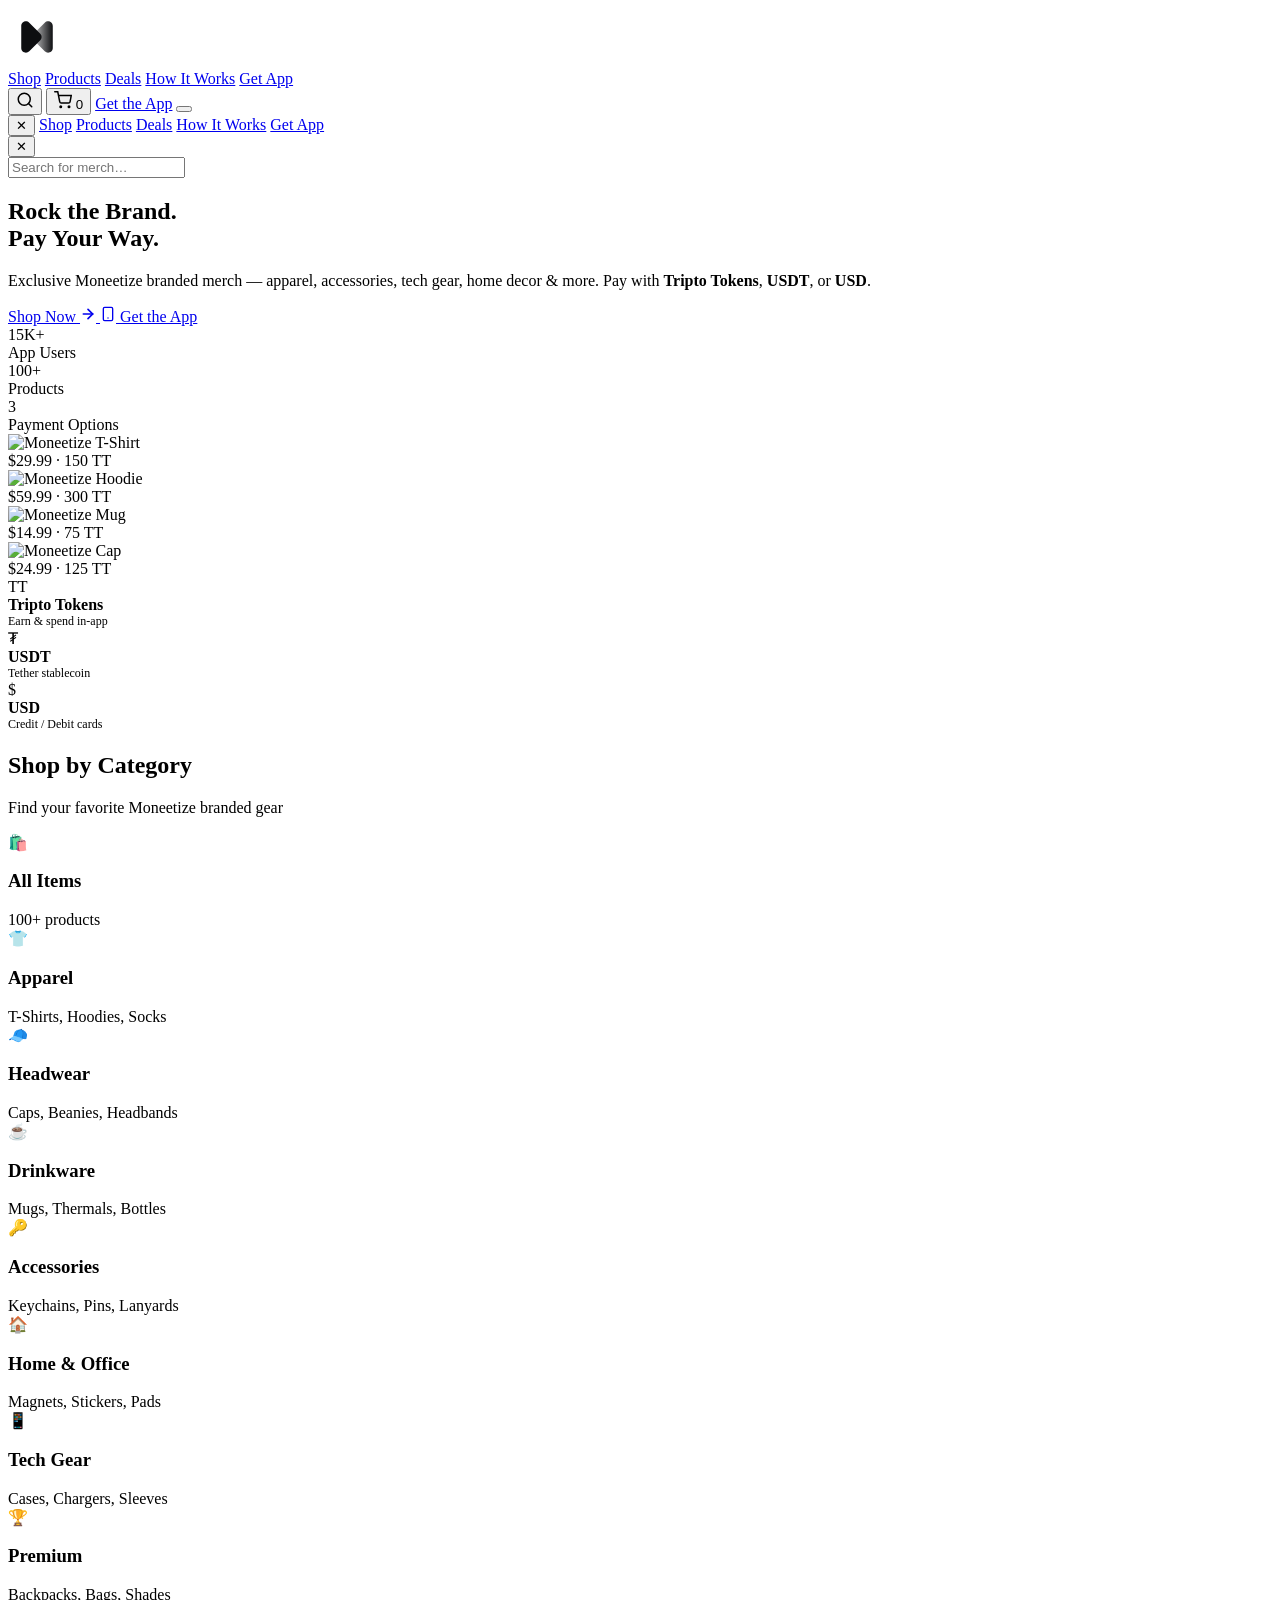
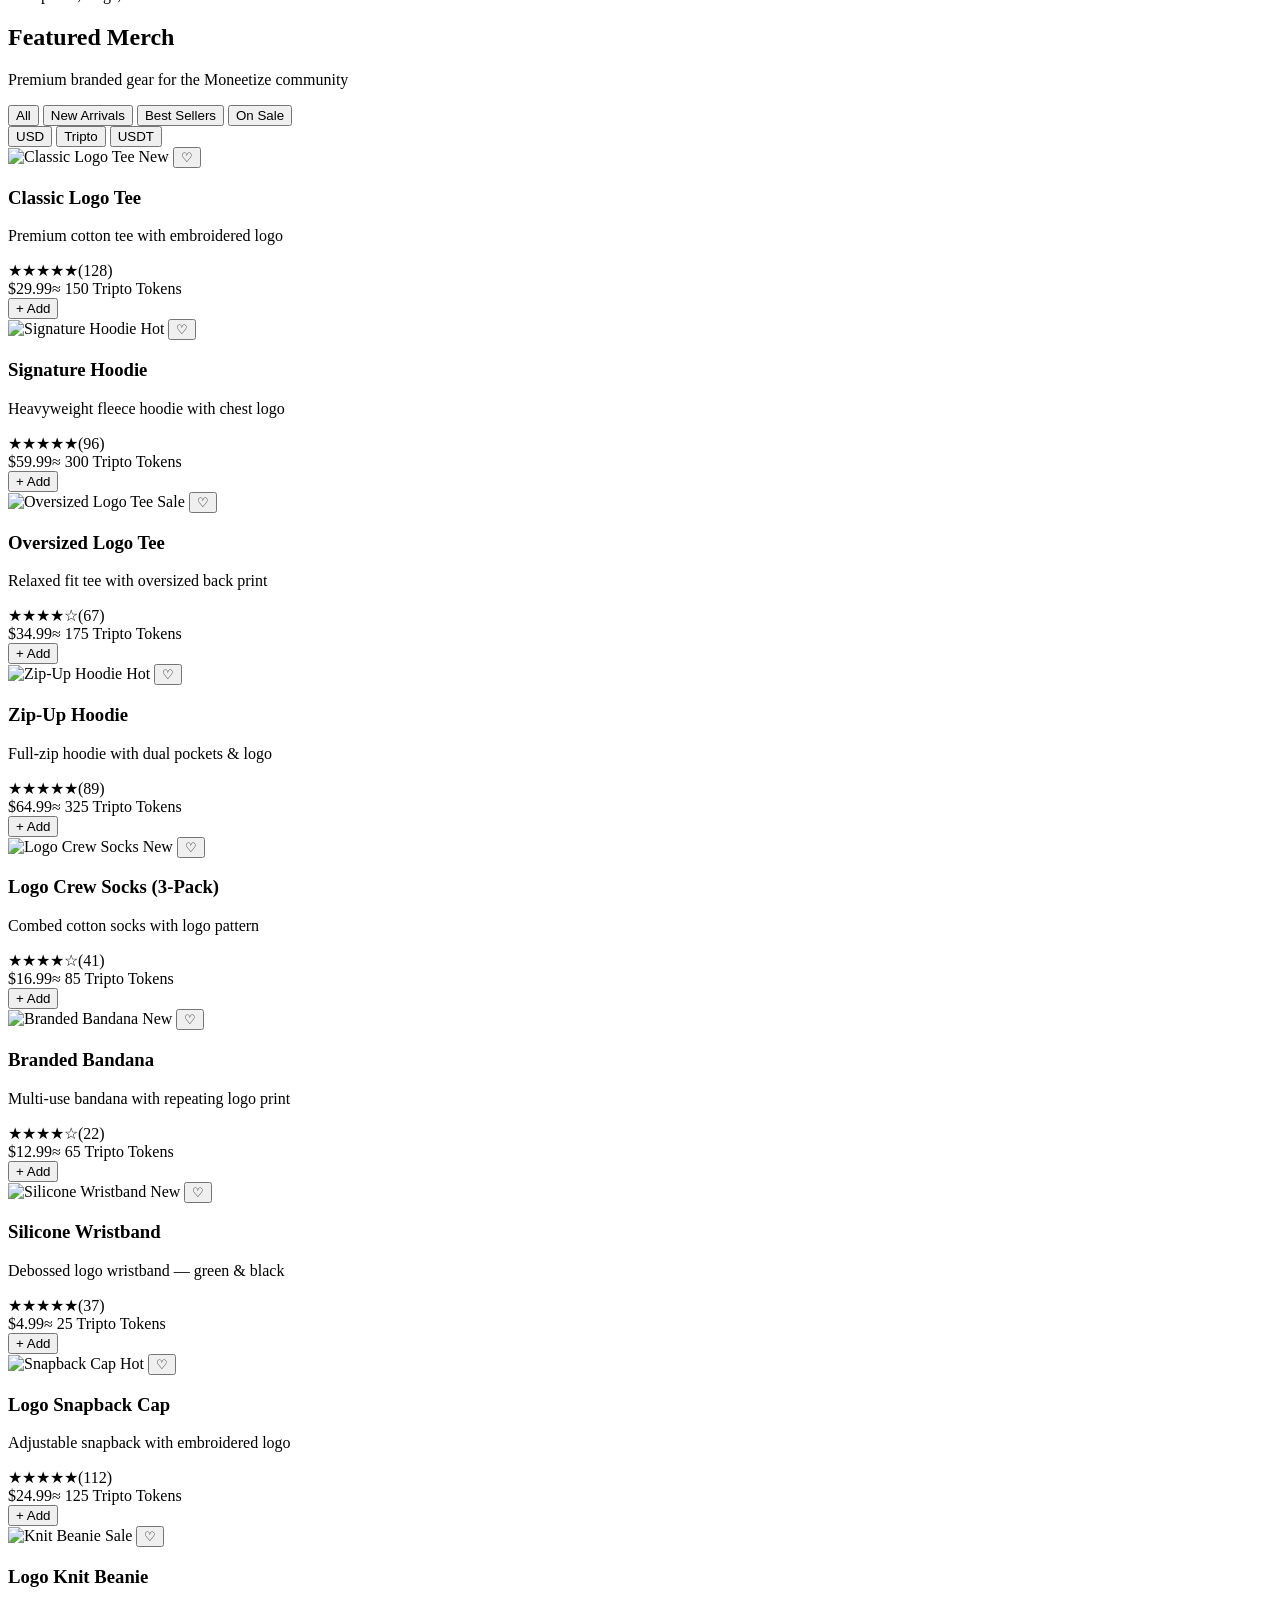
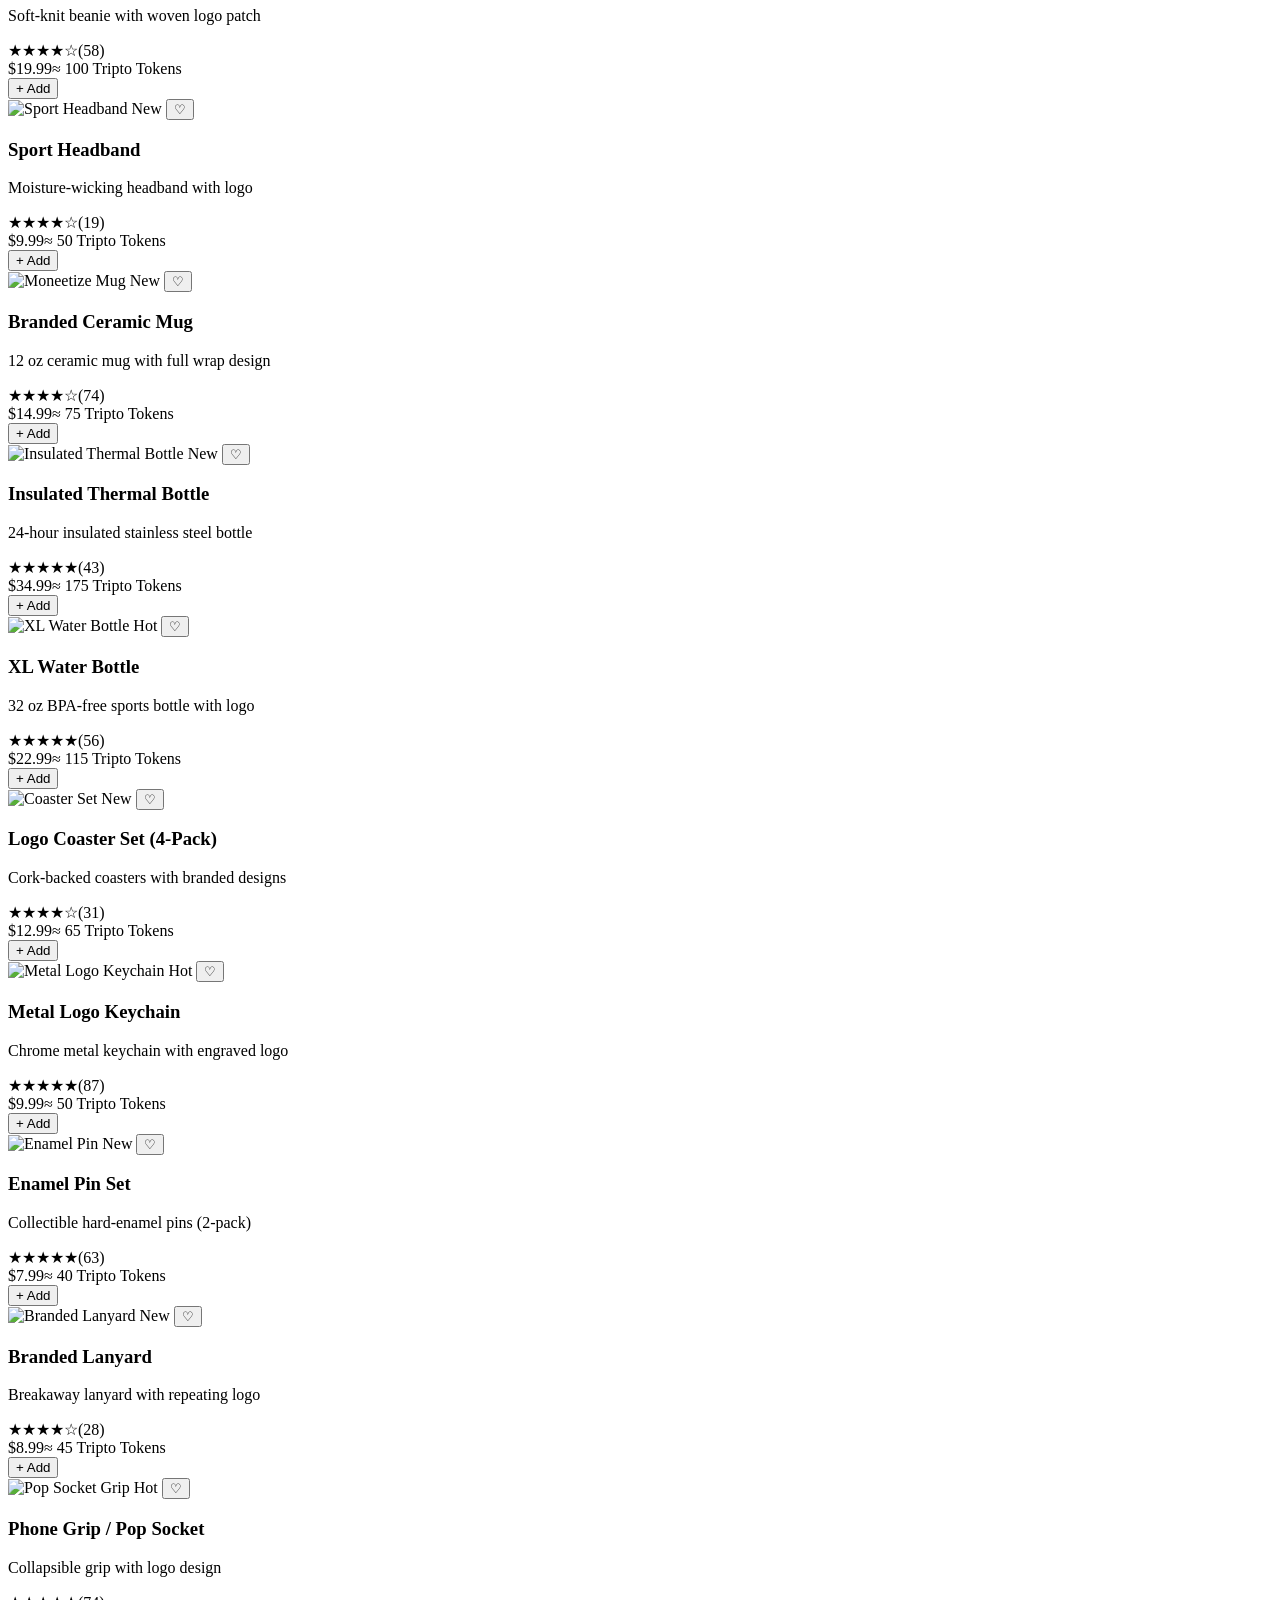
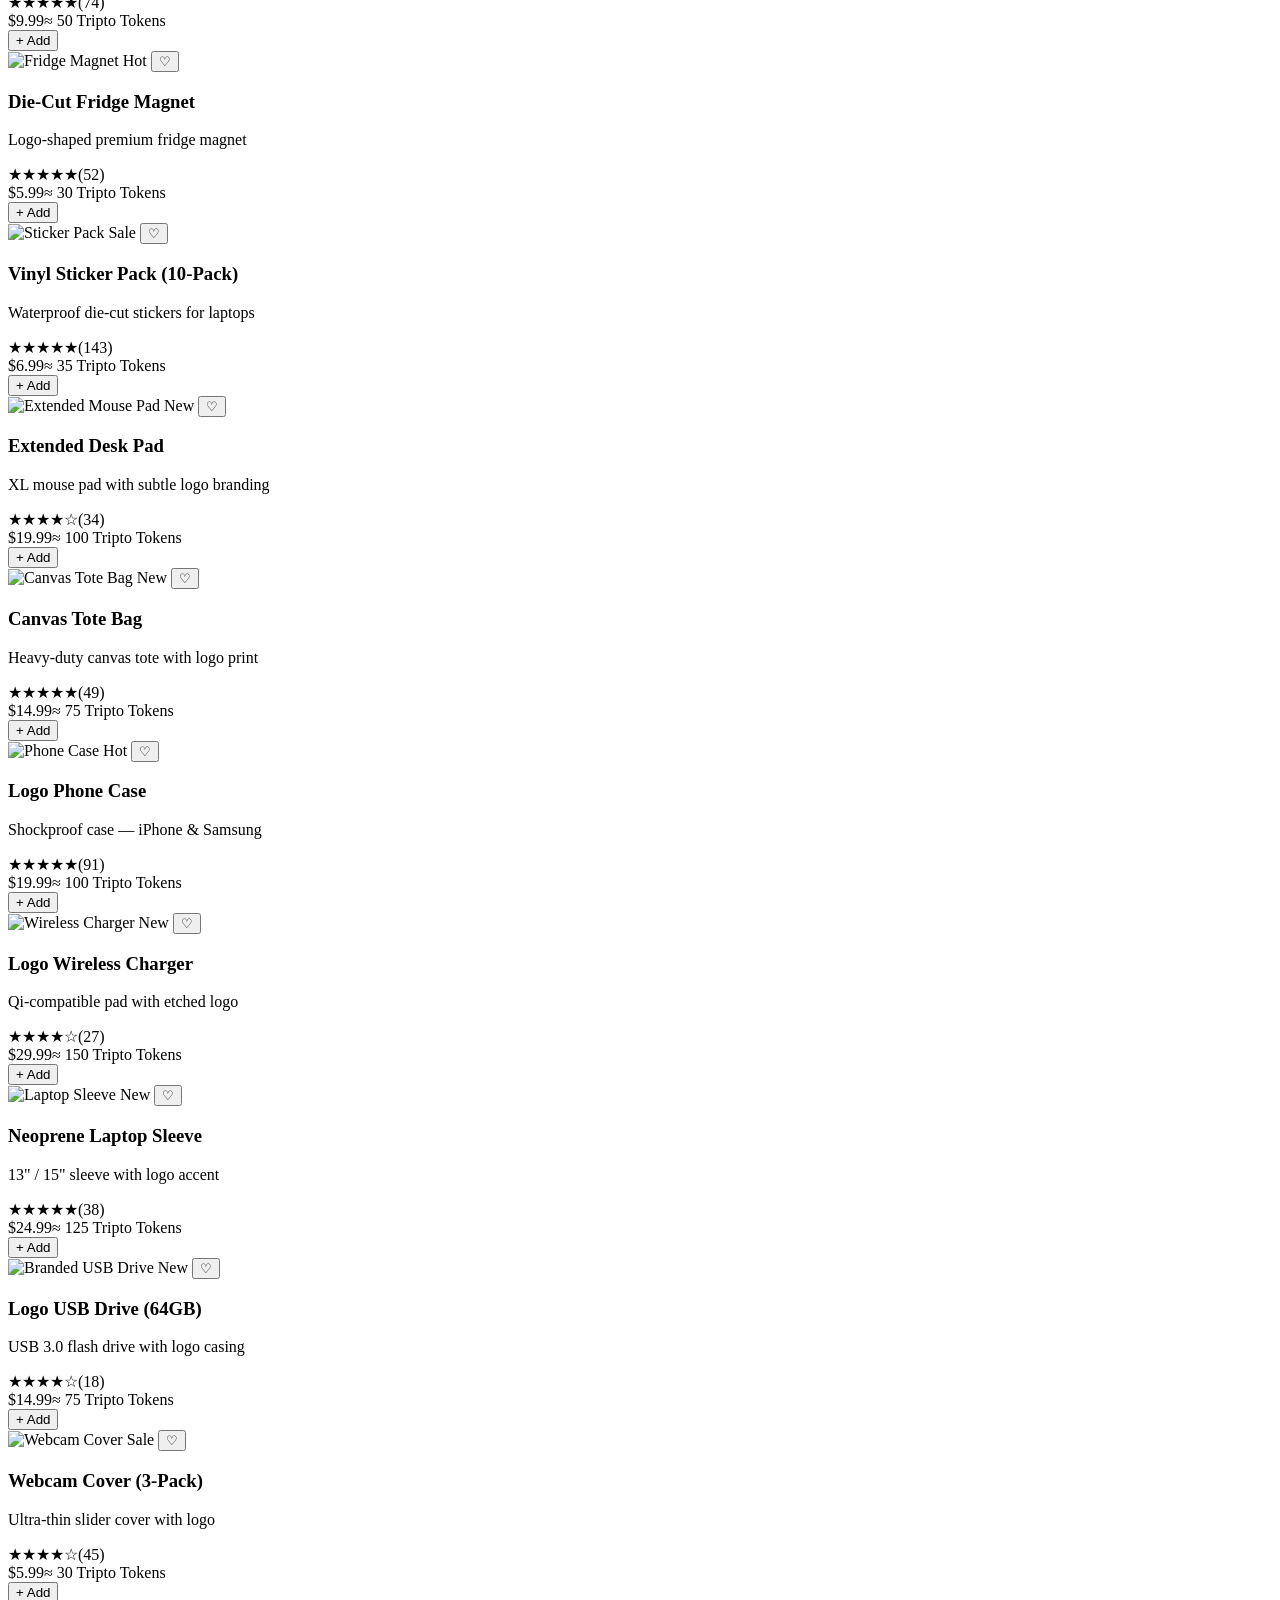
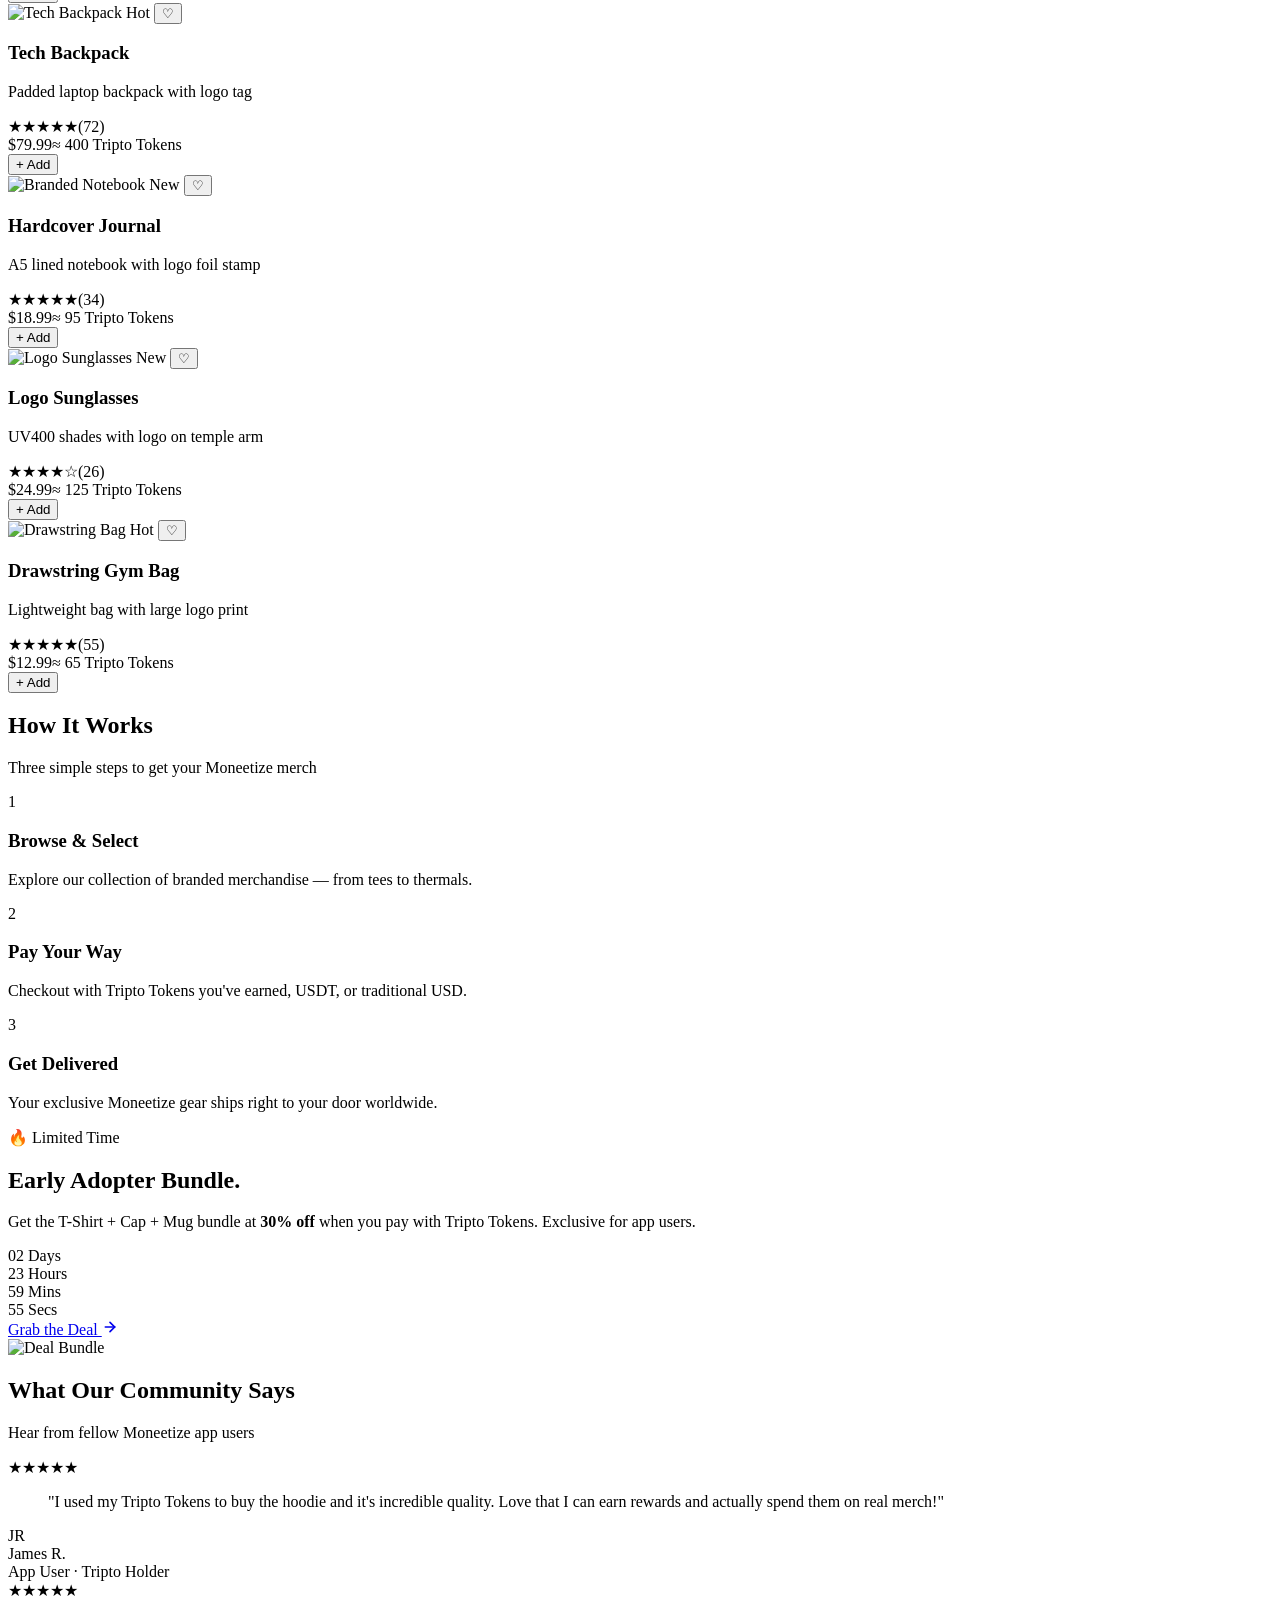
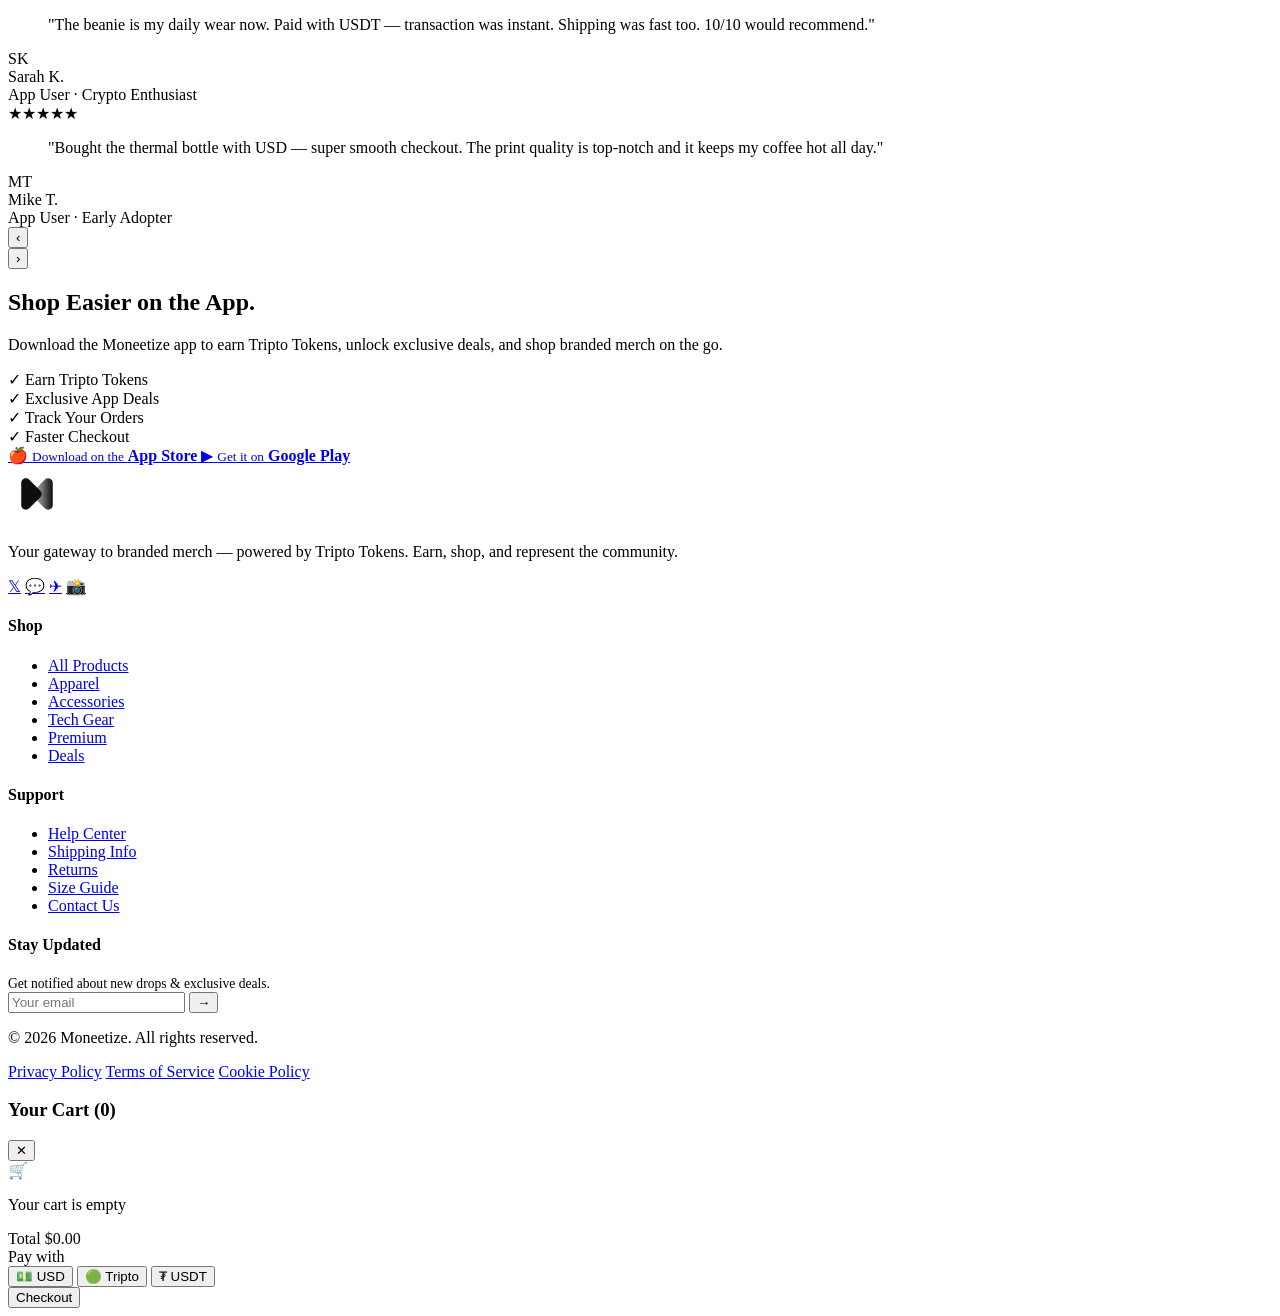
==== index.html @ 08cacf04 "Add index.html — 28-product marketplace with full cart and checkout" ====
<!DOCTYPE html>
<html lang="en">
<head>
  <meta charset="UTF-8">
  <meta name="viewport" content="width=device-width, initial-scale=1.0">
  <meta name="description" content="Moneetize Marketplace — Shop branded merch, pay with Tripto Tokens, USDT, or USD. T-shirts, mugs, caps, beanies, thermals and more.">
  <title>Moneetize — Branded Merchandise Marketplace</title>
  <link rel="stylesheet" href="styles.css">
</head>
<body>

  <!-- ======= HEADER ======= -->
  <header class="header" id="header">
    <div class="container">
      <nav class="nav">
        <a href="#" class="logo">
          <img src="logo-white.svg" alt="Moneetize" class="logo-img">
        </a>

        <div class="nav-links" id="navLinks">
          <a href="#categories" class="active">Shop</a>
          <a href="#products">Products</a>
          <a href="#deals">Deals</a>
          <a href="#how-it-works">How It Works</a>
          <a href="#app-cta">Get App</a>
        </div>

        <div class="nav-actions">
          <button class="search-toggle" id="searchToggle" aria-label="Search">
            <svg width="18" height="18" viewBox="0 0 24 24" fill="none" stroke="currentColor" stroke-width="2" stroke-linecap="round"><circle cx="11" cy="11" r="8"/><line x1="21" y1="21" x2="16.65" y2="16.65"/></svg>
          </button>

          <button class="cart-toggle" id="cartToggle" aria-label="Cart">
            <svg width="18" height="18" viewBox="0 0 24 24" fill="none" stroke="currentColor" stroke-width="2" stroke-linecap="round"><circle cx="9" cy="21" r="1"/><circle cx="20" cy="21" r="1"/><path d="M1 1h4l2.68 13.39a2 2 0 0 0 2 1.61h9.72a2 2 0 0 0 2-1.61L23 6H6"/></svg>
            <span class="cart-badge" id="cartBadge">0</span>
          </button>

          <a href="#app-cta" class="btn-get-app">Get the App</a>

          <button class="mobile-toggle" id="mobileToggle" aria-label="Menu">
            <span></span><span></span><span></span>
          </button>
        </div>
      </nav>
    </div>
  </header>

  <!-- Mobile Menu -->
  <div class="mobile-menu" id="mobileMenu">
    <button class="mobile-menu-close" id="mobileClose">✕</button>
    <a href="#categories" onclick="closeMobileMenu()">Shop</a>
    <a href="#products" onclick="closeMobileMenu()">Products</a>
    <a href="#deals" onclick="closeMobileMenu()">Deals</a>
    <a href="#how-it-works" onclick="closeMobileMenu()">How It Works</a>
    <a href="#app-cta" onclick="closeMobileMenu()">Get App</a>
  </div>

  <!-- Search Overlay -->
  <div class="search-overlay" id="searchOverlay">
    <button class="search-close" id="searchClose">✕</button>
    <div class="search-overlay-content">
      <input type="text" placeholder="Search for merch…" id="searchInput" autocomplete="off">
    </div>
  </div>

  <!-- ======= HERO ======= -->
  <section class="hero" id="hero">
    <div class="container">
      <div class="hero-content">
        <div class="hero-text">
          <h1>Rock the Brand<span class="highlight">.</span><br>Pay Your Way<span class="highlight">.</span></h1>
          <p>Exclusive Moneetize branded merch — apparel, accessories, tech gear, home decor &amp; more. Pay with <strong>Tripto Tokens</strong>, <strong>USDT</strong>, or <strong>USD</strong>.</p>
          <div class="hero-buttons">
            <a href="#products" class="btn-primary">
              <span>Shop Now</span>
              <svg width="16" height="16" viewBox="0 0 24 24" fill="none" stroke="currentColor" stroke-width="2.5" stroke-linecap="round"><line x1="5" y1="12" x2="19" y2="12"/><polyline points="12 5 19 12 12 19"/></svg>
            </a>
            <a href="#app-cta" class="btn-secondary">
              <svg width="16" height="16" viewBox="0 0 24 24" fill="none" stroke="currentColor" stroke-width="2" stroke-linecap="round"><rect x="5" y="2" width="14" height="20" rx="2" ry="2"/><line x1="12" y1="18" x2="12.01" y2="18"/></svg>
              <span>Get the App</span>
            </a>
          </div>
          <div class="hero-stats">
            <div class="stat-item">
              <div class="stat-number">15K+</div>
              <div class="stat-label">App Users</div>
            </div>
            <div class="stat-item">
              <div class="stat-number">100+</div>
              <div class="stat-label">Products</div>
            </div>
            <div class="stat-item">
              <div class="stat-number">3</div>
              <div class="stat-label">Payment Options</div>
            </div>
          </div>
        </div>

        <div class="hero-visual">
          <div class="hero-product-grid">
            <div class="hero-product-card">
              <img src="images/tshirt.png" alt="Moneetize T-Shirt">
              <div class="price-tag">$29.99 · 150 TT</div>
            </div>
            <div class="hero-product-card">
              <img src="images/hoodie.png" alt="Moneetize Hoodie">
              <div class="price-tag">$59.99 · 300 TT</div>
            </div>
            <div class="hero-product-card">
              <img src="images/mug.png" alt="Moneetize Mug">
              <div class="price-tag">$14.99 · 75 TT</div>
            </div>
            <div class="hero-product-card">
              <img src="images/cap.png" alt="Moneetize Cap">
              <div class="price-tag">$24.99 · 125 TT</div>
            </div>
          </div>
        </div>
      </div>
    </div>
  </section>

  <!-- ======= PAYMENT BANNER ======= -->
  <section class="payment-banner">
    <div class="container">
      <div class="payment-banner-inner">
        <div class="payment-method">
          <div class="payment-icon tripto">TT</div>
          <div>
            <strong>Tripto Tokens</strong>
            <small style="display:block;color:var(--text-muted);font-size:0.75rem;">Earn & spend in-app</small>
          </div>
        </div>
        <div class="payment-divider"></div>
        <div class="payment-method">
          <div class="payment-icon usdt">₮</div>
          <div>
            <strong>USDT</strong>
            <small style="display:block;color:var(--text-muted);font-size:0.75rem;">Tether stablecoin</small>
          </div>
        </div>
        <div class="payment-divider"></div>
        <div class="payment-method">
          <div class="payment-icon usd">$</div>
          <div>
            <strong>USD</strong>
            <small style="display:block;color:var(--text-muted);font-size:0.75rem;">Credit / Debit cards</small>
          </div>
        </div>
      </div>
    </div>
  </section>

  <!-- ======= CATEGORIES ======= -->
  <section class="categories" id="categories">
    <div class="container">
      <div class="section-header reveal">
        <h2>Shop by Category</h2>
        <p>Find your favorite Moneetize branded gear</p>
      </div>
      <div class="categories-grid">
        <div class="category-card reveal active" data-category="all" onclick="filterCategory('all')">
          <span class="category-icon">🛍️</span>
          <h3>All Items</h3>
          <span>100+ products</span>
        </div>
        <div class="category-card reveal" data-category="apparel" onclick="filterCategory('apparel')">
          <span class="category-icon">👕</span>
          <h3>Apparel</h3>
          <span>T-Shirts, Hoodies, Socks</span>
        </div>
        <div class="category-card reveal" data-category="headwear" onclick="filterCategory('headwear')">
          <span class="category-icon">🧢</span>
          <h3>Headwear</h3>
          <span>Caps, Beanies, Headbands</span>
        </div>
        <div class="category-card reveal" data-category="drinkware" onclick="filterCategory('drinkware')">
          <span class="category-icon">☕</span>
          <h3>Drinkware</h3>
          <span>Mugs, Thermals, Bottles</span>
        </div>
        <div class="category-card reveal" data-category="accessories" onclick="filterCategory('accessories')">
          <span class="category-icon">🔑</span>
          <h3>Accessories</h3>
          <span>Keychains, Pins, Lanyards</span>
        </div>
        <div class="category-card reveal" data-category="home" onclick="filterCategory('home')">
          <span class="category-icon">🏠</span>
          <h3>Home & Office</h3>
          <span>Magnets, Stickers, Pads</span>
        </div>
        <div class="category-card reveal" data-category="tech" onclick="filterCategory('tech')">
          <span class="category-icon">📱</span>
          <h3>Tech Gear</h3>
          <span>Cases, Chargers, Sleeves</span>
        </div>
        <div class="category-card reveal" data-category="premium" onclick="filterCategory('premium')">
          <span class="category-icon">🏆</span>
          <h3>Premium</h3>
          <span>Backpacks, Bags, Shades</span>
        </div>
      </div>
    </div>
  </section>

  <!-- ======= PRODUCTS ======= -->
  <section class="products" id="products">
    <div class="container">
      <div class="section-header reveal">
        <h2>Featured Merch</h2>
        <p>Premium branded gear for the Moneetize community</p>
      </div>

      <div class="products-toolbar reveal">
        <div class="filter-tabs">
          <button class="filter-tab active" data-filter="all" onclick="filterProducts('all')">All</button>
          <button class="filter-tab" data-filter="new" onclick="filterProducts('new')">New Arrivals</button>
          <button class="filter-tab" data-filter="hot" onclick="filterProducts('hot')">Best Sellers</button>
          <button class="filter-tab" data-filter="sale" onclick="filterProducts('sale')">On Sale</button>
        </div>
        <div class="currency-toggle">
          <button class="currency-btn active" data-currency="usd" onclick="switchCurrency('usd')">USD</button>
          <button class="currency-btn" data-currency="tripto" onclick="switchCurrency('tripto')">Tripto</button>
          <button class="currency-btn" data-currency="usdt" onclick="switchCurrency('usdt')">USDT</button>
        </div>
      </div>

      <div class="products-grid" id="productsGrid">
        <!-- ===== APPAREL ===== -->
        <div class="product-card reveal" data-category="apparel" data-tag="new">
          <div class="product-image">
            <img src="images/tshirt.png" alt="Classic Logo Tee">
            <span class="product-badge new">New</span>
            <button class="product-wishlist" aria-label="Wishlist">♡</button>
          </div>
          <div class="product-info">
            <h3>Classic Logo Tee</h3>
            <p class="product-desc">Premium cotton tee with embroidered logo</p>
            <div class="product-rating"><span class="stars">★★★★★</span><span class="count">(128)</span></div>
            <div class="product-pricing">
              <div><span class="price" data-usd="29.99" data-tripto="150" data-usdt="29.99">$29.99</span><span class="price-alt">≈ 150 Tripto Tokens</span></div>
              <button class="btn-add-cart" onclick="addToCart('Classic Logo Tee', 29.99, 'images/tshirt.png')">+ Add</button>
            </div>
          </div>
        </div>

        <div class="product-card reveal" data-category="apparel" data-tag="hot">
          <div class="product-image">
            <img src="images/hoodie.png" alt="Signature Hoodie">
            <span class="product-badge hot">Hot</span>
            <button class="product-wishlist" aria-label="Wishlist">♡</button>
          </div>
          <div class="product-info">
            <h3>Signature Hoodie</h3>
            <p class="product-desc">Heavyweight fleece hoodie with chest logo</p>
            <div class="product-rating"><span class="stars">★★★★★</span><span class="count">(96)</span></div>
            <div class="product-pricing">
              <div><span class="price" data-usd="59.99" data-tripto="300" data-usdt="59.99">$59.99</span><span class="price-alt">≈ 300 Tripto Tokens</span></div>
              <button class="btn-add-cart" onclick="addToCart('Signature Hoodie', 59.99, 'images/hoodie.png')">+ Add</button>
            </div>
          </div>
        </div>

        <div class="product-card reveal" data-category="apparel" data-tag="sale">
          <div class="product-image">
            <img src="images/tshirt.png" alt="Oversized Logo Tee">
            <span class="product-badge sale">Sale</span>
            <button class="product-wishlist" aria-label="Wishlist">♡</button>
          </div>
          <div class="product-info">
            <h3>Oversized Logo Tee</h3>
            <p class="product-desc">Relaxed fit tee with oversized back print</p>
            <div class="product-rating"><span class="stars">★★★★☆</span><span class="count">(67)</span></div>
            <div class="product-pricing">
              <div><span class="price" data-usd="34.99" data-tripto="175" data-usdt="34.99">$34.99</span><span class="price-alt">≈ 175 Tripto Tokens</span></div>
              <button class="btn-add-cart" onclick="addToCart('Oversized Logo Tee', 34.99, 'images/tshirt.png')">+ Add</button>
            </div>
          </div>
        </div>

        <div class="product-card reveal" data-category="apparel" data-tag="hot">
          <div class="product-image">
            <img src="images/hoodie.png" alt="Zip-Up Hoodie">
            <span class="product-badge hot">Hot</span>
            <button class="product-wishlist" aria-label="Wishlist">♡</button>
          </div>
          <div class="product-info">
            <h3>Zip-Up Hoodie</h3>
            <p class="product-desc">Full-zip hoodie with dual pockets & logo</p>
            <div class="product-rating"><span class="stars">★★★★★</span><span class="count">(89)</span></div>
            <div class="product-pricing">
              <div><span class="price" data-usd="64.99" data-tripto="325" data-usdt="64.99">$64.99</span><span class="price-alt">≈ 325 Tripto Tokens</span></div>
              <button class="btn-add-cart" onclick="addToCart('Zip-Up Hoodie', 64.99, 'images/hoodie.png')">+ Add</button>
            </div>
          </div>
        </div>

        <div class="product-card reveal" data-category="apparel" data-tag="new">
          <div class="product-image">
            <img src="images/tshirt.png" alt="Logo Crew Socks">
            <span class="product-badge new">New</span>
            <button class="product-wishlist" aria-label="Wishlist">♡</button>
          </div>
          <div class="product-info">
            <h3>Logo Crew Socks (3-Pack)</h3>
            <p class="product-desc">Combed cotton socks with logo pattern</p>
            <div class="product-rating"><span class="stars">★★★★☆</span><span class="count">(41)</span></div>
            <div class="product-pricing">
              <div><span class="price" data-usd="16.99" data-tripto="85" data-usdt="16.99">$16.99</span><span class="price-alt">≈ 85 Tripto Tokens</span></div>
              <button class="btn-add-cart" onclick="addToCart('Logo Crew Socks', 16.99, 'images/tshirt.png')">+ Add</button>
            </div>
          </div>
        </div>

        <div class="product-card reveal" data-category="apparel" data-tag="new">
          <div class="product-image">
            <img src="images/hoodie.png" alt="Branded Bandana">
            <span class="product-badge new">New</span>
            <button class="product-wishlist" aria-label="Wishlist">♡</button>
          </div>
          <div class="product-info">
            <h3>Branded Bandana</h3>
            <p class="product-desc">Multi-use bandana with repeating logo print</p>
            <div class="product-rating"><span class="stars">★★★★☆</span><span class="count">(22)</span></div>
            <div class="product-pricing">
              <div><span class="price" data-usd="12.99" data-tripto="65" data-usdt="12.99">$12.99</span><span class="price-alt">≈ 65 Tripto Tokens</span></div>
              <button class="btn-add-cart" onclick="addToCart('Branded Bandana', 12.99, 'images/hoodie.png')">+ Add</button>
            </div>
          </div>
        </div>

        <div class="product-card reveal" data-category="apparel" data-tag="new">
          <div class="product-image">
            <img src="images/keychain.png" alt="Silicone Wristband">
            <span class="product-badge new">New</span>
            <button class="product-wishlist" aria-label="Wishlist">♡</button>
          </div>
          <div class="product-info">
            <h3>Silicone Wristband</h3>
            <p class="product-desc">Debossed logo wristband — green & black</p>
            <div class="product-rating"><span class="stars">★★★★★</span><span class="count">(37)</span></div>
            <div class="product-pricing">
              <div><span class="price" data-usd="4.99" data-tripto="25" data-usdt="4.99">$4.99</span><span class="price-alt">≈ 25 Tripto Tokens</span></div>
              <button class="btn-add-cart" onclick="addToCart('Silicone Wristband', 4.99, 'images/keychain.png')">+ Add</button>
            </div>
          </div>
        </div>

        <!-- ===== HEADWEAR ===== -->
        <div class="product-card reveal" data-category="headwear" data-tag="hot">
          <div class="product-image">
            <img src="images/cap.png" alt="Snapback Cap">
            <span class="product-badge hot">Hot</span>
            <button class="product-wishlist" aria-label="Wishlist">♡</button>
          </div>
          <div class="product-info">
            <h3>Logo Snapback Cap</h3>
            <p class="product-desc">Adjustable snapback with embroidered logo</p>
            <div class="product-rating"><span class="stars">★★★★★</span><span class="count">(112)</span></div>
            <div class="product-pricing">
              <div><span class="price" data-usd="24.99" data-tripto="125" data-usdt="24.99">$24.99</span><span class="price-alt">≈ 125 Tripto Tokens</span></div>
              <button class="btn-add-cart" onclick="addToCart('Logo Snapback Cap', 24.99, 'images/cap.png')">+ Add</button>
            </div>
          </div>
        </div>

        <div class="product-card reveal" data-category="headwear" data-tag="sale">
          <div class="product-image">
            <img src="images/beanie.png" alt="Knit Beanie">
            <span class="product-badge sale">Sale</span>
            <button class="product-wishlist" aria-label="Wishlist">♡</button>
          </div>
          <div class="product-info">
            <h3>Logo Knit Beanie</h3>
            <p class="product-desc">Soft-knit beanie with woven logo patch</p>
            <div class="product-rating"><span class="stars">★★★★☆</span><span class="count">(58)</span></div>
            <div class="product-pricing">
              <div><span class="price" data-usd="19.99" data-tripto="100" data-usdt="19.99">$19.99</span><span class="price-alt">≈ 100 Tripto Tokens</span></div>
              <button class="btn-add-cart" onclick="addToCart('Logo Knit Beanie', 19.99, 'images/beanie.png')">+ Add</button>
            </div>
          </div>
        </div>

        <div class="product-card reveal" data-category="headwear" data-tag="new">
          <div class="product-image">
            <img src="images/beanie.png" alt="Sport Headband">
            <span class="product-badge new">New</span>
            <button class="product-wishlist" aria-label="Wishlist">♡</button>
          </div>
          <div class="product-info">
            <h3>Sport Headband</h3>
            <p class="product-desc">Moisture-wicking headband with logo</p>
            <div class="product-rating"><span class="stars">★★★★☆</span><span class="count">(19)</span></div>
            <div class="product-pricing">
              <div><span class="price" data-usd="9.99" data-tripto="50" data-usdt="9.99">$9.99</span><span class="price-alt">≈ 50 Tripto Tokens</span></div>
              <button class="btn-add-cart" onclick="addToCart('Sport Headband', 9.99, 'images/beanie.png')">+ Add</button>
            </div>
          </div>
        </div>

        <!-- ===== DRINKWARE ===== -->
        <div class="product-card reveal" data-category="drinkware" data-tag="new">
          <div class="product-image">
            <img src="images/mug.png" alt="Moneetize Mug">
            <span class="product-badge new">New</span>
            <button class="product-wishlist" aria-label="Wishlist">♡</button>
          </div>
          <div class="product-info">
            <h3>Branded Ceramic Mug</h3>
            <p class="product-desc">12 oz ceramic mug with full wrap design</p>
            <div class="product-rating"><span class="stars">★★★★☆</span><span class="count">(74)</span></div>
            <div class="product-pricing">
              <div><span class="price" data-usd="14.99" data-tripto="75" data-usdt="14.99">$14.99</span><span class="price-alt">≈ 75 Tripto Tokens</span></div>
              <button class="btn-add-cart" onclick="addToCart('Branded Ceramic Mug', 14.99, 'images/mug.png')">+ Add</button>
            </div>
          </div>
        </div>

        <div class="product-card reveal" data-category="drinkware" data-tag="new">
          <div class="product-image">
            <img src="images/thermal.png" alt="Insulated Thermal Bottle">
            <span class="product-badge new">New</span>
            <button class="product-wishlist" aria-label="Wishlist">♡</button>
          </div>
          <div class="product-info">
            <h3>Insulated Thermal Bottle</h3>
            <p class="product-desc">24-hour insulated stainless steel bottle</p>
            <div class="product-rating"><span class="stars">★★★★★</span><span class="count">(43)</span></div>
            <div class="product-pricing">
              <div><span class="price" data-usd="34.99" data-tripto="175" data-usdt="34.99">$34.99</span><span class="price-alt">≈ 175 Tripto Tokens</span></div>
              <button class="btn-add-cart" onclick="addToCart('Insulated Thermal Bottle', 34.99, 'images/thermal.png')">+ Add</button>
            </div>
          </div>
        </div>

        <div class="product-card reveal" data-category="drinkware" data-tag="hot">
          <div class="product-image">
            <img src="images/thermal.png" alt="XL Water Bottle">
            <span class="product-badge hot">Hot</span>
            <button class="product-wishlist" aria-label="Wishlist">♡</button>
          </div>
          <div class="product-info">
            <h3>XL Water Bottle</h3>
            <p class="product-desc">32 oz BPA-free sports bottle with logo</p>
            <div class="product-rating"><span class="stars">★★★★★</span><span class="count">(56)</span></div>
            <div class="product-pricing">
              <div><span class="price" data-usd="22.99" data-tripto="115" data-usdt="22.99">$22.99</span><span class="price-alt">≈ 115 Tripto Tokens</span></div>
              <button class="btn-add-cart" onclick="addToCart('XL Water Bottle', 22.99, 'images/thermal.png')">+ Add</button>
            </div>
          </div>
        </div>

        <div class="product-card reveal" data-category="drinkware" data-tag="new">
          <div class="product-image">
            <img src="images/mug.png" alt="Coaster Set">
            <span class="product-badge new">New</span>
            <button class="product-wishlist" aria-label="Wishlist">♡</button>
          </div>
          <div class="product-info">
            <h3>Logo Coaster Set (4-Pack)</h3>
            <p class="product-desc">Cork-backed coasters with branded designs</p>
            <div class="product-rating"><span class="stars">★★★★☆</span><span class="count">(31)</span></div>
            <div class="product-pricing">
              <div><span class="price" data-usd="12.99" data-tripto="65" data-usdt="12.99">$12.99</span><span class="price-alt">≈ 65 Tripto Tokens</span></div>
              <button class="btn-add-cart" onclick="addToCart('Logo Coaster Set', 12.99, 'images/mug.png')">+ Add</button>
            </div>
          </div>
        </div>

        <!-- ===== ACCESSORIES ===== -->
        <div class="product-card reveal" data-category="accessories" data-tag="hot">
          <div class="product-image">
            <img src="images/keychain.png" alt="Metal Logo Keychain">
            <span class="product-badge hot">Hot</span>
            <button class="product-wishlist" aria-label="Wishlist">♡</button>
          </div>
          <div class="product-info">
            <h3>Metal Logo Keychain</h3>
            <p class="product-desc">Chrome metal keychain with engraved logo</p>
            <div class="product-rating"><span class="stars">★★★★★</span><span class="count">(87)</span></div>
            <div class="product-pricing">
              <div><span class="price" data-usd="9.99" data-tripto="50" data-usdt="9.99">$9.99</span><span class="price-alt">≈ 50 Tripto Tokens</span></div>
              <button class="btn-add-cart" onclick="addToCart('Metal Logo Keychain', 9.99, 'images/keychain.png')">+ Add</button>
            </div>
          </div>
        </div>

        <div class="product-card reveal" data-category="accessories" data-tag="new">
          <div class="product-image">
            <img src="images/keychain.png" alt="Enamel Pin">
            <span class="product-badge new">New</span>
            <button class="product-wishlist" aria-label="Wishlist">♡</button>
          </div>
          <div class="product-info">
            <h3>Enamel Pin Set</h3>
            <p class="product-desc">Collectible hard-enamel pins (2-pack)</p>
            <div class="product-rating"><span class="stars">★★★★★</span><span class="count">(63)</span></div>
            <div class="product-pricing">
              <div><span class="price" data-usd="7.99" data-tripto="40" data-usdt="7.99">$7.99</span><span class="price-alt">≈ 40 Tripto Tokens</span></div>
              <button class="btn-add-cart" onclick="addToCart('Enamel Pin Set', 7.99, 'images/keychain.png')">+ Add</button>
            </div>
          </div>
        </div>

        <div class="product-card reveal" data-category="accessories" data-tag="new">
          <div class="product-image">
            <img src="images/keychain.png" alt="Branded Lanyard">
            <span class="product-badge new">New</span>
            <button class="product-wishlist" aria-label="Wishlist">♡</button>
          </div>
          <div class="product-info">
            <h3>Branded Lanyard</h3>
            <p class="product-desc">Breakaway lanyard with repeating logo</p>
            <div class="product-rating"><span class="stars">★★★★☆</span><span class="count">(28)</span></div>
            <div class="product-pricing">
              <div><span class="price" data-usd="8.99" data-tripto="45" data-usdt="8.99">$8.99</span><span class="price-alt">≈ 45 Tripto Tokens</span></div>
              <button class="btn-add-cart" onclick="addToCart('Branded Lanyard', 8.99, 'images/keychain.png')">+ Add</button>
            </div>
          </div>
        </div>

        <div class="product-card reveal" data-category="accessories" data-tag="hot">
          <div class="product-image">
            <img src="images/phonecase.png" alt="Pop Socket Grip">
            <span class="product-badge hot">Hot</span>
            <button class="product-wishlist" aria-label="Wishlist">♡</button>
          </div>
          <div class="product-info">
            <h3>Phone Grip / Pop Socket</h3>
            <p class="product-desc">Collapsible grip with logo design</p>
            <div class="product-rating"><span class="stars">★★★★★</span><span class="count">(74)</span></div>
            <div class="product-pricing">
              <div><span class="price" data-usd="9.99" data-tripto="50" data-usdt="9.99">$9.99</span><span class="price-alt">≈ 50 Tripto Tokens</span></div>
              <button class="btn-add-cart" onclick="addToCart('Phone Grip', 9.99, 'images/phonecase.png')">+ Add</button>
            </div>
          </div>
        </div>

        <!-- ===== HOME & OFFICE ===== -->
        <div class="product-card reveal" data-category="home" data-tag="hot">
          <div class="product-image">
            <img src="images/magnet.png" alt="Fridge Magnet">
            <span class="product-badge hot">Hot</span>
            <button class="product-wishlist" aria-label="Wishlist">♡</button>
          </div>
          <div class="product-info">
            <h3>Die-Cut Fridge Magnet</h3>
            <p class="product-desc">Logo-shaped premium fridge magnet</p>
            <div class="product-rating"><span class="stars">★★★★★</span><span class="count">(52)</span></div>
            <div class="product-pricing">
              <div><span class="price" data-usd="5.99" data-tripto="30" data-usdt="5.99">$5.99</span><span class="price-alt">≈ 30 Tripto Tokens</span></div>
              <button class="btn-add-cart" onclick="addToCart('Die-Cut Fridge Magnet', 5.99, 'images/magnet.png')">+ Add</button>
            </div>
          </div>
        </div>

        <div class="product-card reveal" data-category="home" data-tag="sale">
          <div class="product-image">
            <img src="images/stickers.png" alt="Sticker Pack">
            <span class="product-badge sale">Sale</span>
            <button class="product-wishlist" aria-label="Wishlist">♡</button>
          </div>
          <div class="product-info">
            <h3>Vinyl Sticker Pack (10-Pack)</h3>
            <p class="product-desc">Waterproof die-cut stickers for laptops</p>
            <div class="product-rating"><span class="stars">★★★★★</span><span class="count">(143)</span></div>
            <div class="product-pricing">
              <div><span class="price" data-usd="6.99" data-tripto="35" data-usdt="6.99">$6.99</span><span class="price-alt">≈ 35 Tripto Tokens</span></div>
              <button class="btn-add-cart" onclick="addToCart('Vinyl Sticker Pack', 6.99, 'images/stickers.png')">+ Add</button>
            </div>
          </div>
        </div>

        <div class="product-card reveal" data-category="home" data-tag="new">
          <div class="product-image">
            <img src="images/magnet.png" alt="Extended Mouse Pad">
            <span class="product-badge new">New</span>
            <button class="product-wishlist" aria-label="Wishlist">♡</button>
          </div>
          <div class="product-info">
            <h3>Extended Desk Pad</h3>
            <p class="product-desc">XL mouse pad with subtle logo branding</p>
            <div class="product-rating"><span class="stars">★★★★☆</span><span class="count">(34)</span></div>
            <div class="product-pricing">
              <div><span class="price" data-usd="19.99" data-tripto="100" data-usdt="19.99">$19.99</span><span class="price-alt">≈ 100 Tripto Tokens</span></div>
              <button class="btn-add-cart" onclick="addToCart('Extended Desk Pad', 19.99, 'images/magnet.png')">+ Add</button>
            </div>
          </div>
        </div>

        <div class="product-card reveal" data-category="home" data-tag="new">
          <div class="product-image">
            <img src="images/tshirt.png" alt="Canvas Tote Bag">
            <span class="product-badge new">New</span>
            <button class="product-wishlist" aria-label="Wishlist">♡</button>
          </div>
          <div class="product-info">
            <h3>Canvas Tote Bag</h3>
            <p class="product-desc">Heavy-duty canvas tote with logo print</p>
            <div class="product-rating"><span class="stars">★★★★★</span><span class="count">(49)</span></div>
            <div class="product-pricing">
              <div><span class="price" data-usd="14.99" data-tripto="75" data-usdt="14.99">$14.99</span><span class="price-alt">≈ 75 Tripto Tokens</span></div>
              <button class="btn-add-cart" onclick="addToCart('Canvas Tote Bag', 14.99, 'images/tshirt.png')">+ Add</button>
            </div>
          </div>
        </div>

        <!-- ===== TECH ===== -->
        <div class="product-card reveal" data-category="tech" data-tag="hot">
          <div class="product-image">
            <img src="images/phonecase.png" alt="Phone Case">
            <span class="product-badge hot">Hot</span>
            <button class="product-wishlist" aria-label="Wishlist">♡</button>
          </div>
          <div class="product-info">
            <h3>Logo Phone Case</h3>
            <p class="product-desc">Shockproof case — iPhone & Samsung</p>
            <div class="product-rating"><span class="stars">★★★★★</span><span class="count">(91)</span></div>
            <div class="product-pricing">
              <div><span class="price" data-usd="19.99" data-tripto="100" data-usdt="19.99">$19.99</span><span class="price-alt">≈ 100 Tripto Tokens</span></div>
              <button class="btn-add-cart" onclick="addToCart('Logo Phone Case', 19.99, 'images/phonecase.png')">+ Add</button>
            </div>
          </div>
        </div>

        <div class="product-card reveal" data-category="tech" data-tag="new">
          <div class="product-image">
            <img src="images/phonecase.png" alt="Wireless Charger">
            <span class="product-badge new">New</span>
            <button class="product-wishlist" aria-label="Wishlist">♡</button>
          </div>
          <div class="product-info">
            <h3>Logo Wireless Charger</h3>
            <p class="product-desc">Qi-compatible pad with etched logo</p>
            <div class="product-rating"><span class="stars">★★★★☆</span><span class="count">(27)</span></div>
            <div class="product-pricing">
              <div><span class="price" data-usd="29.99" data-tripto="150" data-usdt="29.99">$29.99</span><span class="price-alt">≈ 150 Tripto Tokens</span></div>
              <button class="btn-add-cart" onclick="addToCart('Logo Wireless Charger', 29.99, 'images/phonecase.png')">+ Add</button>
            </div>
          </div>
        </div>

        <div class="product-card reveal" data-category="tech" data-tag="new">
          <div class="product-image">
            <img src="images/phonecase.png" alt="Laptop Sleeve">
            <span class="product-badge new">New</span>
            <button class="product-wishlist" aria-label="Wishlist">♡</button>
          </div>
          <div class="product-info">
            <h3>Neoprene Laptop Sleeve</h3>
            <p class="product-desc">13" / 15" sleeve with logo accent</p>
            <div class="product-rating"><span class="stars">★★★★★</span><span class="count">(38)</span></div>
            <div class="product-pricing">
              <div><span class="price" data-usd="24.99" data-tripto="125" data-usdt="24.99">$24.99</span><span class="price-alt">≈ 125 Tripto Tokens</span></div>
              <button class="btn-add-cart" onclick="addToCart('Neoprene Laptop Sleeve', 24.99, 'images/phonecase.png')">+ Add</button>
            </div>
          </div>
        </div>

        <div class="product-card reveal" data-category="tech" data-tag="new">
          <div class="product-image">
            <img src="images/keychain.png" alt="Branded USB Drive">
            <span class="product-badge new">New</span>
            <button class="product-wishlist" aria-label="Wishlist">♡</button>
          </div>
          <div class="product-info">
            <h3>Logo USB Drive (64GB)</h3>
            <p class="product-desc">USB 3.0 flash drive with logo casing</p>
            <div class="product-rating"><span class="stars">★★★★☆</span><span class="count">(18)</span></div>
            <div class="product-pricing">
              <div><span class="price" data-usd="14.99" data-tripto="75" data-usdt="14.99">$14.99</span><span class="price-alt">≈ 75 Tripto Tokens</span></div>
              <button class="btn-add-cart" onclick="addToCart('Logo USB Drive', 14.99, 'images/keychain.png')">+ Add</button>
            </div>
          </div>
        </div>

        <div class="product-card reveal" data-category="tech" data-tag="sale">
          <div class="product-image">
            <img src="images/phonecase.png" alt="Webcam Cover">
            <span class="product-badge sale">Sale</span>
            <button class="product-wishlist" aria-label="Wishlist">♡</button>
          </div>
          <div class="product-info">
            <h3>Webcam Cover (3-Pack)</h3>
            <p class="product-desc">Ultra-thin slider cover with logo</p>
            <div class="product-rating"><span class="stars">★★★★☆</span><span class="count">(45)</span></div>
            <div class="product-pricing">
              <div><span class="price" data-usd="5.99" data-tripto="30" data-usdt="5.99">$5.99</span><span class="price-alt">≈ 30 Tripto Tokens</span></div>
              <button class="btn-add-cart" onclick="addToCart('Webcam Cover', 5.99, 'images/phonecase.png')">+ Add</button>
            </div>
          </div>
        </div>

        <!-- ===== PREMIUM ===== -->
        <div class="product-card reveal" data-category="premium" data-tag="hot">
          <div class="product-image">
            <img src="images/hoodie.png" alt="Tech Backpack">
            <span class="product-badge hot">Hot</span>
            <button class="product-wishlist" aria-label="Wishlist">♡</button>
          </div>
          <div class="product-info">
            <h3>Tech Backpack</h3>
            <p class="product-desc">Padded laptop backpack with logo tag</p>
            <div class="product-rating"><span class="stars">★★★★★</span><span class="count">(72)</span></div>
            <div class="product-pricing">
              <div><span class="price" data-usd="79.99" data-tripto="400" data-usdt="79.99">$79.99</span><span class="price-alt">≈ 400 Tripto Tokens</span></div>
              <button class="btn-add-cart" onclick="addToCart('Tech Backpack', 79.99, 'images/hoodie.png')">+ Add</button>
            </div>
          </div>
        </div>

        <div class="product-card reveal" data-category="premium" data-tag="new">
          <div class="product-image">
            <img src="images/magnet.png" alt="Branded Notebook">
            <span class="product-badge new">New</span>
            <button class="product-wishlist" aria-label="Wishlist">♡</button>
          </div>
          <div class="product-info">
            <h3>Hardcover Journal</h3>
            <p class="product-desc">A5 lined notebook with logo foil stamp</p>
            <div class="product-rating"><span class="stars">★★★★★</span><span class="count">(34)</span></div>
            <div class="product-pricing">
              <div><span class="price" data-usd="18.99" data-tripto="95" data-usdt="18.99">$18.99</span><span class="price-alt">≈ 95 Tripto Tokens</span></div>
              <button class="btn-add-cart" onclick="addToCart('Hardcover Journal', 18.99, 'images/magnet.png')">+ Add</button>
            </div>
          </div>
        </div>

        <div class="product-card reveal" data-category="premium" data-tag="new">
          <div class="product-image">
            <img src="images/cap.png" alt="Logo Sunglasses">
            <span class="product-badge new">New</span>
            <button class="product-wishlist" aria-label="Wishlist">♡</button>
          </div>
          <div class="product-info">
            <h3>Logo Sunglasses</h3>
            <p class="product-desc">UV400 shades with logo on temple arm</p>
            <div class="product-rating"><span class="stars">★★★★☆</span><span class="count">(26)</span></div>
            <div class="product-pricing">
              <div><span class="price" data-usd="24.99" data-tripto="125" data-usdt="24.99">$24.99</span><span class="price-alt">≈ 125 Tripto Tokens</span></div>
              <button class="btn-add-cart" onclick="addToCart('Logo Sunglasses', 24.99, 'images/cap.png')">+ Add</button>
            </div>
          </div>
        </div>

        <div class="product-card reveal" data-category="premium" data-tag="hot">
          <div class="product-image">
            <img src="images/tshirt.png" alt="Drawstring Bag">
            <span class="product-badge hot">Hot</span>
            <button class="product-wishlist" aria-label="Wishlist">♡</button>
          </div>
          <div class="product-info">
            <h3>Drawstring Gym Bag</h3>
            <p class="product-desc">Lightweight bag with large logo print</p>
            <div class="product-rating"><span class="stars">★★★★★</span><span class="count">(55)</span></div>
            <div class="product-pricing">
              <div><span class="price" data-usd="12.99" data-tripto="65" data-usdt="12.99">$12.99</span><span class="price-alt">≈ 65 Tripto Tokens</span></div>
              <button class="btn-add-cart" onclick="addToCart('Drawstring Gym Bag', 12.99, 'images/tshirt.png')">+ Add</button>
            </div>
          </div>
        </div>
      </div>
    </div>
  </section>

  <!-- ======= HOW IT WORKS ======= -->
  <section class="how-it-works" id="how-it-works">
    <div class="container">
      <div class="section-header reveal">
        <h2>How It Works</h2>
        <p>Three simple steps to get your Moneetize merch</p>
      </div>
      <div class="steps-grid">
        <div class="step-card reveal">
          <div class="step-number">1</div>
          <h3>Browse & Select</h3>
          <p>Explore our collection of branded merchandise — from tees to thermals.</p>
        </div>
        <div class="step-card reveal">
          <div class="step-number">2</div>
          <h3>Pay Your Way</h3>
          <p>Checkout with Tripto Tokens you've earned, USDT, or traditional USD.</p>
        </div>
        <div class="step-card reveal">
          <div class="step-number">3</div>
          <h3>Get Delivered</h3>
          <p>Your exclusive Moneetize gear ships right to your door worldwide.</p>
        </div>
      </div>
    </div>
  </section>

  <!-- ======= DEALS ======= -->
  <section class="deals" id="deals">
    <div class="container">
      <div class="deals-card reveal">
        <div class="deals-content">
          <div class="deals-badge">🔥 Limited Time</div>
          <h2>Early Adopter Bundle<span class="accent-dot">.</span></h2>
          <p>Get the T-Shirt + Cap + Mug bundle at <strong>30% off</strong> when you pay with Tripto Tokens. Exclusive for app users.</p>
          <div class="countdown" id="countdown">
            <div class="countdown-item">
              <span class="number" id="days">02</span>
              <span class="label">Days</span>
            </div>
            <div class="countdown-item">
              <span class="number" id="hours">18</span>
              <span class="label">Hours</span>
            </div>
            <div class="countdown-item">
              <span class="number" id="minutes">45</span>
              <span class="label">Mins</span>
            </div>
            <div class="countdown-item">
              <span class="number" id="seconds">12</span>
              <span class="label">Secs</span>
            </div>
          </div>
          <a href="#products" class="btn-primary">
            Grab the Deal
            <svg width="16" height="16" viewBox="0 0 24 24" fill="none" stroke="currentColor" stroke-width="2.5" stroke-linecap="round"><line x1="5" y1="12" x2="19" y2="12"/><polyline points="12 5 19 12 12 19"/></svg>
          </a>
        </div>
        <div class="deals-visual">
          <img src="images/tshirt.png" alt="Deal Bundle" class="deal-product">
        </div>
      </div>
    </div>
  </section>

  <!-- ======= TESTIMONIALS ======= -->
  <section class="testimonials" id="testimonials">
    <div class="container">
      <div class="section-header reveal">
        <h2>What Our Community Says</h2>
        <p>Hear from fellow Moneetize app users</p>
      </div>
      <div class="testimonial-carousel reveal">
        <div class="testimonial-track" id="testimonialTrack">
          <div class="testimonial-card">
            <div class="testimonial-stars">★★★★★</div>
            <blockquote>"I used my Tripto Tokens to buy the hoodie and it's incredible quality. Love that I can earn rewards and actually spend them on real merch!"</blockquote>
            <div class="testimonial-author">
              <div class="testimonial-avatar">JR</div>
              <div class="testimonial-author-info">
                <div class="name">James R.</div>
                <div class="role">App User · Tripto Holder</div>
              </div>
            </div>
          </div>
          <div class="testimonial-card">
            <div class="testimonial-stars">★★★★★</div>
            <blockquote>"The beanie is my daily wear now. Paid with USDT — transaction was instant. Shipping was fast too. 10/10 would recommend."</blockquote>
            <div class="testimonial-author">
              <div class="testimonial-avatar">SK</div>
              <div class="testimonial-author-info">
                <div class="name">Sarah K.</div>
                <div class="role">App User · Crypto Enthusiast</div>
              </div>
            </div>
          </div>
          <div class="testimonial-card">
            <div class="testimonial-stars">★★★★★</div>
            <blockquote>"Bought the thermal bottle with USD — super smooth checkout. The print quality is top-notch and it keeps my coffee hot all day."</blockquote>
            <div class="testimonial-author">
              <div class="testimonial-avatar">MT</div>
              <div class="testimonial-author-info">
                <div class="name">Mike T.</div>
                <div class="role">App User · Early Adopter</div>
              </div>
            </div>
          </div>
        </div>
        <div class="testimonial-controls">
          <button class="testimonial-btn" id="prevTestimonial" aria-label="Previous">‹</button>
          <div class="testimonial-dots" id="testimonialDots">
            <div class="testimonial-dot active"></div>
            <div class="testimonial-dot"></div>
            <div class="testimonial-dot"></div>
          </div>
          <button class="testimonial-btn" id="nextTestimonial" aria-label="Next">›</button>
        </div>
      </div>
    </div>
  </section>

  <!-- ======= APP CTA ======= -->
  <section class="app-cta" id="app-cta">
    <div class="container">
      <div class="app-cta-card reveal">
        <h2>Shop Easier on the App<span class="accent-dot">.</span></h2>
        <p>Download the Moneetize app to earn Tripto Tokens, unlock exclusive deals, and shop branded merch on the go.</p>
        <div class="app-benefits">
          <div class="app-benefit"><span class="check">✓</span> Earn Tripto Tokens</div>
          <div class="app-benefit"><span class="check">✓</span> Exclusive App Deals</div>
          <div class="app-benefit"><span class="check">✓</span> Track Your Orders</div>
          <div class="app-benefit"><span class="check">✓</span> Faster Checkout</div>
        </div>
        <div class="app-store-buttons">
          <a href="#" class="store-btn">
            <span class="store-icon">🍎</span>
            <span class="store-info">
              <small>Download on the</small>
              <strong>App Store</strong>
            </span>
          </a>
          <a href="#" class="store-btn">
            <span class="store-icon">▶</span>
            <span class="store-info">
              <small>Get it on</small>
              <strong>Google Play</strong>
            </span>
          </a>
        </div>
      </div>
    </div>
  </section>

  <!-- ======= FOOTER ======= -->
  <footer class="footer">
    <div class="container">
      <div class="footer-grid">
        <div class="footer-brand">
          <a href="#" class="logo">
            <img src="logo-white.svg" alt="Moneetize" class="logo-img">
          </a>
          <p>Your gateway to branded merch — powered by Tripto Tokens. Earn, shop, and represent the community.</p>
          <div class="footer-social">
            <a href="#" class="social-link" aria-label="Twitter">𝕏</a>
            <a href="#" class="social-link" aria-label="Discord">💬</a>
            <a href="#" class="social-link" aria-label="Telegram">✈</a>
            <a href="#" class="social-link" aria-label="Instagram">📸</a>
          </div>
        </div>
        <div class="footer-column">
          <h4>Shop</h4>
          <ul>
            <li><a href="#products">All Products</a></li>
            <li><a href="#categories">Apparel</a></li>
            <li><a href="#categories">Accessories</a></li>
            <li><a href="#categories">Tech Gear</a></li>
            <li><a href="#categories">Premium</a></li>
            <li><a href="#deals">Deals</a></li>
          </ul>
        </div>
        <div class="footer-column">
          <h4>Support</h4>
          <ul>
            <li><a href="#">Help Center</a></li>
            <li><a href="#">Shipping Info</a></li>
            <li><a href="#">Returns</a></li>
            <li><a href="#">Size Guide</a></li>
            <li><a href="#">Contact Us</a></li>
          </ul>
        </div>
        <div class="footer-column">
          <h4>Stay Updated</h4>
          <p style="color:var(--text-secondary);font-size:0.85rem;margin-bottom:var(--space-sm);">Get notified about new drops &amp; exclusive deals.</p>
          <form class="newsletter-form" onsubmit="event.preventDefault(); showToast('Subscribed! 🎉');">
            <input type="email" placeholder="Your email" required>
            <button type="submit">→</button>
          </form>
        </div>
      </div>
      <div class="footer-bottom">
        <p>&copy; 2026 Moneetize. All rights reserved.</p>
        <div class="footer-bottom-links">
          <a href="#">Privacy Policy</a>
          <a href="#">Terms of Service</a>
          <a href="#">Cookie Policy</a>
        </div>
      </div>
    </div>
  </footer>

  <!-- Cart Sidebar -->
  <div class="cart-overlay" id="cartOverlay"></div>
  <div class="cart-sidebar" id="cartSidebar">
    <div class="cart-header">
      <h3>Your Cart (<span id="cartCount">0</span>)</h3>
      <button class="cart-close" id="cartClose">✕</button>
    </div>
    <div class="cart-items" id="cartItems">
      <div class="cart-empty">
        <div class="empty-icon">🛒</div>
        <p>Your cart is empty</p>
      </div>
    </div>
    <div class="cart-footer">
      <div class="cart-total">
        <span class="total-label">Total</span>
        <span class="total-price" id="cartTotal">$0.00</span>
      </div>
      <div class="cart-payment-select">
        <label>Pay with</label>
        <div class="cart-payment-options">
          <button class="cart-pay-option active" data-pay="usd" onclick="selectPayment('usd')">💵 USD</button>
          <button class="cart-pay-option" data-pay="tripto" onclick="selectPayment('tripto')">🟢 Tripto</button>
          <button class="cart-pay-option" data-pay="usdt" onclick="selectPayment('usdt')">₮ USDT</button>
        </div>
      </div>
      <button class="btn-checkout" onclick="showToast('Opening Moneetize App for checkout…')">Checkout</button>
    </div>
  </div>

  <!-- Toast Notification -->
  <div class="toast" id="toast"></div>

  <script src="app.js"></script>
</body>
</html>
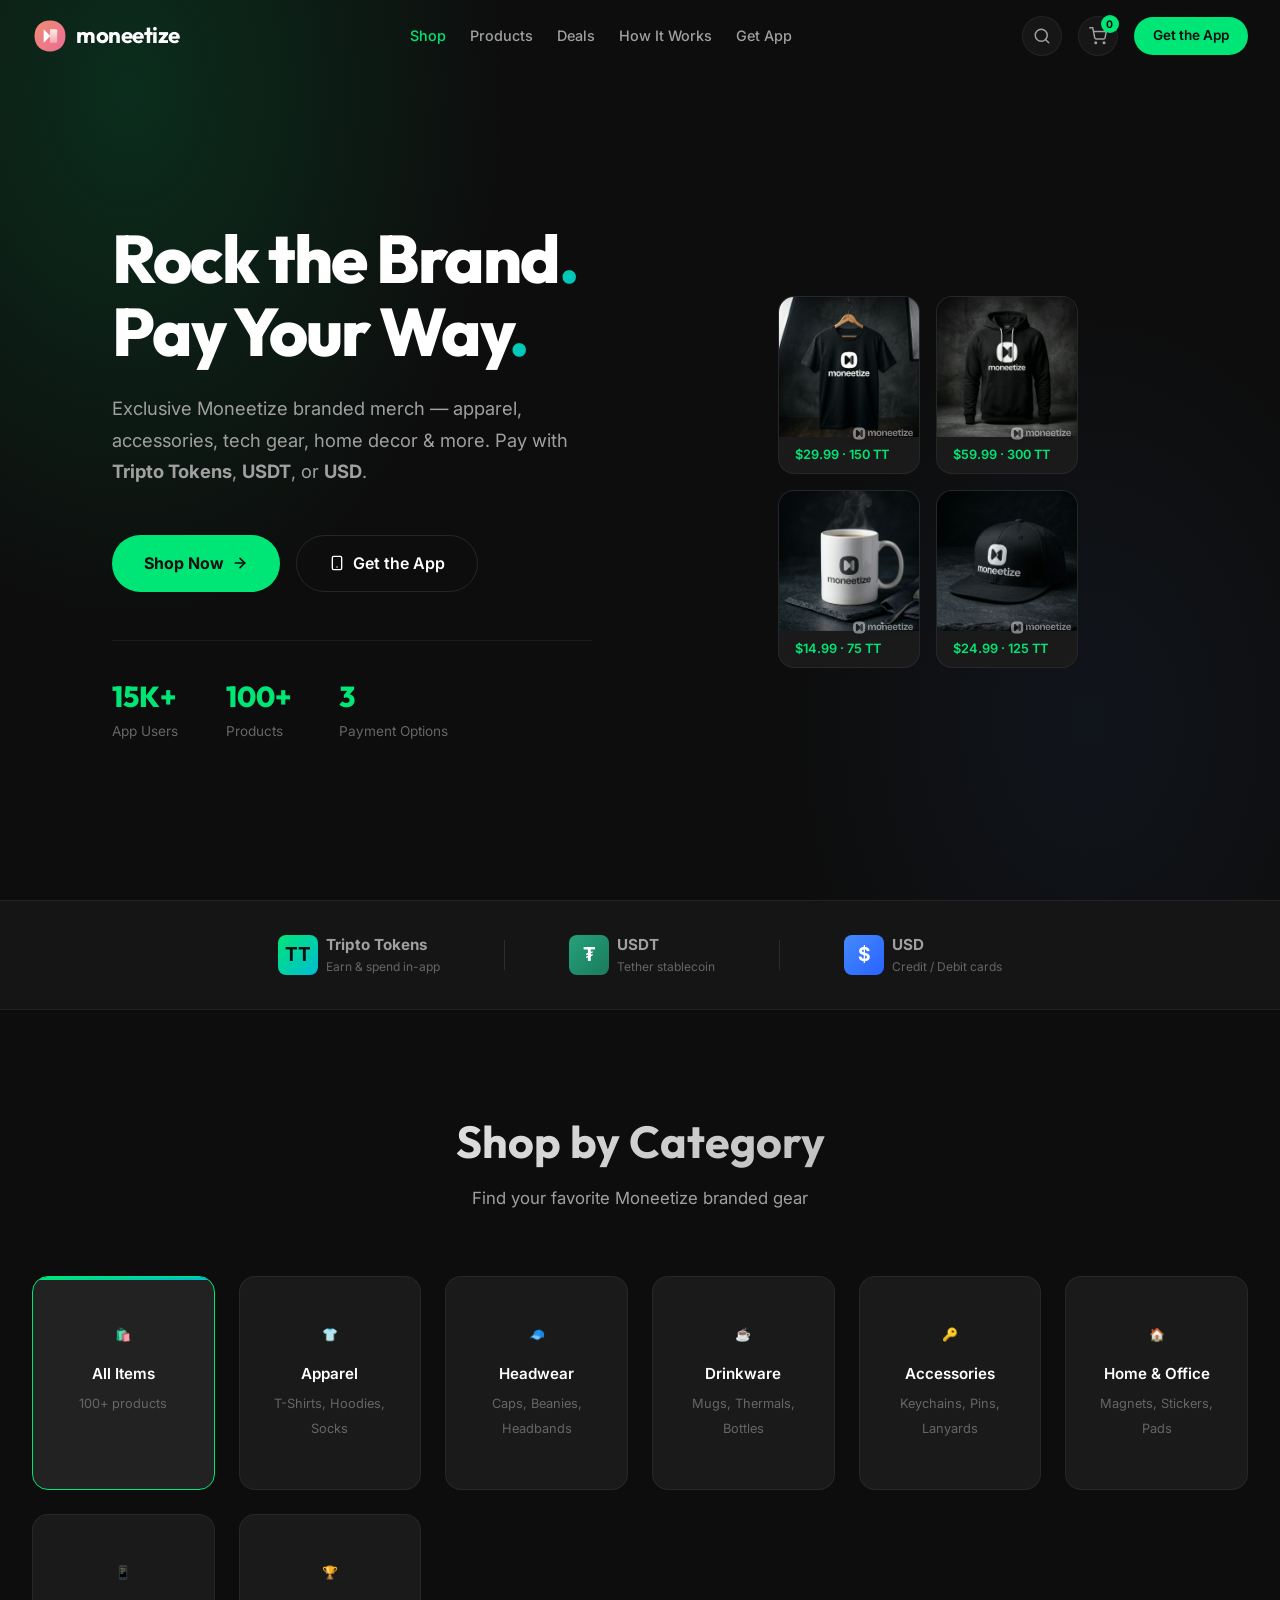
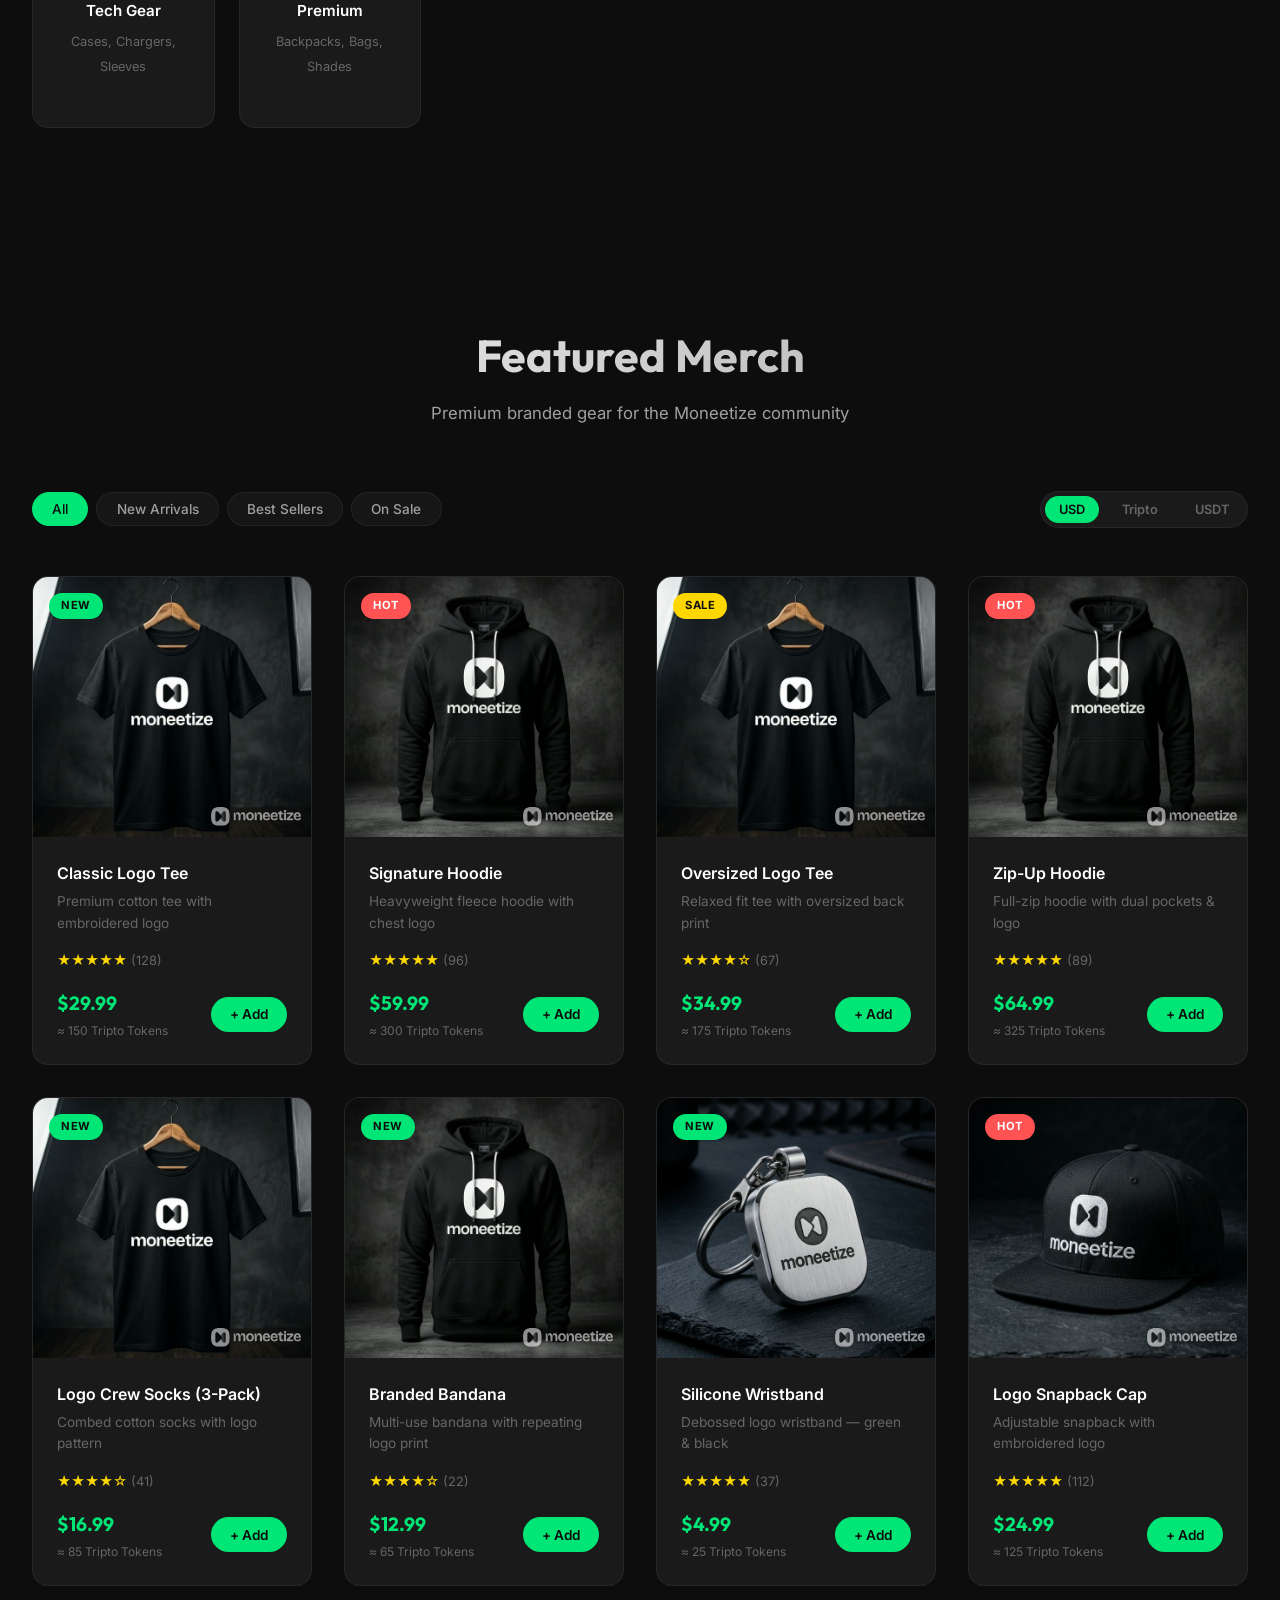
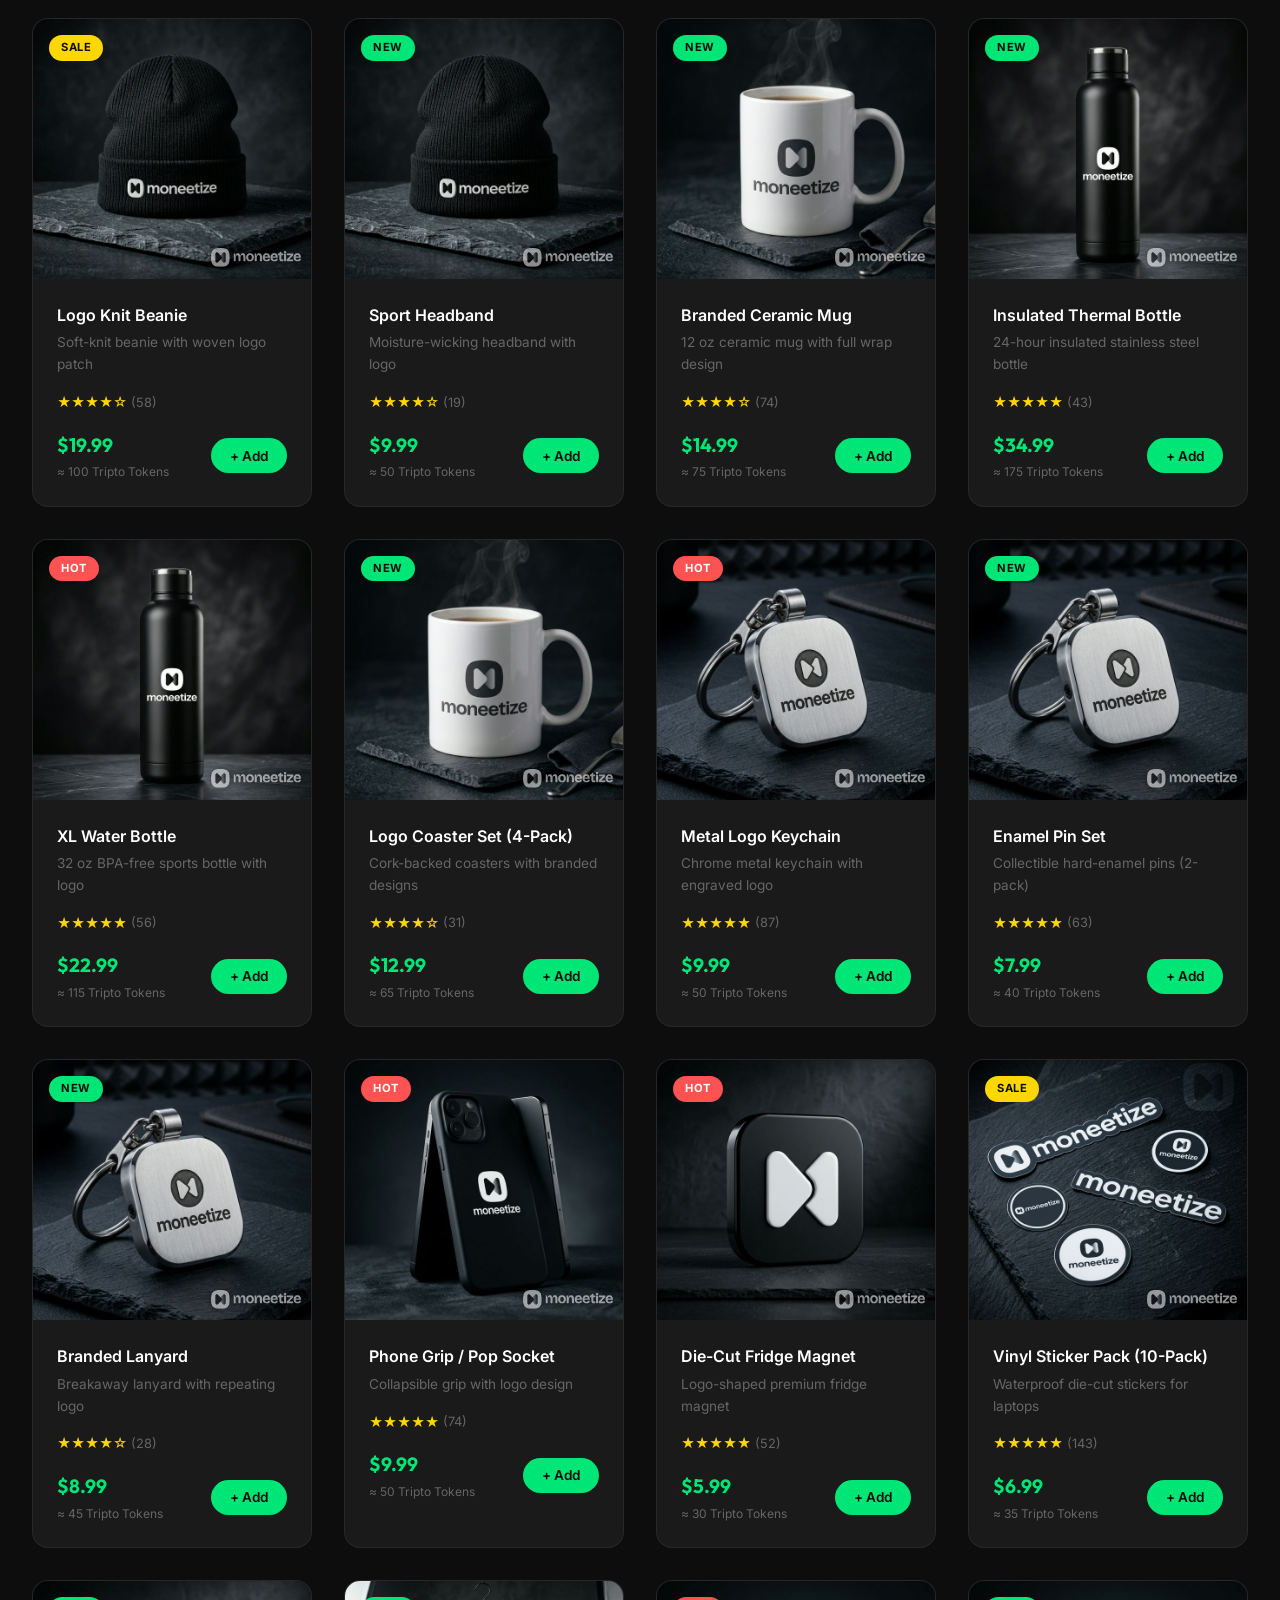
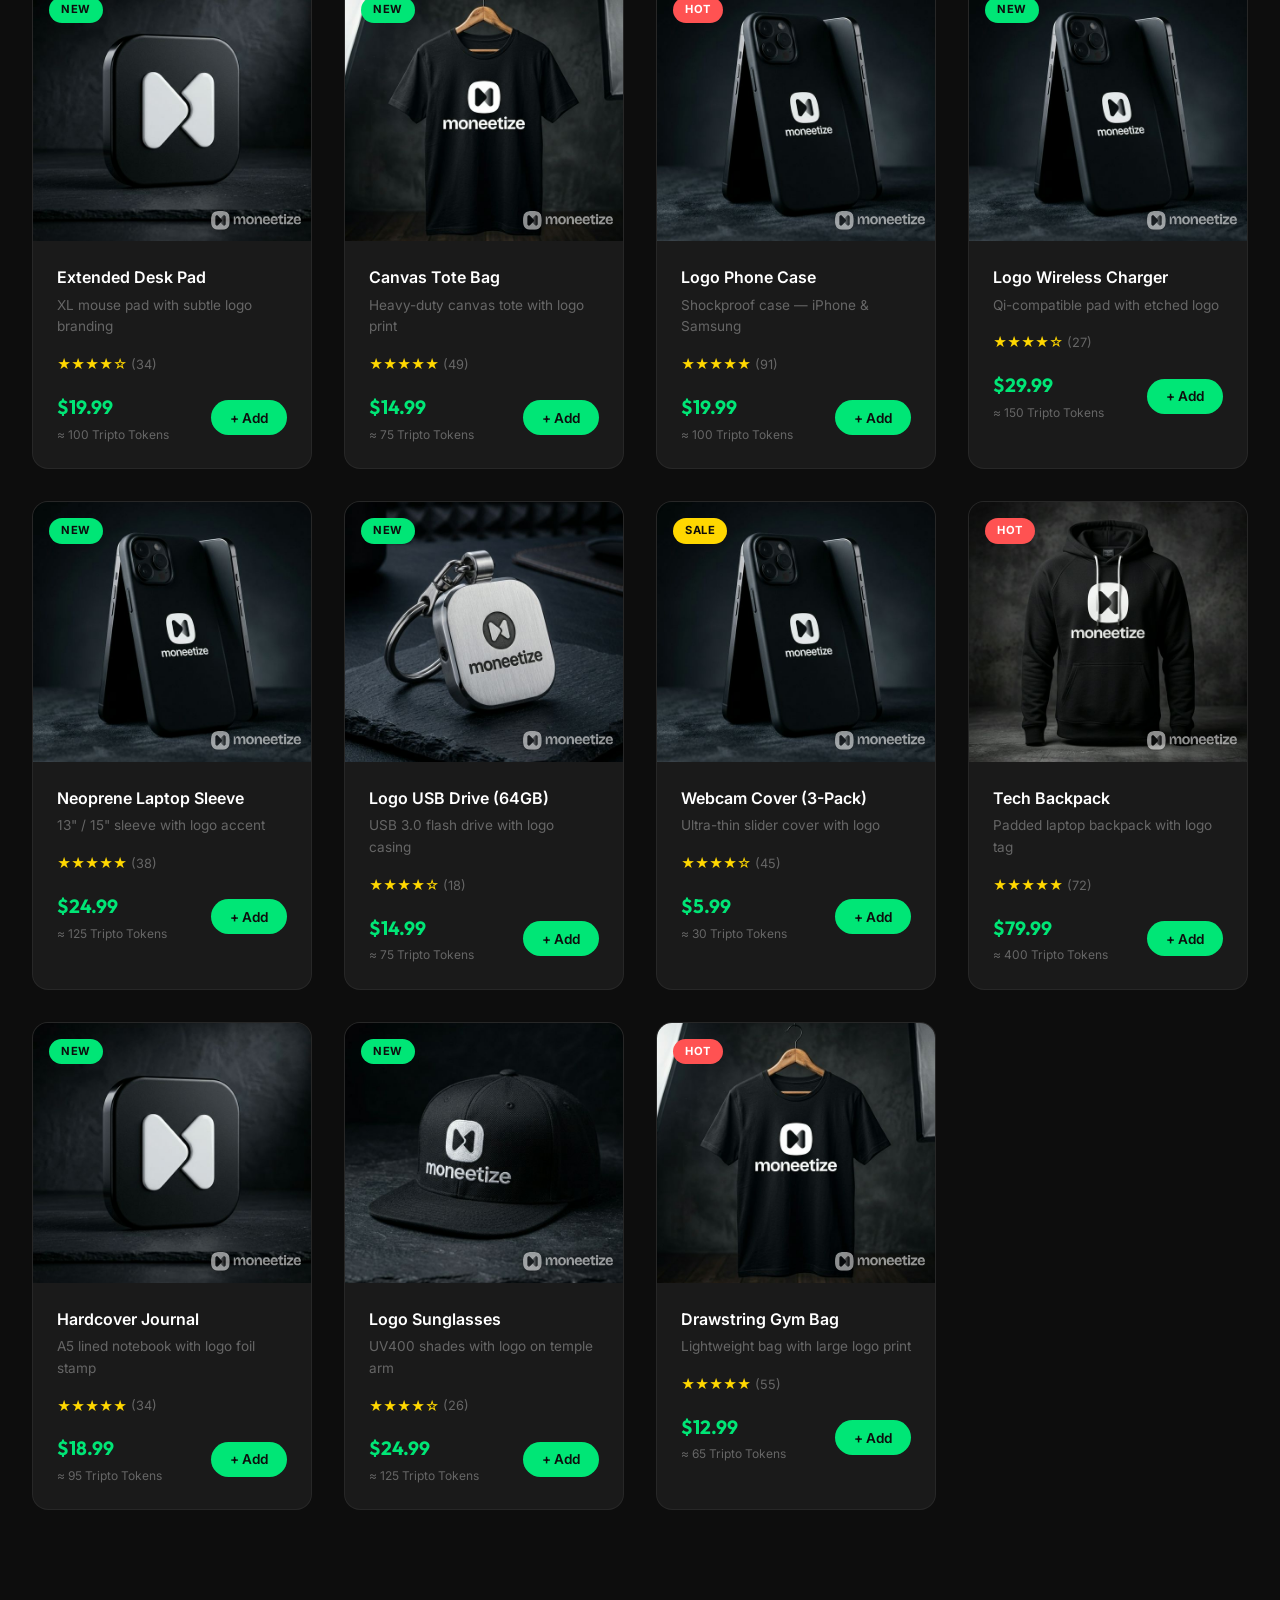
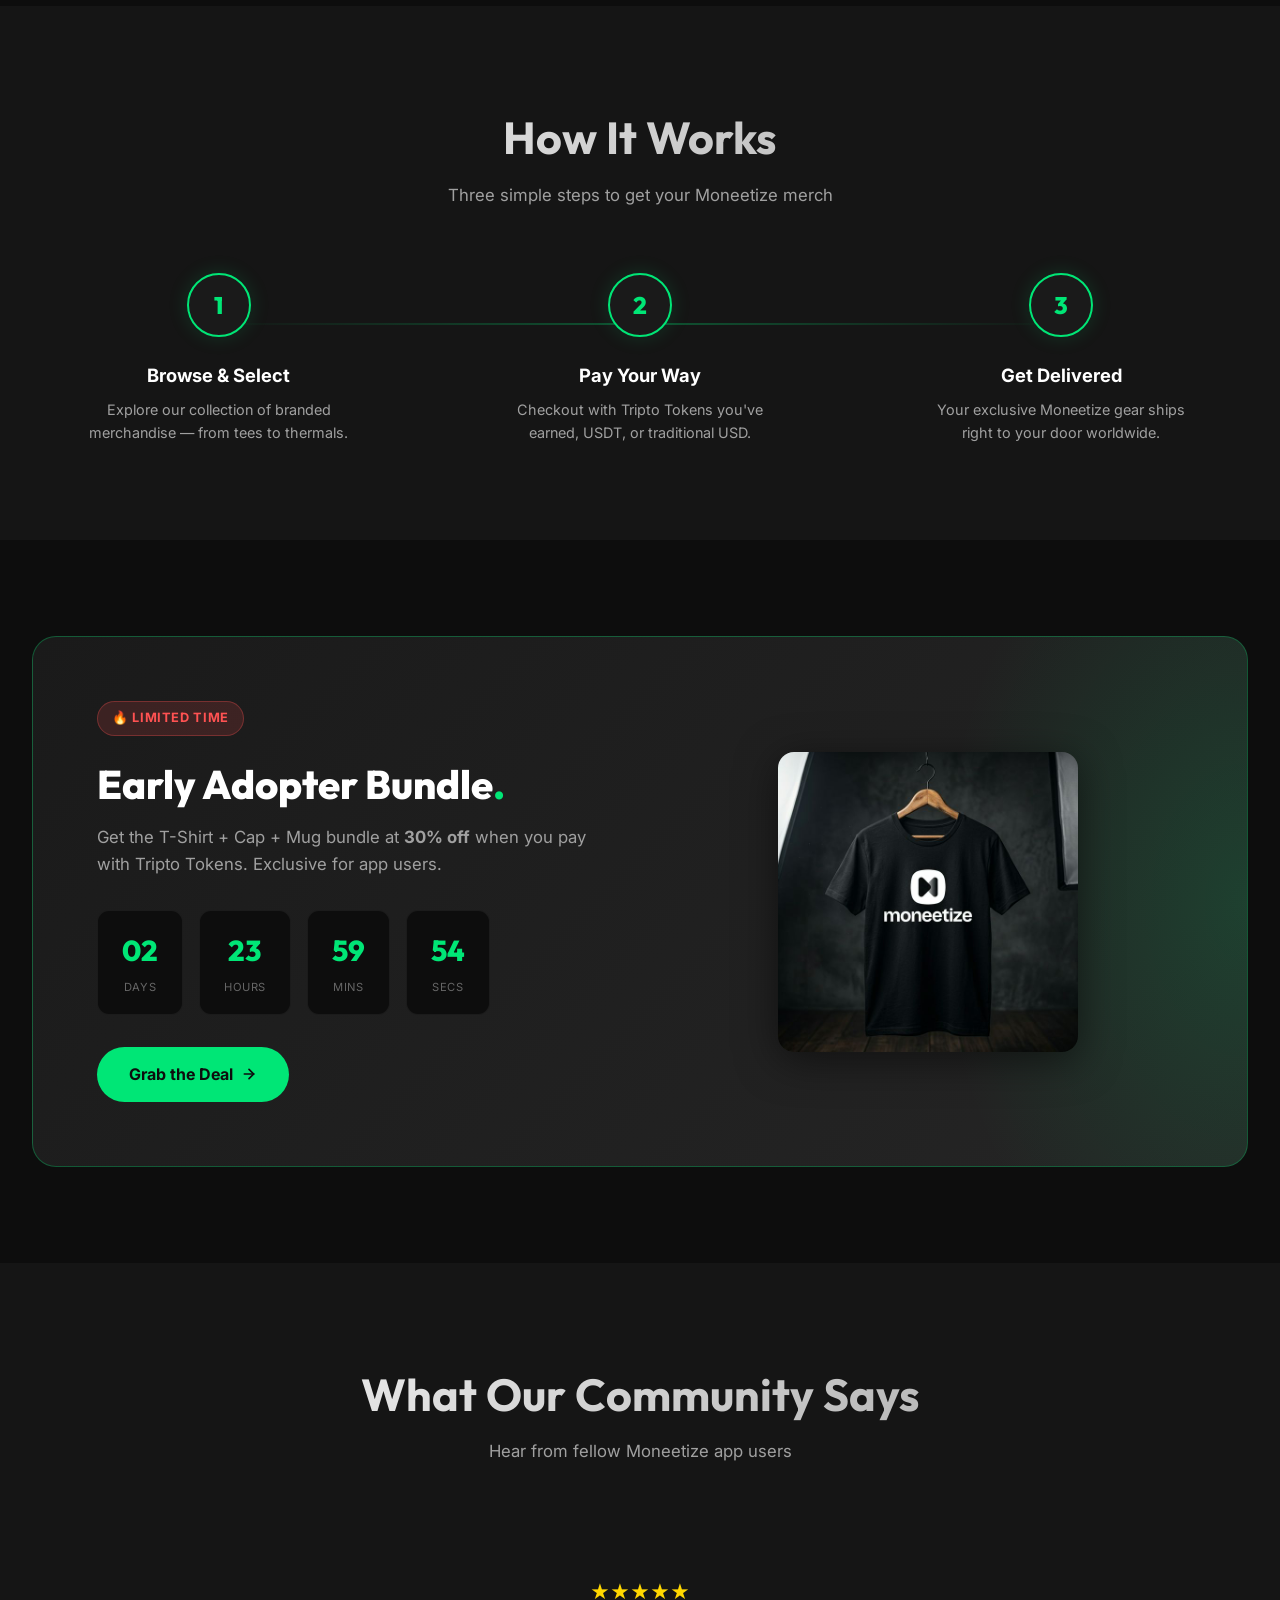
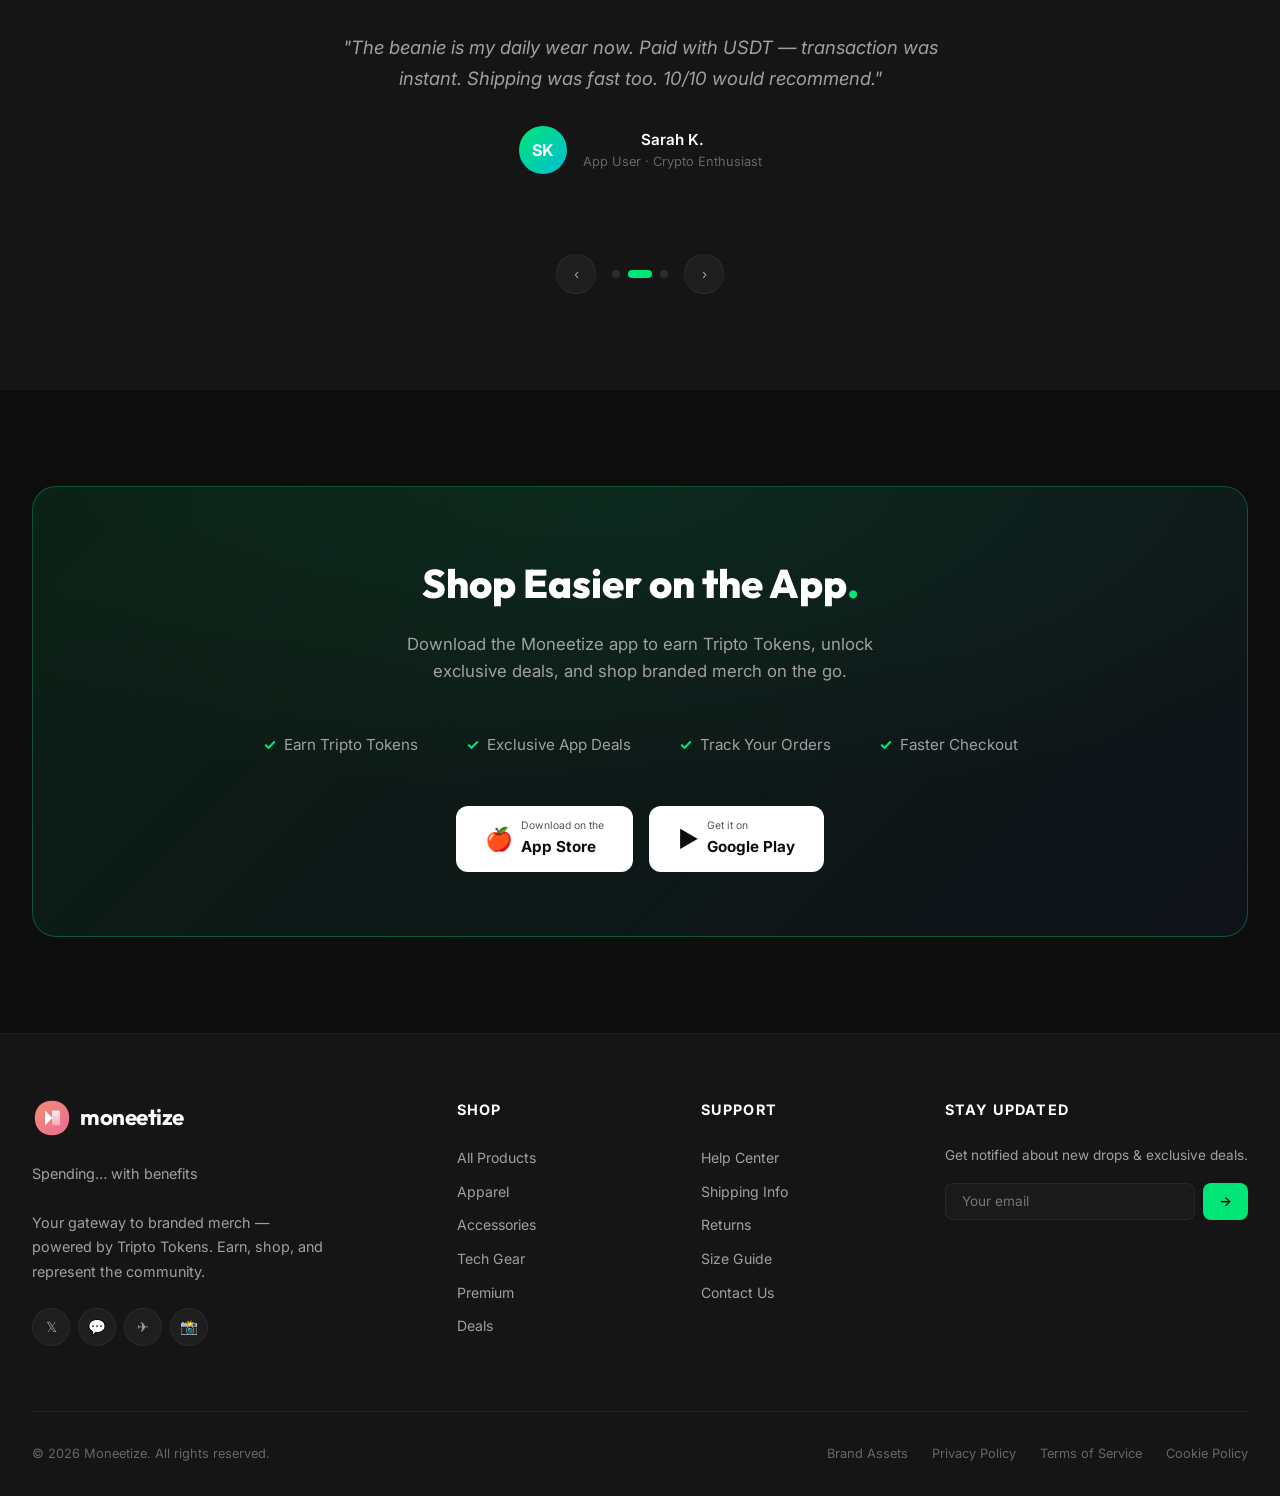
==== commit fbc0e2d0: "feat: integrate brand identity into header, footer, and meta tags" ====
--- a/index.html
+++ b/index.html
@@ -5,6 +5,10 @@
   <meta name="viewport" content="width=device-width, initial-scale=1.0">
   <meta name="description" content="Moneetize Marketplace — Shop branded merch, pay with Tripto Tokens, USDT, or USD. T-shirts, mugs, caps, beanies, thermals and more.">
   <title>Moneetize — Branded Merchandise Marketplace</title>
+  <link rel="icon" type="image/svg+xml" href="assets/logos/icon-coral.svg">
+  <link rel="preconnect" href="https://fonts.googleapis.com">
+  <link rel="preconnect" href="https://fonts.gstatic.com" crossorigin>
+  <link href="https://fonts.googleapis.com/css2?family=Nunito:wght@800;900&display=swap" rel="stylesheet">
   <link rel="stylesheet" href="styles.css">
 </head>
 <body>
@@ -14,7 +18,8 @@
     <div class="container">
       <nav class="nav">
         <a href="#" class="logo">
-          <img src="logo-white.svg" alt="Moneetize" class="logo-img">
+          <svg class="brand-icon" viewBox="0 0 200 200" xmlns="http://www.w3.org/2000/svg" width="36" height="36" aria-hidden="true"><defs><linearGradient id="h-bg" x1="0" y1="0" x2="200" y2="200" gradientUnits="userSpaceOnUse"><stop offset="0" stop-color="#F4906E"/><stop offset="1" stop-color="#E8699A"/></linearGradient><linearGradient id="h-sh" x1="100" y1="56" x2="100" y2="144" gradientUnits="userSpaceOnUse"><stop offset="0" stop-color="#fff" stop-opacity=".9"/><stop offset="1" stop-color="#fff" stop-opacity=".3"/></linearGradient></defs><path d="M100,14 C152,14 186,48 186,100 C186,152 152,186 100,186 C48,186 14,152 14,100 C14,48 48,14 100,14Z" fill="url(#h-bg)"/><path d="M65,62 L65,138 L102,100Z" fill="#fff"/><path d="M100,62 L134,62 C137.3,62 140,64.7 140,68 L140,132 C140,135.3 137.3,138 134,138 L100,138Z" fill="url(#h-sh)"/></svg>
+          <span class="logo-wordmark">moneetize</span>
         </a>
 
         <div class="nav-links" id="navLinks">
@@ -922,8 +927,10 @@
       <div class="footer-grid">
         <div class="footer-brand">
           <a href="#" class="logo">
-            <img src="logo-white.svg" alt="Moneetize" class="logo-img">
+            <svg class="brand-icon" viewBox="0 0 200 200" xmlns="http://www.w3.org/2000/svg" width="40" height="40" aria-hidden="true"><defs><linearGradient id="f-bg" x1="0" y1="0" x2="200" y2="200" gradientUnits="userSpaceOnUse"><stop offset="0" stop-color="#F4906E"/><stop offset="1" stop-color="#E8699A"/></linearGradient><linearGradient id="f-sh" x1="100" y1="56" x2="100" y2="144" gradientUnits="userSpaceOnUse"><stop offset="0" stop-color="#fff" stop-opacity=".9"/><stop offset="1" stop-color="#fff" stop-opacity=".3"/></linearGradient></defs><path d="M100,14 C152,14 186,48 186,100 C186,152 152,186 100,186 C48,186 14,152 14,100 C14,48 48,14 100,14Z" fill="url(#f-bg)"/><path d="M65,62 L65,138 L102,100Z" fill="#fff"/><path d="M100,62 L134,62 C137.3,62 140,64.7 140,68 L140,132 C140,135.3 137.3,138 134,138 L100,138Z" fill="url(#f-sh)"/></svg>
+            <span class="logo-wordmark">moneetize</span>
           </a>
+          <p class="brand-slogan">Spending… with benefits</p>
           <p>Your gateway to branded merch — powered by Tripto Tokens. Earn, shop, and represent the community.</p>
           <div class="footer-social">
             <a href="#" class="social-link" aria-label="Twitter">𝕏</a>
@@ -965,6 +972,7 @@
       <div class="footer-bottom">
         <p>&copy; 2026 Moneetize. All rights reserved.</p>
         <div class="footer-bottom-links">
+          <a href="brand.html">Brand Assets</a>
           <a href="#">Privacy Policy</a>
           <a href="#">Terms of Service</a>
           <a href="#">Cookie Policy</a>
--- a/styles.css
+++ b/styles.css
@@ -0,0 +1,2170 @@
+/* ===================================
+   MONEETIZE MARKETPLACE — DESIGN SYSTEM
+   =================================== */
+
+@import url('https://fonts.googleapis.com/css2?family=Inter:wght@300;400;500;600;700;800;900&family=Outfit:wght@400;500;600;700;800&display=swap');
+
+/* ---- CSS Custom Properties ---- */
+:root {
+  /* Brand Colors */
+  --bg-primary: #0d0d0d;
+  --bg-secondary: #151515;
+  --bg-card: #1a1a1a;
+  --bg-card-hover: #222222;
+  --bg-elevated: #252525;
+  --bg-glass: rgba(255, 255, 255, 0.04);
+  --bg-glass-hover: rgba(255, 255, 255, 0.08);
+
+  --text-primary: #ffffff;
+  --text-secondary: #a0a0a0;
+  --text-muted: #666666;
+
+  --accent-green: #00E676;
+  --accent-green-dim: #00C853;
+  --accent-green-glow: rgba(0, 230, 118, 0.15);
+  --accent-green-hover: rgba(0, 230, 118, 0.25);
+
+  --accent-gold: #FFD700;
+  --accent-blue: #448AFF;
+  --accent-teal: #00BCD4;
+
+  --border-subtle: rgba(255, 255, 255, 0.06);
+  --border-light: rgba(255, 255, 255, 0.1);
+  --border-accent: rgba(0, 230, 118, 0.3);
+
+  /* Shadows */
+  --shadow-sm: 0 2px 8px rgba(0, 0, 0, 0.3);
+  --shadow-md: 0 4px 20px rgba(0, 0, 0, 0.4);
+  --shadow-lg: 0 8px 40px rgba(0, 0, 0, 0.5);
+  --shadow-glow: 0 0 30px rgba(0, 230, 118, 0.1);
+
+  /* Typography */
+  --font-primary: 'Inter', -apple-system, BlinkMacSystemFont, sans-serif;
+  --font-display: 'Outfit', 'Inter', sans-serif;
+
+  /* Spacing */
+  --space-xs: 0.25rem;
+  --space-sm: 0.5rem;
+  --space-md: 1rem;
+  --space-lg: 1.5rem;
+  --space-xl: 2rem;
+  --space-2xl: 3rem;
+  --space-3xl: 4rem;
+  --space-4xl: 6rem;
+
+  /* Borders */
+  --radius-sm: 8px;
+  --radius-md: 12px;
+  --radius-lg: 16px;
+  --radius-xl: 24px;
+  --radius-full: 9999px;
+
+  /* Transitions */
+  --transition-fast: 0.15s ease;
+  --transition-normal: 0.3s ease;
+  --transition-smooth: 0.4s cubic-bezier(0.4, 0, 0.2, 1);
+}
+
+/* ---- Reset & Base ---- */
+*, *::before, *::after {
+  margin: 0;
+  padding: 0;
+  box-sizing: border-box;
+}
+
+html {
+  scroll-behavior: smooth;
+  -webkit-font-smoothing: antialiased;
+  -moz-osx-font-smoothing: grayscale;
+}
+
+body {
+  font-family: var(--font-primary);
+  background: var(--bg-primary);
+  color: var(--text-primary);
+  line-height: 1.6;
+  overflow-x: hidden;
+}
+
+a {
+  color: inherit;
+  text-decoration: none;
+}
+
+img {
+  max-width: 100%;
+  display: block;
+}
+
+button {
+  cursor: pointer;
+  border: none;
+  background: none;
+  font-family: inherit;
+  color: inherit;
+}
+
+ul { list-style: none; }
+
+/* ---- Utilities ---- */
+.container {
+  max-width: 1280px;
+  margin: 0 auto;
+  padding: 0 var(--space-xl);
+}
+
+.section-header {
+  text-align: center;
+  margin-bottom: var(--space-3xl);
+}
+
+.section-header h2 {
+  font-family: var(--font-display);
+  font-size: clamp(1.8rem, 4vw, 2.8rem);
+  font-weight: 700;
+  margin-bottom: var(--space-sm);
+  background: linear-gradient(135deg, var(--text-primary) 0%, var(--text-secondary) 100%);
+  -webkit-background-clip: text;
+  -webkit-text-fill-color: transparent;
+  background-clip: text;
+}
+
+.section-header p {
+  color: var(--text-secondary);
+  font-size: 1.05rem;
+  max-width: 500px;
+  margin: 0 auto;
+}
+
+.accent-dot {
+  color: var(--accent-green);
+}
+
+/* ===== HEADER / NAV ===== */
+.header {
+  position: fixed;
+  top: 0;
+  left: 0;
+  right: 0;
+  z-index: 1000;
+  padding: var(--space-md) 0;
+  transition: var(--transition-normal);
+  background: transparent;
+}
+
+.header.scrolled {
+  background: rgba(13, 13, 13, 0.92);
+  backdrop-filter: blur(20px);
+  -webkit-backdrop-filter: blur(20px);
+  border-bottom: 1px solid var(--border-subtle);
+  padding: var(--space-sm) 0;
+}
+
+.nav {
+  display: flex;
+  align-items: center;
+  justify-content: space-between;
+  gap: var(--space-xl);
+}
+
+.logo {
+  display: flex;
+  align-items: center;
+  gap: var(--space-sm);
+  font-family: var(--font-display);
+  font-size: 1.4rem;
+  font-weight: 700;
+  letter-spacing: -0.02em;
+  flex-shrink: 0;
+}
+
+.logo-icon {
+  width: 36px;
+  height: 36px;
+  background: var(--text-primary);
+  border-radius: var(--radius-sm);
+  display: flex;
+  align-items: center;
+  justify-content: center;
+  position: relative;
+}
+
+.logo-icon svg {
+  width: 20px;
+  height: 20px;
+  fill: var(--bg-primary);
+}
+
+.logo-img {
+  height: 36px;
+  width: auto;
+  object-fit: contain;
+}
+
+.nav-links {
+  display: flex;
+  align-items: center;
+  gap: var(--space-lg);
+}
+
+.nav-links a {
+  font-size: 0.9rem;
+  font-weight: 500;
+  color: var(--text-secondary);
+  transition: var(--transition-fast);
+  position: relative;
+}
+
+.nav-links a:hover {
+  color: var(--text-primary);
+}
+
+.nav-links a.active {
+  color: var(--accent-green);
+}
+
+.nav-actions {
+  display: flex;
+  align-items: center;
+  gap: var(--space-md);
+}
+
+.search-toggle,
+.cart-toggle {
+  width: 40px;
+  height: 40px;
+  border-radius: var(--radius-full);
+  display: flex;
+  align-items: center;
+  justify-content: center;
+  background: var(--bg-glass);
+  border: 1px solid var(--border-subtle);
+  transition: var(--transition-fast);
+  color: var(--text-secondary);
+  position: relative;
+}
+
+.search-toggle:hover,
+.cart-toggle:hover {
+  background: var(--bg-glass-hover);
+  color: var(--text-primary);
+  border-color: var(--border-light);
+}
+
+.cart-badge {
+  position: absolute;
+  top: -2px;
+  right: -2px;
+  background: var(--accent-green);
+  color: var(--bg-primary);
+  font-size: 0.65rem;
+  font-weight: 700;
+  width: 18px;
+  height: 18px;
+  border-radius: var(--radius-full);
+  display: flex;
+  align-items: center;
+  justify-content: center;
+}
+
+.btn-get-app {
+  padding: 0.5rem 1.2rem;
+  background: var(--accent-green);
+  color: var(--bg-primary);
+  font-weight: 600;
+  font-size: 0.85rem;
+  border-radius: var(--radius-full);
+  transition: var(--transition-normal);
+  white-space: nowrap;
+}
+
+.btn-get-app:hover {
+  background: var(--accent-green-dim);
+  box-shadow: var(--shadow-glow);
+  transform: translateY(-1px);
+}
+
+.mobile-toggle {
+  display: none;
+  width: 40px;
+  height: 40px;
+  flex-direction: column;
+  align-items: center;
+  justify-content: center;
+  gap: 5px;
+  background: var(--bg-glass);
+  border: 1px solid var(--border-subtle);
+  border-radius: var(--radius-sm);
+}
+
+.mobile-toggle span {
+  width: 20px;
+  height: 2px;
+  background: var(--text-primary);
+  border-radius: 2px;
+  transition: var(--transition-normal);
+}
+
+/* Search Overlay */
+.search-overlay {
+  position: fixed;
+  top: 0;
+  left: 0;
+  right: 0;
+  bottom: 0;
+  background: rgba(0, 0, 0, 0.85);
+  backdrop-filter: blur(20px);
+  z-index: 2000;
+  display: flex;
+  align-items: flex-start;
+  justify-content: center;
+  padding-top: 20vh;
+  opacity: 0;
+  visibility: hidden;
+  transition: var(--transition-normal);
+}
+
+.search-overlay.active {
+  opacity: 1;
+  visibility: visible;
+}
+
+.search-overlay-content {
+  width: 100%;
+  max-width: 600px;
+  padding: 0 var(--space-xl);
+  transform: translateY(20px);
+  transition: var(--transition-smooth);
+}
+
+.search-overlay.active .search-overlay-content {
+  transform: translateY(0);
+}
+
+.search-overlay input {
+  width: 100%;
+  padding: var(--space-lg);
+  background: var(--bg-card);
+  border: 1px solid var(--border-light);
+  border-radius: var(--radius-lg);
+  font-size: 1.2rem;
+  color: var(--text-primary);
+  font-family: var(--font-primary);
+  outline: none;
+  transition: var(--transition-fast);
+}
+
+.search-overlay input:focus {
+  border-color: var(--accent-green);
+  box-shadow: 0 0 0 3px var(--accent-green-glow);
+}
+
+.search-overlay input::placeholder {
+  color: var(--text-muted);
+}
+
+.search-close {
+  position: absolute;
+  top: var(--space-xl);
+  right: var(--space-xl);
+  width: 48px;
+  height: 48px;
+  display: flex;
+  align-items: center;
+  justify-content: center;
+  border-radius: var(--radius-full);
+  background: var(--bg-glass);
+  border: 1px solid var(--border-subtle);
+  color: var(--text-secondary);
+  font-size: 1.5rem;
+  transition: var(--transition-fast);
+}
+
+.search-close:hover {
+  background: var(--bg-glass-hover);
+  color: var(--text-primary);
+}
+
+/* ===== HERO ===== */
+.hero {
+  position: relative;
+  padding: 10rem 0 6rem;
+  overflow: hidden;
+  min-height: 100vh;
+  display: flex;
+  align-items: center;
+}
+
+.hero::before {
+  content: '';
+  position: absolute;
+  top: -50%;
+  left: -20%;
+  width: 60%;
+  height: 120%;
+  background: radial-gradient(ellipse, var(--accent-green-glow) 0%, transparent 70%);
+  pointer-events: none;
+  animation: heroGlow 8s ease-in-out infinite alternate;
+}
+
+.hero::after {
+  content: '';
+  position: absolute;
+  bottom: -30%;
+  right: -10%;
+  width: 50%;
+  height: 100%;
+  background: radial-gradient(ellipse, rgba(68, 138, 255, 0.06) 0%, transparent 70%);
+  pointer-events: none;
+  animation: heroGlow 10s ease-in-out infinite alternate-reverse;
+}
+
+@keyframes heroGlow {
+  0% { opacity: 0.5; transform: translate(0, 0); }
+  100% { opacity: 1; transform: translate(30px, -20px); }
+}
+
+.hero-content {
+  position: relative;
+  z-index: 1;
+  display: grid;
+  grid-template-columns: 1fr 1fr;
+  gap: var(--space-4xl);
+  align-items: center;
+}
+
+.hero-text h1 {
+  font-family: var(--font-display);
+  font-size: clamp(2.5rem, 5.5vw, 4.2rem);
+  font-weight: 800;
+  line-height: 1.1;
+  letter-spacing: -0.03em;
+  margin-bottom: var(--space-lg);
+}
+
+.hero-text h1 .highlight {
+  background: linear-gradient(135deg, var(--accent-green), var(--accent-teal));
+  -webkit-background-clip: text;
+  -webkit-text-fill-color: transparent;
+  background-clip: text;
+}
+
+.hero-text p {
+  font-size: 1.15rem;
+  color: var(--text-secondary);
+  line-height: 1.7;
+  margin-bottom: var(--space-2xl);
+  max-width: 480px;
+}
+
+.hero-buttons {
+  display: flex;
+  gap: var(--space-md);
+  flex-wrap: wrap;
+}
+
+.btn-primary {
+  padding: 0.9rem 2rem;
+  background: var(--accent-green);
+  color: var(--bg-primary);
+  font-weight: 700;
+  font-size: 1rem;
+  border-radius: var(--radius-full);
+  transition: var(--transition-normal);
+  display: inline-flex;
+  align-items: center;
+  gap: var(--space-sm);
+}
+
+.btn-primary:hover {
+  background: var(--accent-green-dim);
+  box-shadow: 0 0 40px var(--accent-green-glow);
+  transform: translateY(-2px);
+}
+
+.btn-secondary {
+  padding: 0.9rem 2rem;
+  background: transparent;
+  color: var(--text-primary);
+  font-weight: 600;
+  font-size: 1rem;
+  border-radius: var(--radius-full);
+  border: 1px solid var(--border-light);
+  transition: var(--transition-normal);
+  display: inline-flex;
+  align-items: center;
+  gap: var(--space-sm);
+}
+
+.btn-secondary:hover {
+  border-color: var(--accent-green);
+  background: var(--accent-green-glow);
+  transform: translateY(-2px);
+}
+
+.hero-stats {
+  display: flex;
+  gap: var(--space-2xl);
+  margin-top: var(--space-2xl);
+  padding-top: var(--space-xl);
+  border-top: 1px solid var(--border-subtle);
+}
+
+.stat-item .stat-number {
+  font-family: var(--font-display);
+  font-size: 1.8rem;
+  font-weight: 800;
+  color: var(--accent-green);
+}
+
+.stat-item .stat-label {
+  font-size: 0.85rem;
+  color: var(--text-muted);
+  margin-top: 2px;
+}
+
+/* Hero Visual */
+.hero-visual {
+  position: relative;
+  display: flex;
+  justify-content: center;
+  align-items: center;
+}
+
+.hero-product-grid {
+  display: grid;
+  grid-template-columns: 1fr 1fr;
+  gap: var(--space-md);
+  max-width: 420px;
+}
+
+.hero-product-card {
+  background: var(--bg-card);
+  border: 1px solid var(--border-subtle);
+  border-radius: var(--radius-lg);
+  overflow: hidden;
+  transition: var(--transition-smooth);
+  animation: floatIn 0.8s ease-out forwards;
+  opacity: 0;
+  transform: translateY(30px);
+  position: relative;
+}
+
+.hero-product-card::after {
+  content: '';
+  position: absolute;
+  bottom: 32px;
+  right: 6px;
+  width: 60px;
+  height: 16px;
+  background: url('logo-white.svg') center / contain no-repeat;
+  opacity: 0.45;
+  z-index: 2;
+  pointer-events: none;
+  filter: drop-shadow(0 1px 2px rgba(0, 0, 0, 0.5));
+}
+
+.hero-product-card:nth-child(1) { animation-delay: 0.1s; }
+.hero-product-card:nth-child(2) { animation-delay: 0.2s; }
+.hero-product-card:nth-child(3) { animation-delay: 0.3s; }
+.hero-product-card:nth-child(4) { animation-delay: 0.4s; }
+
+.hero-product-card:hover {
+  transform: translateY(-5px);
+  border-color: var(--border-accent);
+  box-shadow: var(--shadow-glow);
+}
+
+.hero-product-card img {
+  width: 100%;
+  height: 140px;
+  object-fit: cover;
+}
+
+.hero-product-card .price-tag {
+  padding: var(--space-sm) var(--space-md);
+  font-size: 0.8rem;
+  font-weight: 600;
+  color: var(--accent-green);
+}
+
+@keyframes floatIn {
+  to { opacity: 1; transform: translateY(0); }
+}
+
+/* ===== PAYMENT BANNER ===== */
+.payment-banner {
+  padding: var(--space-xl) 0;
+  background: var(--bg-secondary);
+  border-top: 1px solid var(--border-subtle);
+  border-bottom: 1px solid var(--border-subtle);
+}
+
+.payment-banner-inner {
+  display: flex;
+  align-items: center;
+  justify-content: center;
+  gap: var(--space-3xl);
+  flex-wrap: wrap;
+}
+
+.payment-method {
+  display: flex;
+  align-items: center;
+  gap: var(--space-sm);
+  font-size: 0.95rem;
+  color: var(--text-secondary);
+  transition: var(--transition-fast);
+}
+
+.payment-method:hover {
+  color: var(--text-primary);
+}
+
+.payment-icon {
+  width: 40px;
+  height: 40px;
+  border-radius: var(--radius-sm);
+  display: flex;
+  align-items: center;
+  justify-content: center;
+  font-size: 1.2rem;
+  font-weight: 700;
+}
+
+.payment-icon.tripto {
+  background: linear-gradient(135deg, var(--accent-green), var(--accent-teal));
+  color: var(--bg-primary);
+}
+
+.payment-icon.usdt {
+  background: linear-gradient(135deg, #26A17B, #1a7a5c);
+  color: white;
+}
+
+.payment-icon.usd {
+  background: linear-gradient(135deg, #448AFF, #2962FF);
+  color: white;
+}
+
+.payment-divider {
+  width: 1px;
+  height: 30px;
+  background: var(--border-light);
+}
+
+/* ===== CATEGORIES ===== */
+.categories {
+  padding: var(--space-4xl) 0;
+}
+
+.categories-grid {
+  display: grid;
+  grid-template-columns: repeat(auto-fit, minmax(180px, 1fr));
+  gap: var(--space-lg);
+}
+
+.category-card {
+  background: var(--bg-card);
+  border: 1px solid var(--border-subtle);
+  border-radius: var(--radius-lg);
+  padding: var(--space-2xl) var(--space-lg);
+  text-align: center;
+  cursor: pointer;
+  transition: var(--transition-smooth);
+  position: relative;
+  overflow: hidden;
+}
+
+.category-card::before {
+  content: '';
+  position: absolute;
+  top: 0;
+  left: 0;
+  right: 0;
+  height: 3px;
+  background: linear-gradient(90deg, var(--accent-green), var(--accent-teal));
+  transform: scaleX(0);
+  transition: var(--transition-smooth);
+}
+
+.category-card:hover {
+  transform: translateY(-6px);
+  border-color: var(--border-accent);
+  box-shadow: var(--shadow-glow);
+  background: var(--bg-card-hover);
+}
+
+.category-card:hover::before {
+  transform: scaleX(1);
+}
+
+.category-card.active {
+  border-color: var(--accent-green);
+  background: var(--bg-card-hover);
+}
+
+.category-card.active::before {
+  transform: scaleX(1);
+}
+
+.category-icon {
+  font-size: 2.5rem;
+  margin-bottom: var(--space-md);
+  display: block;
+}
+
+.category-card h3 {
+  font-size: 0.95rem;
+  font-weight: 600;
+  margin-bottom: 4px;
+}
+
+.category-card span {
+  font-size: 0.8rem;
+  color: var(--text-muted);
+}
+
+/* ===== PRODUCTS ===== */
+.products {
+  padding: var(--space-4xl) 0;
+}
+
+.products-toolbar {
+  display: flex;
+  align-items: center;
+  justify-content: space-between;
+  margin-bottom: var(--space-2xl);
+  flex-wrap: wrap;
+  gap: var(--space-md);
+}
+
+.filter-tabs {
+  display: flex;
+  gap: var(--space-sm);
+  flex-wrap: wrap;
+}
+
+.filter-tab {
+  padding: 0.5rem 1.2rem;
+  background: var(--bg-glass);
+  border: 1px solid var(--border-subtle);
+  border-radius: var(--radius-full);
+  font-size: 0.85rem;
+  font-weight: 500;
+  color: var(--text-secondary);
+  transition: var(--transition-fast);
+}
+
+.filter-tab:hover {
+  color: var(--text-primary);
+  border-color: var(--border-light);
+}
+
+.filter-tab.active {
+  background: var(--accent-green);
+  color: var(--bg-primary);
+  border-color: var(--accent-green);
+}
+
+.currency-toggle {
+  display: flex;
+  align-items: center;
+  gap: var(--space-sm);
+  background: var(--bg-card);
+  border: 1px solid var(--border-subtle);
+  border-radius: var(--radius-full);
+  padding: 4px;
+}
+
+.currency-btn {
+  padding: 0.4rem 0.9rem;
+  font-size: 0.8rem;
+  font-weight: 600;
+  border-radius: var(--radius-full);
+  transition: var(--transition-fast);
+  color: var(--text-muted);
+}
+
+.currency-btn.active {
+  background: var(--accent-green);
+  color: var(--bg-primary);
+}
+
+.currency-btn:hover:not(.active) {
+  color: var(--text-primary);
+}
+
+.products-grid {
+  display: grid;
+  grid-template-columns: repeat(auto-fill, minmax(280px, 1fr));
+  gap: var(--space-xl);
+}
+
+/* Product Card */
+.product-card {
+  background: var(--bg-card);
+  border: 1px solid var(--border-subtle);
+  border-radius: var(--radius-lg);
+  overflow: hidden;
+  transition: var(--transition-smooth);
+  position: relative;
+}
+
+.product-card:hover {
+  transform: translateY(-6px);
+  border-color: var(--border-accent);
+  box-shadow: var(--shadow-lg), var(--shadow-glow);
+}
+
+.product-image {
+  position: relative;
+  overflow: hidden;
+  height: 260px;
+  background: var(--bg-secondary);
+}
+
+.product-image::after {
+  content: '';
+  position: absolute;
+  bottom: 10px;
+  right: 10px;
+  width: 90px;
+  height: 22px;
+  background: url('logo-white.svg') center / contain no-repeat;
+  background-size: 90px auto;
+  opacity: 0.55;
+  z-index: 2;
+  pointer-events: none;
+  filter: drop-shadow(0 1px 3px rgba(0, 0, 0, 0.6));
+  transition: opacity var(--transition-fast);
+}
+
+.product-card:hover .product-image::after {
+  opacity: 0.8;
+}
+
+.product-image img {
+  width: 100%;
+  height: 100%;
+  object-fit: cover;
+  transition: var(--transition-smooth);
+}
+
+.product-card:hover .product-image img {
+  transform: scale(1.05);
+}
+
+.product-badge {
+  position: absolute;
+  top: var(--space-md);
+  left: var(--space-md);
+  padding: 4px 12px;
+  border-radius: var(--radius-full);
+  font-size: 0.7rem;
+  font-weight: 700;
+  text-transform: uppercase;
+  letter-spacing: 0.05em;
+}
+
+.product-badge.new {
+  background: var(--accent-green);
+  color: var(--bg-primary);
+}
+
+.product-badge.hot {
+  background: #FF5252;
+  color: white;
+}
+
+.product-badge.sale {
+  background: var(--accent-gold);
+  color: var(--bg-primary);
+}
+
+.product-wishlist {
+  position: absolute;
+  top: var(--space-md);
+  right: var(--space-md);
+  width: 36px;
+  height: 36px;
+  border-radius: var(--radius-full);
+  background: rgba(0, 0, 0, 0.5);
+  backdrop-filter: blur(10px);
+  display: flex;
+  align-items: center;
+  justify-content: center;
+  transition: var(--transition-fast);
+  color: var(--text-secondary);
+  font-size: 1rem;
+  opacity: 0;
+  transform: translateY(-5px);
+}
+
+.product-card:hover .product-wishlist {
+  opacity: 1;
+  transform: translateY(0);
+}
+
+.product-wishlist:hover {
+  background: var(--accent-green);
+  color: var(--bg-primary);
+}
+
+.product-info {
+  padding: var(--space-lg);
+}
+
+.product-info h3 {
+  font-size: 1rem;
+  font-weight: 600;
+  margin-bottom: 4px;
+}
+
+.product-info .product-desc {
+  font-size: 0.85rem;
+  color: var(--text-muted);
+  margin-bottom: var(--space-md);
+}
+
+.product-rating {
+  display: flex;
+  align-items: center;
+  gap: 4px;
+  margin-bottom: var(--space-md);
+}
+
+.product-rating .stars {
+  color: var(--accent-gold);
+  font-size: 0.85rem;
+}
+
+.product-rating .count {
+  font-size: 0.8rem;
+  color: var(--text-muted);
+}
+
+.product-pricing {
+  display: flex;
+  align-items: center;
+  justify-content: space-between;
+  gap: var(--space-sm);
+}
+
+.price {
+  font-family: var(--font-display);
+  font-size: 1.2rem;
+  font-weight: 700;
+  color: var(--accent-green);
+}
+
+.price-alt {
+  font-size: 0.75rem;
+  color: var(--text-muted);
+  display: block;
+  margin-top: 2px;
+}
+
+.btn-add-cart {
+  padding: 0.6rem 1.2rem;
+  background: var(--accent-green);
+  color: var(--bg-primary);
+  font-weight: 600;
+  font-size: 0.85rem;
+  border-radius: var(--radius-full);
+  transition: var(--transition-normal);
+  display: flex;
+  align-items: center;
+  gap: 6px;
+  white-space: nowrap;
+}
+
+.btn-add-cart:hover {
+  background: var(--accent-green-dim);
+  transform: scale(1.05);
+}
+
+.btn-add-cart.added {
+  background: var(--accent-teal);
+}
+
+/* ===== HOW IT WORKS ===== */
+.how-it-works {
+  padding: var(--space-4xl) 0;
+  background: var(--bg-secondary);
+}
+
+.steps-grid {
+  display: grid;
+  grid-template-columns: repeat(3, 1fr);
+  gap: var(--space-2xl);
+  position: relative;
+}
+
+.steps-grid::before {
+  content: '';
+  position: absolute;
+  top: 50px;
+  left: 15%;
+  right: 15%;
+  height: 2px;
+  background: linear-gradient(90deg, transparent, var(--accent-green), transparent);
+  opacity: 0.3;
+}
+
+.step-card {
+  text-align: center;
+  position: relative;
+  z-index: 1;
+}
+
+.step-number {
+  width: 64px;
+  height: 64px;
+  border-radius: var(--radius-full);
+  background: var(--bg-card);
+  border: 2px solid var(--accent-green);
+  display: flex;
+  align-items: center;
+  justify-content: center;
+  margin: 0 auto var(--space-lg);
+  font-family: var(--font-display);
+  font-size: 1.5rem;
+  font-weight: 800;
+  color: var(--accent-green);
+  box-shadow: 0 0 20px var(--accent-green-glow);
+}
+
+.step-card h3 {
+  font-size: 1.15rem;
+  font-weight: 700;
+  margin-bottom: var(--space-sm);
+}
+
+.step-card p {
+  color: var(--text-secondary);
+  font-size: 0.9rem;
+  max-width: 260px;
+  margin: 0 auto;
+}
+
+/* ===== DEALS BANNER ===== */
+.deals {
+  padding: var(--space-4xl) 0;
+  position: relative;
+  overflow: hidden;
+}
+
+.deals-card {
+  background: linear-gradient(135deg, var(--bg-card), var(--bg-elevated));
+  border: 1px solid var(--border-accent);
+  border-radius: var(--radius-xl);
+  padding: var(--space-3xl);
+  display: grid;
+  grid-template-columns: 1fr 1fr;
+  gap: var(--space-3xl);
+  align-items: center;
+  position: relative;
+  overflow: hidden;
+}
+
+.deals-card::before {
+  content: '';
+  position: absolute;
+  top: -50%;
+  right: -30%;
+  width: 60%;
+  height: 200%;
+  background: radial-gradient(ellipse, var(--accent-green-glow) 0%, transparent 60%);
+  pointer-events: none;
+}
+
+.deals-content {
+  position: relative;
+  z-index: 1;
+}
+
+.deals-badge {
+  display: inline-flex;
+  align-items: center;
+  gap: var(--space-sm);
+  padding: 6px 14px;
+  background: rgba(255, 82, 82, 0.15);
+  border: 1px solid rgba(255, 82, 82, 0.3);
+  border-radius: var(--radius-full);
+  font-size: 0.8rem;
+  font-weight: 700;
+  color: #FF5252;
+  margin-bottom: var(--space-lg);
+  text-transform: uppercase;
+  letter-spacing: 0.05em;
+}
+
+.deals-content h2 {
+  font-family: var(--font-display);
+  font-size: clamp(1.8rem, 3.5vw, 2.5rem);
+  font-weight: 800;
+  margin-bottom: var(--space-md);
+  line-height: 1.2;
+}
+
+.deals-content p {
+  color: var(--text-secondary);
+  margin-bottom: var(--space-xl);
+  font-size: 1.05rem;
+}
+
+.countdown {
+  display: flex;
+  gap: var(--space-md);
+  margin-bottom: var(--space-xl);
+}
+
+.countdown-item {
+  text-align: center;
+  background: var(--bg-primary);
+  border: 1px solid var(--border-subtle);
+  border-radius: var(--radius-md);
+  padding: var(--space-md) var(--space-lg);
+  min-width: 70px;
+}
+
+.countdown-item .number {
+  font-family: var(--font-display);
+  font-size: 1.8rem;
+  font-weight: 800;
+  color: var(--accent-green);
+  display: block;
+}
+
+.countdown-item .label {
+  font-size: 0.7rem;
+  color: var(--text-muted);
+  text-transform: uppercase;
+  letter-spacing: 0.05em;
+}
+
+.deals-visual {
+  position: relative;
+  z-index: 1;
+  display: flex;
+  justify-content: center;
+}
+
+.deals-visual .deal-product {
+  max-width: 300px;
+  border-radius: var(--radius-lg);
+  box-shadow: var(--shadow-lg);
+}
+
+/* ===== TESTIMONIALS ===== */
+.testimonials {
+  padding: var(--space-4xl) 0;
+  background: var(--bg-secondary);
+}
+
+.testimonial-carousel {
+  position: relative;
+  max-width: 700px;
+  margin: 0 auto;
+  overflow: hidden;
+}
+
+.testimonial-track {
+  display: flex;
+  transition: transform 0.5s cubic-bezier(0.4, 0, 0.2, 1);
+}
+
+.testimonial-card {
+  min-width: 100%;
+  padding: var(--space-2xl);
+  text-align: center;
+}
+
+.testimonial-stars {
+  color: var(--accent-gold);
+  font-size: 1.2rem;
+  margin-bottom: var(--space-lg);
+}
+
+.testimonial-card blockquote {
+  font-size: 1.15rem;
+  line-height: 1.7;
+  color: var(--text-secondary);
+  margin-bottom: var(--space-xl);
+  font-style: italic;
+}
+
+.testimonial-author {
+  display: flex;
+  align-items: center;
+  justify-content: center;
+  gap: var(--space-md);
+}
+
+.testimonial-avatar {
+  width: 48px;
+  height: 48px;
+  border-radius: var(--radius-full);
+  background: linear-gradient(135deg, var(--accent-green), var(--accent-teal));
+  display: flex;
+  align-items: center;
+  justify-content: center;
+  font-weight: 700;
+  font-size: 1rem;
+}
+
+.testimonial-author-info .name {
+  font-weight: 600;
+  font-size: 0.95rem;
+}
+
+.testimonial-author-info .role {
+  font-size: 0.8rem;
+  color: var(--text-muted);
+}
+
+.testimonial-controls {
+  display: flex;
+  align-items: center;
+  justify-content: center;
+  gap: var(--space-md);
+  margin-top: var(--space-xl);
+}
+
+.testimonial-btn {
+  width: 40px;
+  height: 40px;
+  border-radius: var(--radius-full);
+  background: var(--bg-glass);
+  border: 1px solid var(--border-subtle);
+  display: flex;
+  align-items: center;
+  justify-content: center;
+  transition: var(--transition-fast);
+  color: var(--text-secondary);
+}
+
+.testimonial-btn:hover {
+  background: var(--accent-green);
+  color: var(--bg-primary);
+  border-color: var(--accent-green);
+}
+
+.testimonial-dots {
+  display: flex;
+  gap: 8px;
+}
+
+.testimonial-dot {
+  width: 8px;
+  height: 8px;
+  border-radius: var(--radius-full);
+  background: var(--border-light);
+  transition: var(--transition-fast);
+  cursor: pointer;
+}
+
+.testimonial-dot.active {
+  background: var(--accent-green);
+  width: 24px;
+}
+
+/* ===== APP CTA ===== */
+.app-cta {
+  padding: var(--space-4xl) 0;
+}
+
+.app-cta-card {
+  background: linear-gradient(135deg, rgba(0, 230, 118, 0.08), rgba(68, 138, 255, 0.05));
+  border: 1px solid var(--border-accent);
+  border-radius: var(--radius-xl);
+  padding: var(--space-3xl);
+  text-align: center;
+  position: relative;
+  overflow: hidden;
+}
+
+.app-cta-card::before {
+  content: '';
+  position: absolute;
+  top: -100%;
+  left: 50%;
+  transform: translateX(-50%);
+  width: 200%;
+  height: 200%;
+  background: radial-gradient(ellipse, var(--accent-green-glow) 0%, transparent 50%);
+  pointer-events: none;
+  opacity: 0.5;
+}
+
+.app-cta-card h2 {
+  font-family: var(--font-display);
+  font-size: clamp(1.8rem, 3.5vw, 2.5rem);
+  font-weight: 800;
+  margin-bottom: var(--space-md);
+  position: relative;
+}
+
+.app-cta-card > p {
+  color: var(--text-secondary);
+  font-size: 1.05rem;
+  margin-bottom: var(--space-2xl);
+  max-width: 500px;
+  margin-left: auto;
+  margin-right: auto;
+  position: relative;
+}
+
+.app-benefits {
+  display: flex;
+  gap: var(--space-2xl);
+  justify-content: center;
+  margin-bottom: var(--space-2xl);
+  flex-wrap: wrap;
+  position: relative;
+}
+
+.app-benefit {
+  display: flex;
+  align-items: center;
+  gap: var(--space-sm);
+  color: var(--text-secondary);
+  font-size: 0.95rem;
+}
+
+.app-benefit .check {
+  color: var(--accent-green);
+  font-weight: 700;
+}
+
+.app-store-buttons {
+  display: flex;
+  gap: var(--space-md);
+  justify-content: center;
+  position: relative;
+}
+
+.store-btn {
+  padding: 0.8rem 1.8rem;
+  background: var(--text-primary);
+  color: var(--bg-primary);
+  font-weight: 600;
+  font-size: 0.95rem;
+  border-radius: var(--radius-md);
+  display: inline-flex;
+  align-items: center;
+  gap: var(--space-sm);
+  transition: var(--transition-normal);
+}
+
+.store-btn:hover {
+  transform: translateY(-3px);
+  box-shadow: var(--shadow-md);
+}
+
+.store-btn .store-icon {
+  font-size: 1.4rem;
+}
+
+.store-btn .store-info {
+  text-align: left;
+}
+
+.store-btn .store-info small {
+  font-size: 0.65rem;
+  font-weight: 400;
+  opacity: 0.7;
+  display: block;
+}
+
+.store-btn .store-info strong {
+  font-size: 0.95rem;
+}
+
+/* ===== FOOTER ===== */
+.footer {
+  padding: var(--space-3xl) 0 var(--space-xl);
+  background: var(--bg-secondary);
+  border-top: 1px solid var(--border-subtle);
+}
+
+.footer-grid {
+  display: grid;
+  grid-template-columns: 2fr 1fr 1fr 1fr;
+  gap: var(--space-3xl);
+  margin-bottom: var(--space-3xl);
+}
+
+.footer-brand .logo {
+  margin-bottom: var(--space-lg);
+}
+
+.footer-brand p {
+  color: var(--text-secondary);
+  font-size: 0.9rem;
+  line-height: 1.7;
+  margin-bottom: var(--space-lg);
+  max-width: 300px;
+}
+
+.footer-social {
+  display: flex;
+  gap: var(--space-sm);
+}
+
+.social-link {
+  width: 38px;
+  height: 38px;
+  border-radius: var(--radius-full);
+  background: var(--bg-glass);
+  border: 1px solid var(--border-subtle);
+  display: flex;
+  align-items: center;
+  justify-content: center;
+  transition: var(--transition-fast);
+  color: var(--text-secondary);
+  font-size: 0.9rem;
+}
+
+.social-link:hover {
+  background: var(--accent-green);
+  color: var(--bg-primary);
+  border-color: var(--accent-green);
+}
+
+.footer-column h4 {
+  font-size: 0.9rem;
+  font-weight: 700;
+  margin-bottom: var(--space-lg);
+  text-transform: uppercase;
+  letter-spacing: 0.08em;
+  color: var(--text-primary);
+}
+
+.footer-column ul li {
+  margin-bottom: var(--space-sm);
+}
+
+.footer-column ul li a {
+  color: var(--text-secondary);
+  font-size: 0.88rem;
+  transition: var(--transition-fast);
+}
+
+.footer-column ul li a:hover {
+  color: var(--accent-green);
+}
+
+.newsletter-form {
+  display: flex;
+  gap: var(--space-sm);
+  margin-top: var(--space-md);
+}
+
+.newsletter-form input {
+  flex: 1;
+  padding: 0.6rem 1rem;
+  background: var(--bg-card);
+  border: 1px solid var(--border-subtle);
+  border-radius: var(--radius-sm);
+  color: var(--text-primary);
+  font-size: 0.85rem;
+  font-family: var(--font-primary);
+  outline: none;
+}
+
+.newsletter-form input:focus {
+  border-color: var(--accent-green);
+}
+
+.newsletter-form button {
+  padding: 0.6rem 1rem;
+  background: var(--accent-green);
+  color: var(--bg-primary);
+  font-weight: 600;
+  font-size: 0.85rem;
+  border-radius: var(--radius-sm);
+  transition: var(--transition-fast);
+}
+
+.newsletter-form button:hover {
+  background: var(--accent-green-dim);
+}
+
+.footer-bottom {
+  padding-top: var(--space-xl);
+  border-top: 1px solid var(--border-subtle);
+  display: flex;
+  align-items: center;
+  justify-content: space-between;
+  flex-wrap: wrap;
+  gap: var(--space-md);
+}
+
+.footer-bottom p {
+  color: var(--text-muted);
+  font-size: 0.8rem;
+}
+
+.footer-bottom-links {
+  display: flex;
+  gap: var(--space-lg);
+}
+
+.footer-bottom-links a {
+  color: var(--text-muted);
+  font-size: 0.8rem;
+  transition: var(--transition-fast);
+}
+
+.footer-bottom-links a:hover {
+  color: var(--accent-green);
+}
+
+/* ===== CART SIDEBAR ===== */
+.cart-overlay {
+  position: fixed;
+  top: 0;
+  left: 0;
+  right: 0;
+  bottom: 0;
+  background: rgba(0, 0, 0, 0.6);
+  z-index: 3000;
+  opacity: 0;
+  visibility: hidden;
+  transition: var(--transition-normal);
+}
+
+.cart-overlay.active {
+  opacity: 1;
+  visibility: visible;
+}
+
+.cart-sidebar {
+  position: fixed;
+  top: 0;
+  right: 0;
+  width: 400px;
+  max-width: 90vw;
+  height: 100%;
+  background: var(--bg-secondary);
+  border-left: 1px solid var(--border-subtle);
+  z-index: 3001;
+  transform: translateX(100%);
+  transition: var(--transition-smooth);
+  display: flex;
+  flex-direction: column;
+}
+
+.cart-sidebar.active {
+  transform: translateX(0);
+}
+
+.cart-header {
+  padding: var(--space-xl);
+  border-bottom: 1px solid var(--border-subtle);
+  display: flex;
+  align-items: center;
+  justify-content: space-between;
+}
+
+.cart-header h3 {
+  font-family: var(--font-display);
+  font-size: 1.2rem;
+  font-weight: 700;
+}
+
+.cart-close {
+  width: 36px;
+  height: 36px;
+  border-radius: var(--radius-full);
+  background: var(--bg-glass);
+  border: 1px solid var(--border-subtle);
+  display: flex;
+  align-items: center;
+  justify-content: center;
+  color: var(--text-secondary);
+  transition: var(--transition-fast);
+}
+
+.cart-close:hover {
+  background: var(--bg-glass-hover);
+  color: var(--text-primary);
+}
+
+.cart-items {
+  flex: 1;
+  overflow-y: auto;
+  padding: var(--space-lg);
+}
+
+.cart-empty {
+  text-align: center;
+  padding: var(--space-3xl) var(--space-lg);
+  color: var(--text-muted);
+}
+
+.cart-empty .empty-icon {
+  font-size: 3rem;
+  margin-bottom: var(--space-md);
+}
+
+.cart-item {
+  display: flex;
+  gap: var(--space-md);
+  padding: var(--space-md);
+  background: var(--bg-card);
+  border: 1px solid var(--border-subtle);
+  border-radius: var(--radius-md);
+  margin-bottom: var(--space-md);
+}
+
+.cart-item img {
+  width: 60px;
+  height: 60px;
+  object-fit: cover;
+  border-radius: var(--radius-sm);
+}
+
+.cart-item-info {
+  flex: 1;
+}
+
+.cart-item-info h4 {
+  font-size: 0.9rem;
+  font-weight: 600;
+  margin-bottom: 4px;
+}
+
+.cart-item-info .cart-item-price {
+  color: var(--accent-green);
+  font-weight: 700;
+  font-size: 0.9rem;
+}
+
+.cart-item-remove {
+  color: var(--text-muted);
+  font-size: 0.8rem;
+  transition: var(--transition-fast);
+  align-self: flex-start;
+}
+
+.cart-item-remove:hover {
+  color: #FF5252;
+}
+
+.cart-footer {
+  padding: var(--space-xl);
+  border-top: 1px solid var(--border-subtle);
+}
+
+.cart-total {
+  display: flex;
+  justify-content: space-between;
+  align-items: center;
+  margin-bottom: var(--space-lg);
+}
+
+.cart-total .total-label {
+  font-size: 0.95rem;
+  color: var(--text-secondary);
+}
+
+.cart-total .total-price {
+  font-family: var(--font-display);
+  font-size: 1.3rem;
+  font-weight: 800;
+  color: var(--accent-green);
+}
+
+.cart-payment-select {
+  margin-bottom: var(--space-lg);
+}
+
+.cart-payment-select label {
+  display: block;
+  font-size: 0.8rem;
+  color: var(--text-muted);
+  margin-bottom: var(--space-sm);
+  text-transform: uppercase;
+  letter-spacing: 0.05em;
+}
+
+.cart-payment-options {
+  display: flex;
+  gap: var(--space-sm);
+}
+
+.cart-pay-option {
+  flex: 1;
+  padding: 0.5rem;
+  background: var(--bg-card);
+  border: 1px solid var(--border-subtle);
+  border-radius: var(--radius-sm);
+  text-align: center;
+  font-size: 0.75rem;
+  font-weight: 600;
+  transition: var(--transition-fast);
+  color: var(--text-secondary);
+}
+
+.cart-pay-option.active {
+  border-color: var(--accent-green);
+  color: var(--accent-green);
+  background: var(--accent-green-glow);
+}
+
+.cart-pay-option:hover:not(.active) {
+  border-color: var(--border-light);
+  color: var(--text-primary);
+}
+
+.btn-checkout {
+  width: 100%;
+  padding: 0.9rem;
+  background: var(--accent-green);
+  color: var(--bg-primary);
+  font-weight: 700;
+  font-size: 1rem;
+  border-radius: var(--radius-md);
+  transition: var(--transition-normal);
+}
+
+.btn-checkout:hover {
+  background: var(--accent-green-dim);
+  box-shadow: 0 0 30px var(--accent-green-glow);
+}
+
+/* ===== SCROLL ANIMATIONS ===== */
+.reveal {
+  opacity: 0;
+  transform: translateY(30px);
+  transition: opacity 0.7s ease, transform 0.7s cubic-bezier(0.4, 0, 0.2, 1);
+}
+
+.reveal.visible {
+  opacity: 1;
+  transform: translateY(0);
+}
+
+/* ===== MOBILE MENU ===== */
+.mobile-menu {
+  position: fixed;
+  top: 0;
+  left: 0;
+  right: 0;
+  bottom: 0;
+  background: rgba(13, 13, 13, 0.97);
+  backdrop-filter: blur(20px);
+  z-index: 1500;
+  display: flex;
+  flex-direction: column;
+  align-items: center;
+  justify-content: center;
+  gap: var(--space-xl);
+  opacity: 0;
+  visibility: hidden;
+  transition: var(--transition-normal);
+}
+
+.mobile-menu.active {
+  opacity: 1;
+  visibility: visible;
+}
+
+.mobile-menu a {
+  font-family: var(--font-display);
+  font-size: 1.8rem;
+  font-weight: 700;
+  transition: var(--transition-fast);
+}
+
+.mobile-menu a:hover {
+  color: var(--accent-green);
+}
+
+.mobile-menu-close {
+  position: absolute;
+  top: var(--space-xl);
+  right: var(--space-xl);
+  width: 48px;
+  height: 48px;
+  border-radius: var(--radius-full);
+  background: var(--bg-glass);
+  border: 1px solid var(--border-subtle);
+  display: flex;
+  align-items: center;
+  justify-content: center;
+  font-size: 1.5rem;
+  color: var(--text-secondary);
+}
+
+/* ===== TOAST NOTIFICATION ===== */
+.toast {
+  position: fixed;
+  bottom: var(--space-2xl);
+  left: 50%;
+  transform: translateX(-50%) translateY(100px);
+  padding: 0.8rem 1.5rem;
+  background: var(--accent-green);
+  color: var(--bg-primary);
+  font-weight: 600;
+  font-size: 0.9rem;
+  border-radius: var(--radius-full);
+  z-index: 5000;
+  opacity: 0;
+  transition: var(--transition-smooth);
+  box-shadow: 0 4px 20px rgba(0, 230, 118, 0.3);
+  white-space: nowrap;
+}
+
+.toast.show {
+  opacity: 1;
+  transform: translateX(-50%) translateY(0);
+}
+
+/* ===== RESPONSIVE ===== */
+
+/* ---- Tablet Landscape ---- */
+@media (max-width: 1024px) {
+  .hero-content {
+    grid-template-columns: 1fr;
+    text-align: center;
+  }
+
+  .hero-text p { margin: 0 auto var(--space-2xl); }
+  .hero-buttons { justify-content: center; }
+  .hero-stats { justify-content: center; }
+
+  .hero-visual {
+    display: none;
+  }
+
+  .deals-card {
+    grid-template-columns: 1fr;
+    text-align: center;
+  }
+
+  .deals-visual { display: none; }
+  .countdown { justify-content: center; }
+
+  .footer-grid {
+    grid-template-columns: 1fr 1fr;
+  }
+
+  .testimonial-card {
+    min-width: 90%;
+  }
+}
+
+/* ---- Tablet Portrait ---- */
+@media (max-width: 768px) {
+  .nav-links,
+  .btn-get-app { display: none; }
+  .mobile-toggle { display: flex; }
+
+  .header { padding: var(--space-sm) 0; }
+
+  .logo-img { height: 30px; }
+
+  .hero { padding: 6rem 0 3rem; min-height: auto; }
+
+  .hero-text h1 { font-size: 2rem; }
+  .hero-text p { font-size: 1rem; }
+
+  .section-header { margin-bottom: var(--space-2xl); }
+  .section-header h2 { font-size: 1.6rem; }
+  .section-header p { font-size: 0.95rem; }
+
+  .categories,
+  .products,
+  .how-it-works,
+  .deals,
+  .testimonials,
+  .app-cta { padding: var(--space-2xl) 0; }
+
+  .steps-grid {
+    grid-template-columns: 1fr;
+    gap: var(--space-xl);
+  }
+
+  .steps-grid::before { display: none; }
+
+  .products-toolbar {
+    flex-direction: column;
+    align-items: stretch;
+    gap: var(--space-sm);
+  }
+
+  .filter-tabs {
+    overflow-x: auto;
+    flex-wrap: nowrap;
+    -webkit-overflow-scrolling: touch;
+    scrollbar-width: none;
+    padding-bottom: 4px;
+  }
+
+  .filter-tabs::-webkit-scrollbar { display: none; }
+
+  .filter-tab {
+    flex-shrink: 0;
+    padding: 0.45rem 1rem;
+    font-size: 0.8rem;
+  }
+
+  .currency-toggle {
+    align-self: flex-end;
+  }
+
+  .products-grid {
+    grid-template-columns: repeat(2, 1fr);
+    gap: var(--space-md);
+  }
+
+  .product-image { height: 200px; }
+
+  .product-image::after {
+    width: 70px;
+    height: 18px;
+    bottom: 8px;
+    right: 8px;
+  }
+
+  .product-info { padding: var(--space-md); }
+  .product-info h3 { font-size: 0.9rem; }
+  .product-info .product-desc { font-size: 0.78rem; }
+
+  .price { font-size: 1.05rem; }
+  .price-alt { font-size: 0.7rem; }
+
+  .btn-add-cart {
+    padding: 0.5rem 0.9rem;
+    font-size: 0.78rem;
+  }
+
+  .footer-grid {
+    grid-template-columns: 1fr;
+    gap: var(--space-xl);
+  }
+
+  .footer-brand .logo-img { height: 30px; }
+
+  .footer-bottom {
+    flex-direction: column;
+    text-align: center;
+    gap: var(--space-md);
+  }
+
+  .footer-bottom-links {
+    justify-content: center;
+    flex-wrap: wrap;
+    gap: var(--space-md);
+  }
+
+  .payment-banner-inner {
+    flex-direction: column;
+    gap: var(--space-lg);
+    text-align: center;
+  }
+
+  .payment-method { justify-content: center; }
+  .payment-divider { display: none; }
+
+  .deals-card { padding: var(--space-2xl); }
+  .deals-content h2 { font-size: 1.6rem; }
+
+  .app-cta-card { padding: var(--space-2xl); }
+  .app-cta-card h2 { font-size: 1.5rem; }
+
+  .app-store-buttons {
+    flex-direction: column;
+    align-items: center;
+  }
+
+  .app-benefits {
+    flex-direction: column;
+    align-items: center;
+  }
+
+  .cart-sidebar {
+    width: 100vw;
+    max-width: 100vw;
+  }
+
+  .testimonial-card {
+    min-width: 100%;
+    padding: var(--space-xl);
+  }
+
+  .testimonial-card blockquote { font-size: 0.95rem; }
+}
+
+/* ---- Mobile ---- */
+@media (max-width: 480px) {
+  .container { padding: 0 var(--space-md); }
+
+  .hero { padding: 5.5rem 0 2.5rem; }
+
+  .hero-text h1 {
+    font-size: 1.75rem;
+    line-height: 1.15;
+  }
+
+  .hero-text p {
+    font-size: 0.92rem;
+    line-height: 1.6;
+  }
+
+  .hero-buttons {
+    flex-direction: column;
+    align-items: stretch;
+    width: 100%;
+  }
+
+  .btn-primary,
+  .btn-secondary {
+    justify-content: center;
+    padding: 0.85rem 1.5rem;
+    width: 100%;
+  }
+
+  .hero-stats {
+    flex-direction: row;
+    justify-content: space-around;
+    gap: var(--space-md);
+  }
+
+  .stat-item .stat-number { font-size: 1.4rem; }
+  .stat-item .stat-label { font-size: 0.75rem; }
+
+  .categories-grid {
+    grid-template-columns: repeat(2, 1fr);
+    gap: var(--space-md);
+  }
+
+  .category-card {
+    padding: var(--space-lg) var(--space-md);
+  }
+
+  .category-icon { font-size: 2rem; margin-bottom: var(--space-sm); }
+  .category-card h3 { font-size: 0.85rem; }
+  .category-card span { font-size: 0.7rem; }
+
+  .products-grid {
+    grid-template-columns: repeat(2, 1fr);
+    gap: var(--space-sm);
+  }
+
+  .product-image { height: 170px; }
+
+  .product-image::after {
+    width: 55px;
+    height: 14px;
+    bottom: 6px;
+    right: 6px;
+    opacity: 0.4;
+  }
+
+  .product-badge {
+    padding: 3px 8px;
+    font-size: 0.6rem;
+    top: var(--space-sm);
+    left: var(--space-sm);
+  }
+
+  .product-wishlist {
+    width: 30px;
+    height: 30px;
+    font-size: 0.8rem;
+    top: var(--space-sm);
+    right: var(--space-sm);
+    opacity: 1;
+    transform: none;
+  }
+
+  .product-info {
+    padding: var(--space-sm) var(--space-md) var(--space-md);
+  }
+
+  .product-info h3 { font-size: 0.82rem; }
+  .product-info .product-desc { display: none; }
+
+  .product-rating { margin-bottom: var(--space-sm); }
+  .product-rating .stars { font-size: 0.75rem; }
+  .product-rating .count { font-size: 0.7rem; }
+
+  .product-pricing {
+    flex-direction: column;
+    align-items: flex-start;
+    gap: var(--space-xs);
+  }
+
+  .price { font-size: 0.95rem; }
+  .price-alt { font-size: 0.65rem; }
+
+  .btn-add-cart {
+    width: 100%;
+    justify-content: center;
+    padding: 0.45rem 0.8rem;
+    font-size: 0.75rem;
+  }
+
+  .countdown {
+    flex-wrap: wrap;
+    gap: var(--space-sm);
+  }
+
+  .countdown-item {
+    min-width: 60px;
+    padding: var(--space-sm) var(--space-md);
+  }
+
+  .step-number {
+    width: 50px;
+    height: 50px;
+    font-size: 1.2rem;
+  }
+
+  .step-card h3 { font-size: 1rem; }
+  .step-card p { font-size: 0.85rem; }
+
+  .newsletter-form {
+    flex-direction: column;
+    gap: var(--space-sm);
+  }
+
+  .newsletter-form input {
+    width: 100%;
+  }
+
+  .mobile-menu a { font-size: 1.4rem; }
+
+  .search-overlay-content { padding: 0 var(--space-md); }
+  .search-overlay input {
+    font-size: 1rem;
+    padding: var(--space-md);
+  }
+}
+
+/* ---- Small Mobile ---- */
+@media (max-width: 360px) {
+  .container { padding: 0 var(--space-sm); }
+
+  .hero-text h1 { font-size: 1.5rem; }
+
+  .products-grid {
+    grid-template-columns: 1fr;
+  }
+
+  .product-image { height: 220px; }
+  .product-info .product-desc { display: block; }
+  .product-pricing { flex-direction: row; align-items: center; }
+
+  .categories-grid {
+    grid-template-columns: 1fr 1fr;
+    gap: var(--space-sm);
+  }
+
+  .logo-img { height: 26px; }
+}
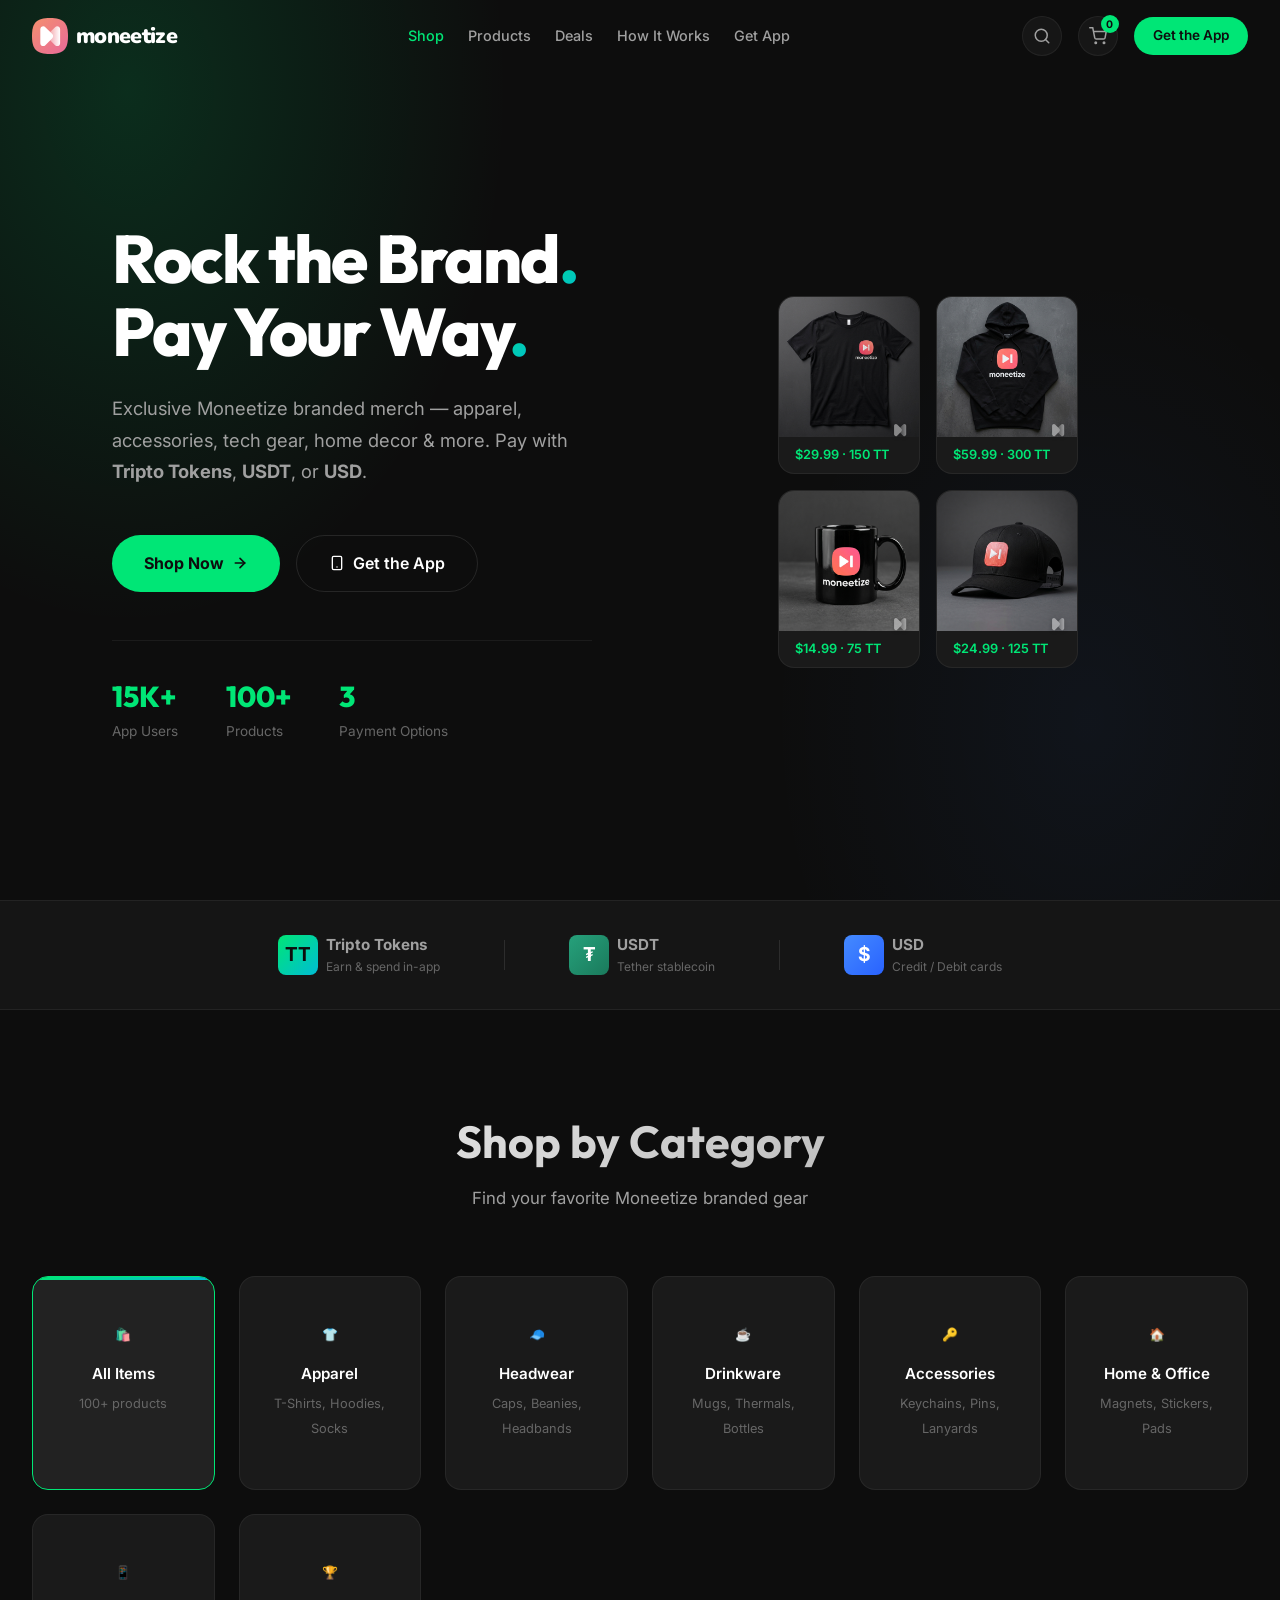
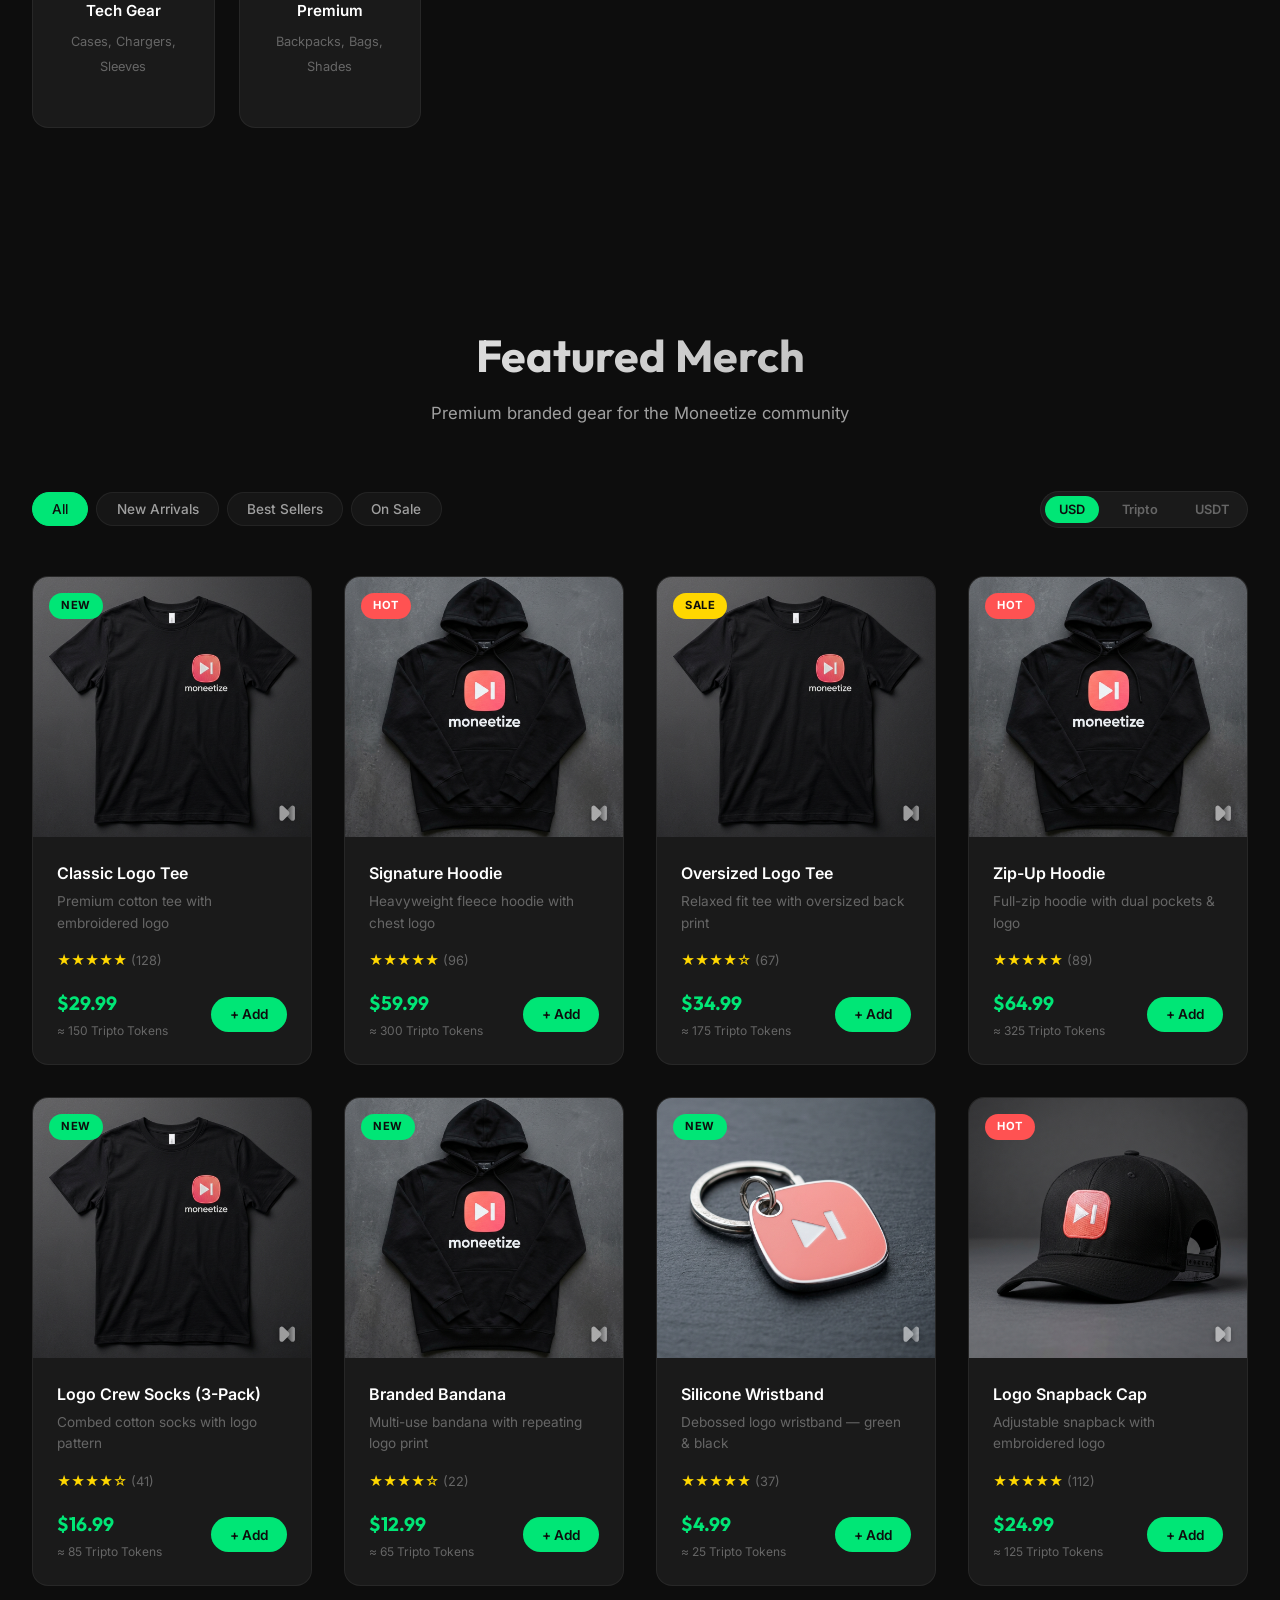
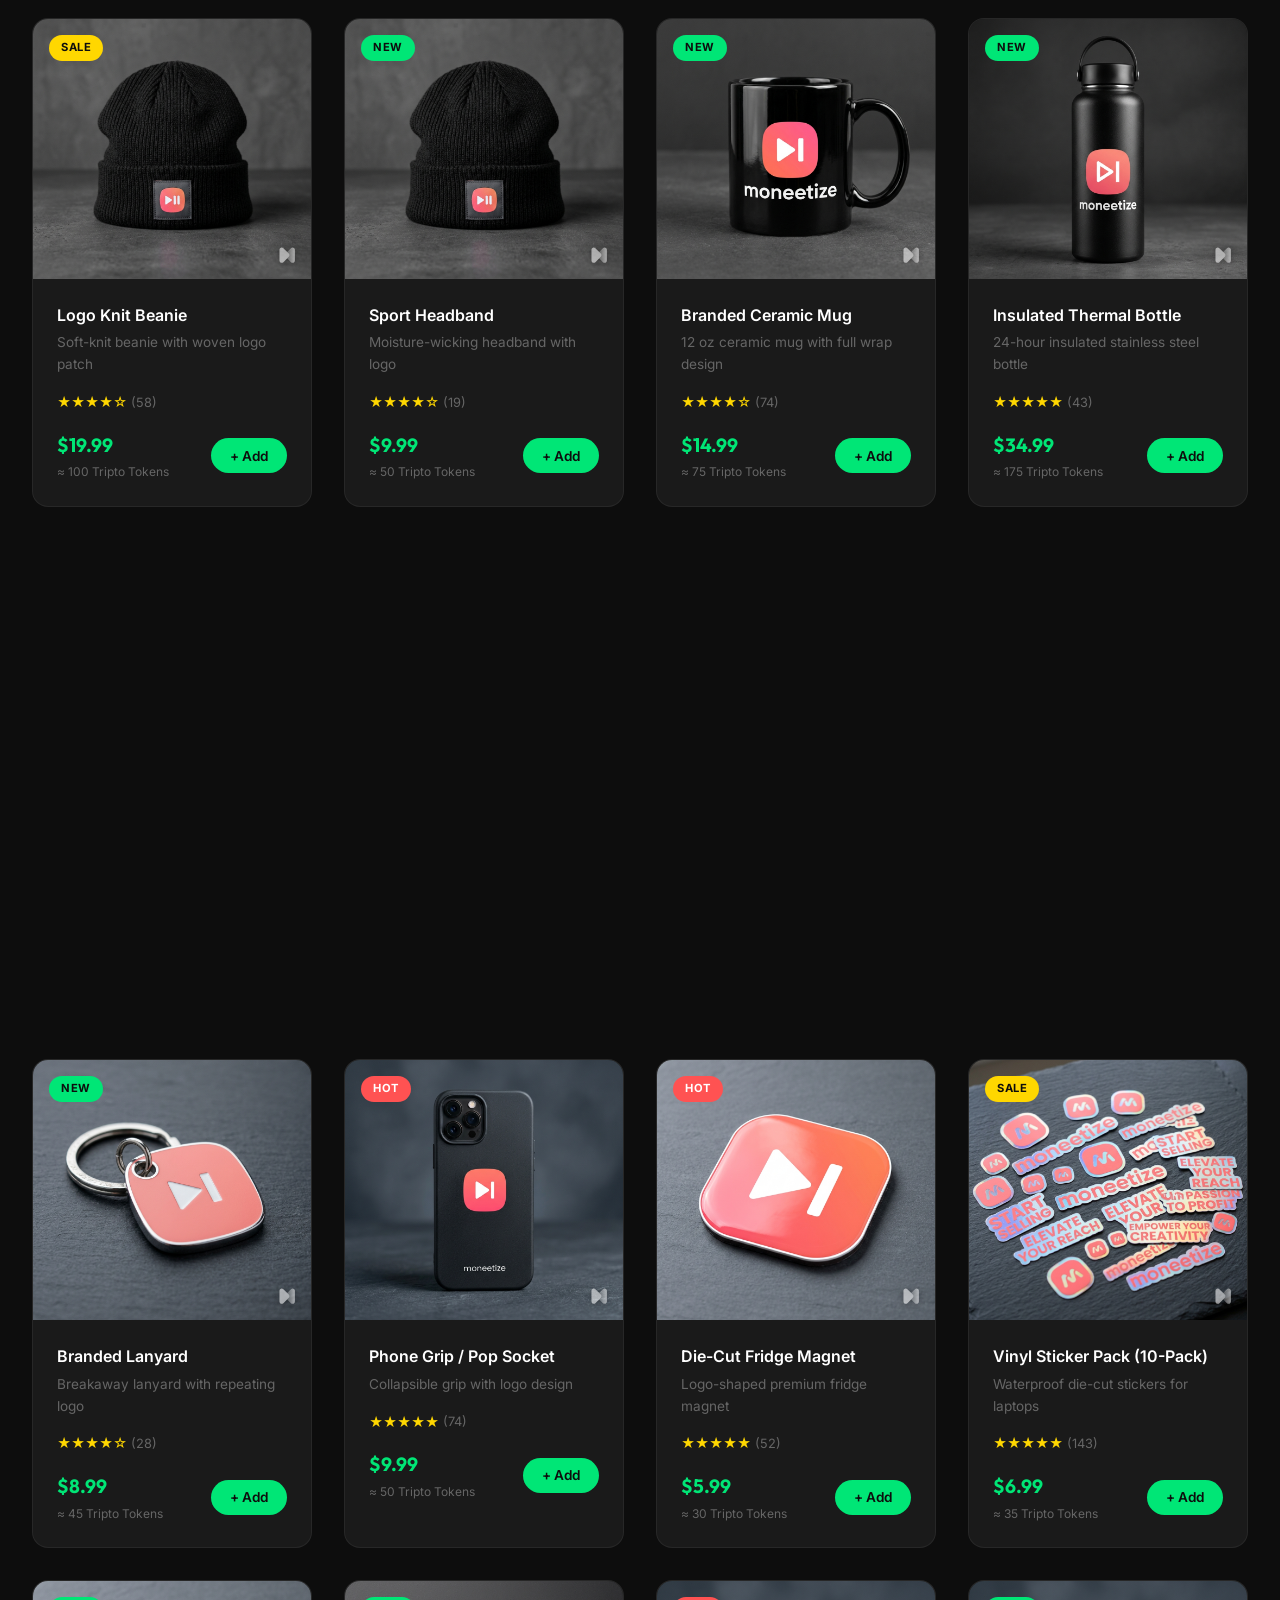
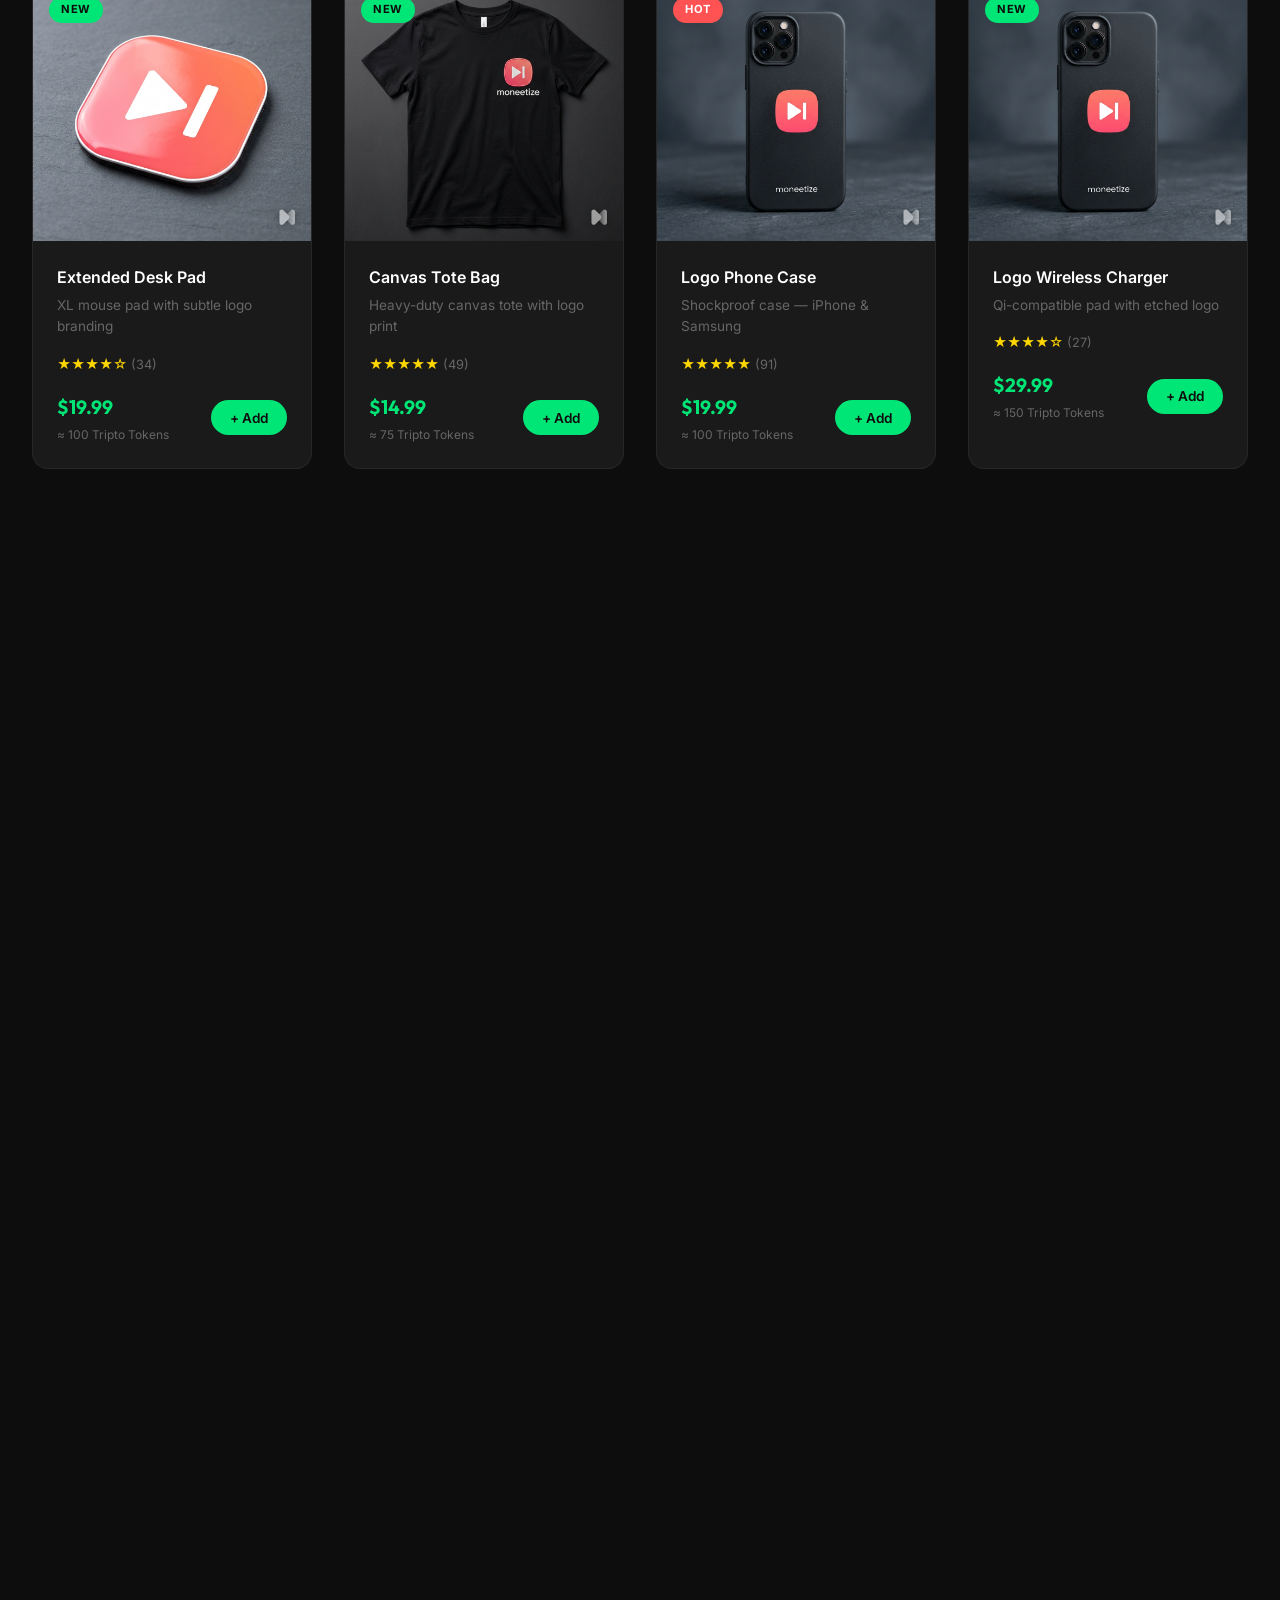
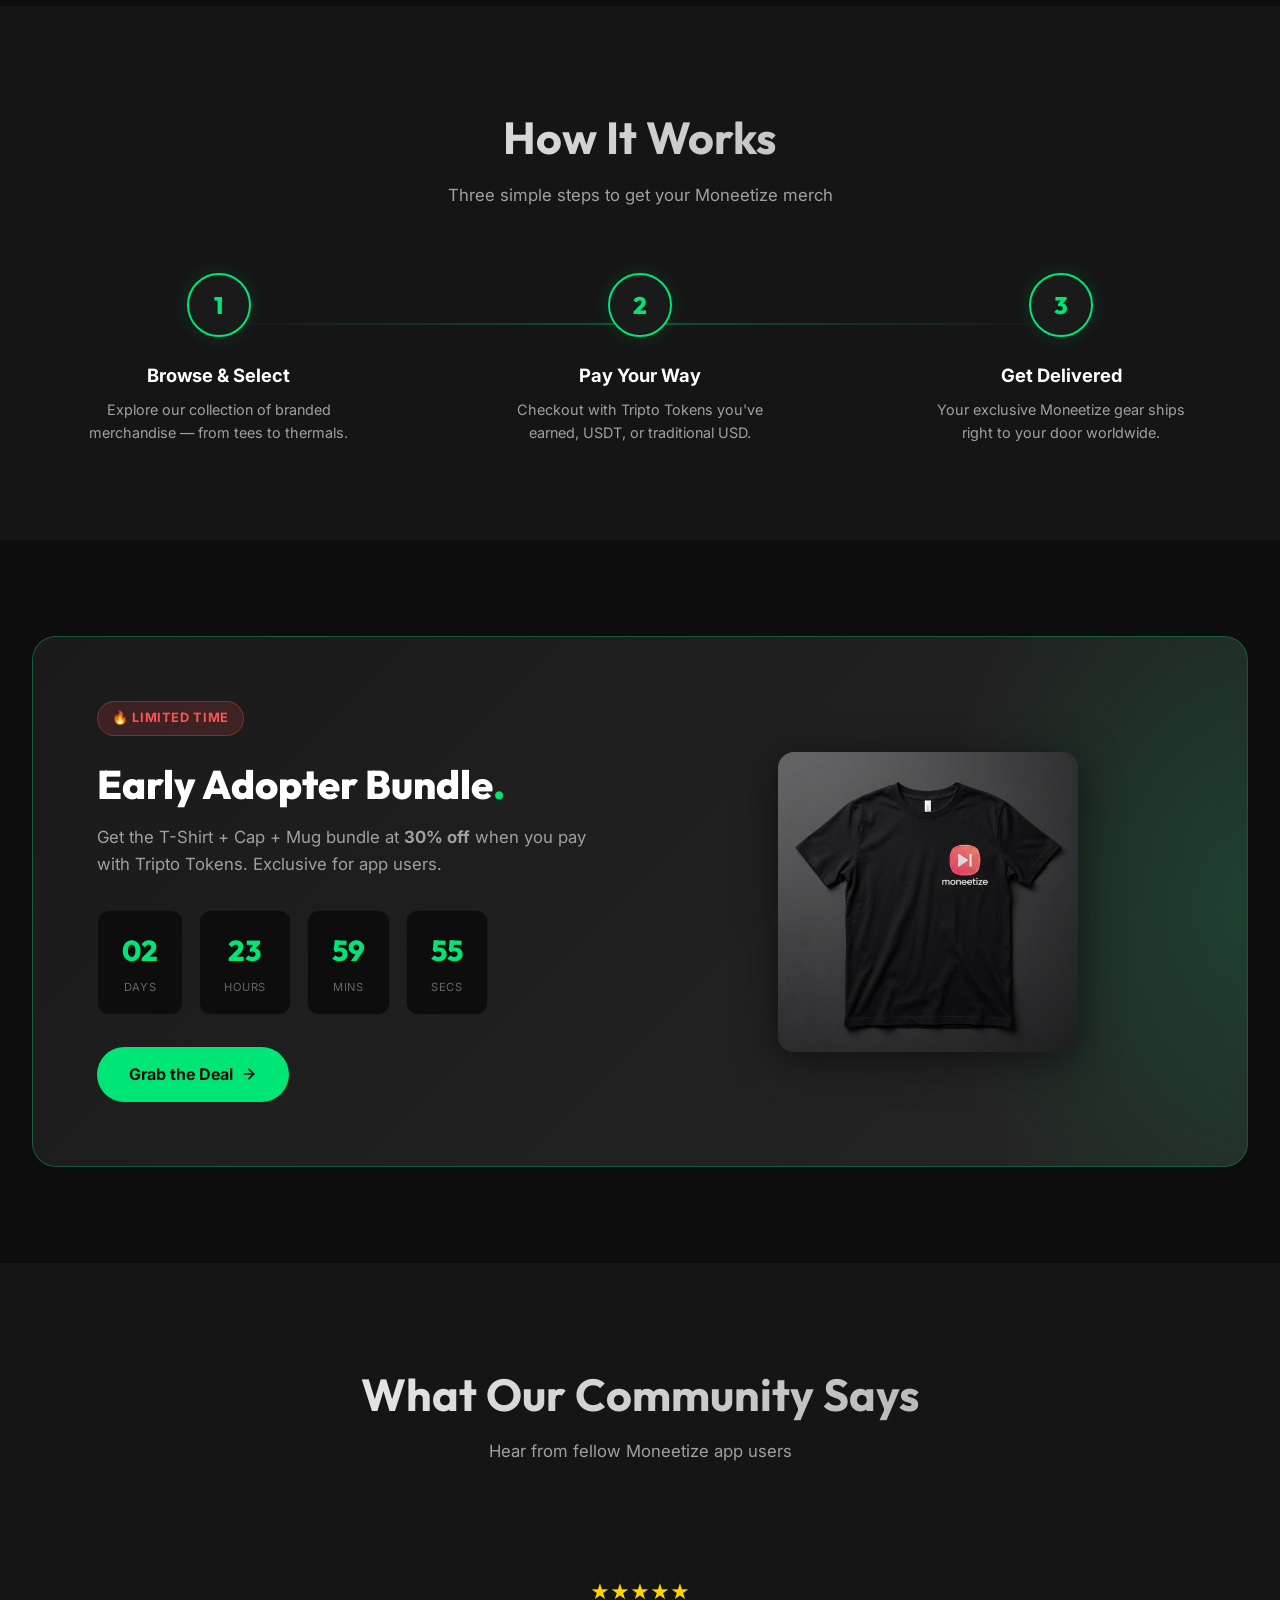
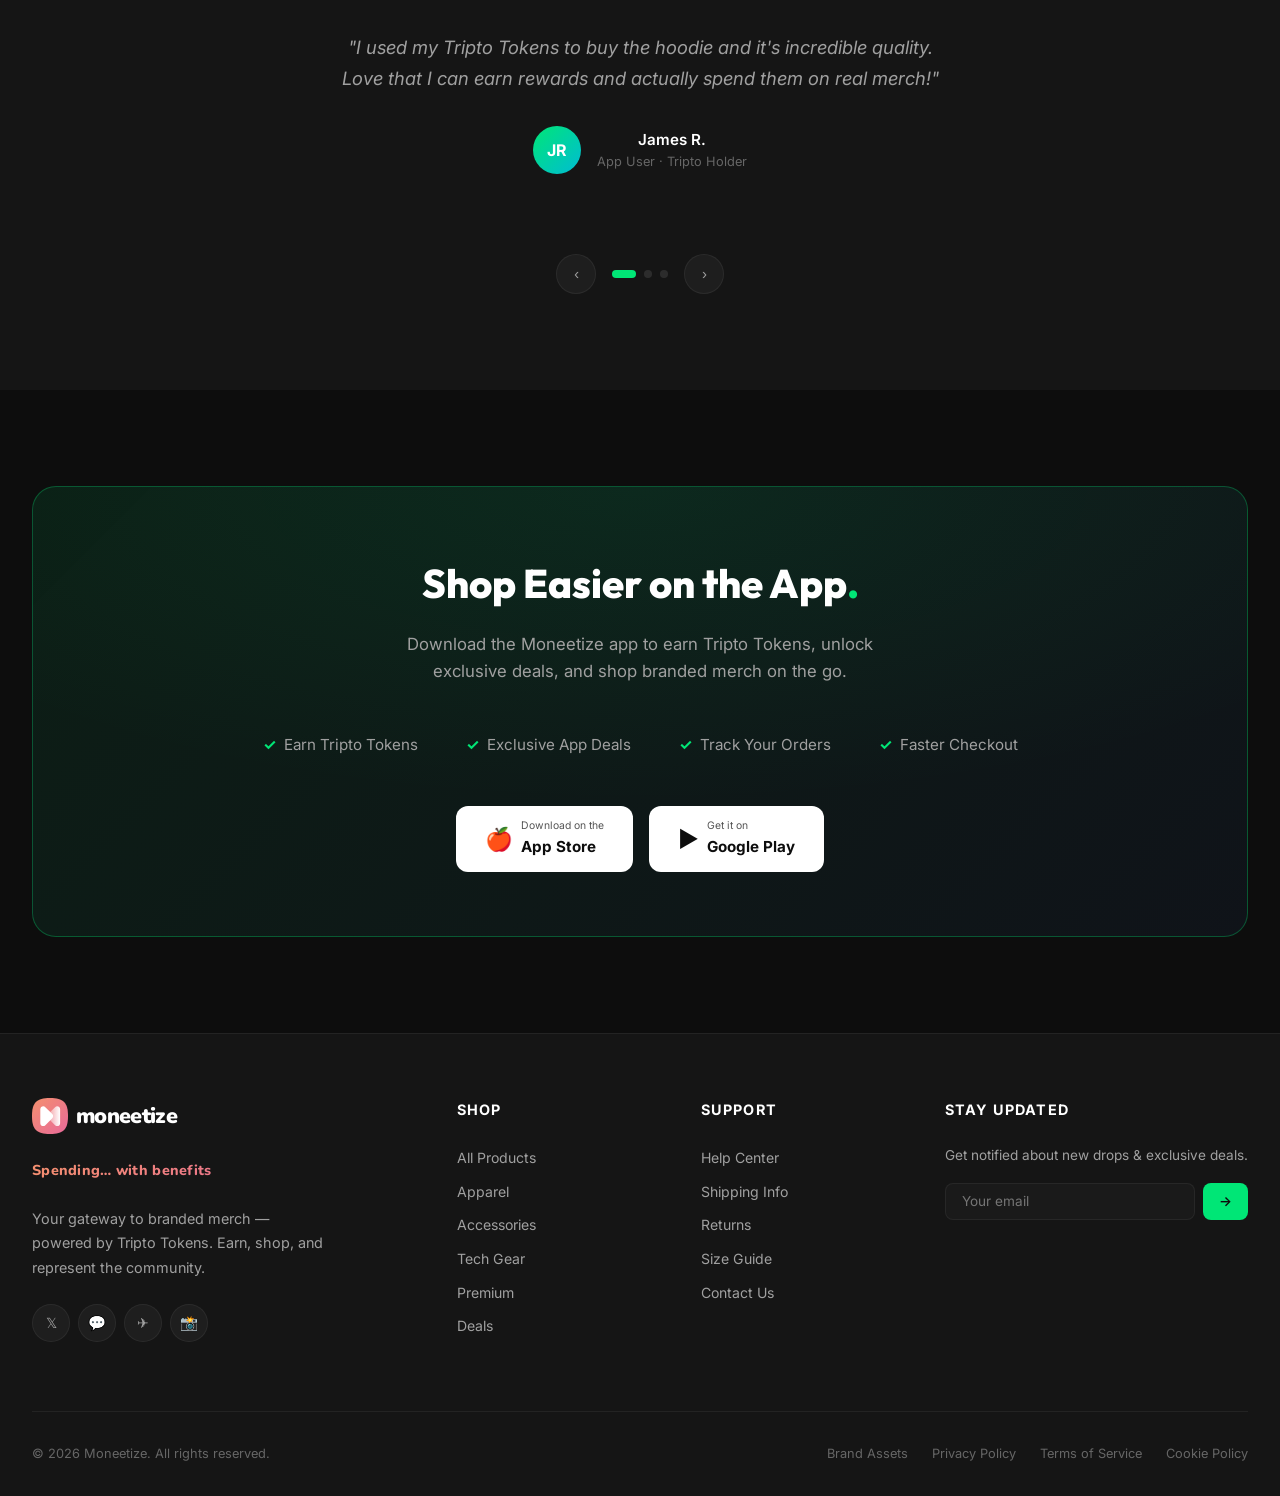
==== commit a200218c: "fix: correct bowtie/M icon in header and footer inline SVGs" ====
--- a/index.html
+++ b/index.html
@@ -18,7 +18,7 @@
     <div class="container">
       <nav class="nav">
         <a href="#" class="logo">
-          <svg class="brand-icon" viewBox="0 0 200 200" xmlns="http://www.w3.org/2000/svg" width="36" height="36" aria-hidden="true"><defs><linearGradient id="h-bg" x1="0" y1="0" x2="200" y2="200" gradientUnits="userSpaceOnUse"><stop offset="0" stop-color="#F4906E"/><stop offset="1" stop-color="#E8699A"/></linearGradient><linearGradient id="h-sh" x1="100" y1="56" x2="100" y2="144" gradientUnits="userSpaceOnUse"><stop offset="0" stop-color="#fff" stop-opacity=".9"/><stop offset="1" stop-color="#fff" stop-opacity=".3"/></linearGradient></defs><path d="M100,14 C152,14 186,48 186,100 C186,152 152,186 100,186 C48,186 14,152 14,100 C14,48 48,14 100,14Z" fill="url(#h-bg)"/><path d="M65,62 L65,138 L102,100Z" fill="#fff"/><path d="M100,62 L134,62 C137.3,62 140,64.7 140,68 L140,132 C140,135.3 137.3,138 134,138 L100,138Z" fill="url(#h-sh)"/></svg>
+          <svg class="brand-icon" viewBox="0 0 200 200" xmlns="http://www.w3.org/2000/svg" width="36" height="36" aria-hidden="true"><defs><linearGradient id="h-bg" x1="0" y1="0" x2="200" y2="200" gradientUnits="userSpaceOnUse"><stop offset="0" stop-color="#F4906E"/><stop offset="1" stop-color="#E8699A"/></linearGradient><linearGradient id="h-fade" x1="156.2" y1="101" x2="84.9" y2="101" gradientUnits="userSpaceOnUse"><stop stop-color="#fff"/><stop offset="1" stop-color="#fff" stop-opacity=".2"/></linearGradient></defs><path d="M100,0 C25.2,0 0,25.2 0,100 C0,174.8 25.2,200 100,200 C174.8,200 200,174.8 200,100 C200,25.2 174.9,0 100,0Z" fill="url(#h-bg)"/><path d="M89.6,112.7 C83.2,106.3 83.2,95.9 89.6,89.5 L128.2,50.9 C138.5,40.6 156.2,47.9 156.2,62.5 V139.7 C156.2,154.3 138.5,161.7 128.2,151.3Z" fill="url(#h-fade)"/><path d="M112.7,112.7 C119.1,106.3 119.1,95.9 112.7,89.5 L74.1,50.9 C63.9,40.6 46.2,47.9 46.2,62.5 V139.7 C46.2,154.3 63.9,161.7 74.1,151.3Z" fill="#fff"/></svg>
           <span class="logo-wordmark">moneetize</span>
         </a>
 
@@ -927,7 +927,7 @@
       <div class="footer-grid">
         <div class="footer-brand">
           <a href="#" class="logo">
-            <svg class="brand-icon" viewBox="0 0 200 200" xmlns="http://www.w3.org/2000/svg" width="40" height="40" aria-hidden="true"><defs><linearGradient id="f-bg" x1="0" y1="0" x2="200" y2="200" gradientUnits="userSpaceOnUse"><stop offset="0" stop-color="#F4906E"/><stop offset="1" stop-color="#E8699A"/></linearGradient><linearGradient id="f-sh" x1="100" y1="56" x2="100" y2="144" gradientUnits="userSpaceOnUse"><stop offset="0" stop-color="#fff" stop-opacity=".9"/><stop offset="1" stop-color="#fff" stop-opacity=".3"/></linearGradient></defs><path d="M100,14 C152,14 186,48 186,100 C186,152 152,186 100,186 C48,186 14,152 14,100 C14,48 48,14 100,14Z" fill="url(#f-bg)"/><path d="M65,62 L65,138 L102,100Z" fill="#fff"/><path d="M100,62 L134,62 C137.3,62 140,64.7 140,68 L140,132 C140,135.3 137.3,138 134,138 L100,138Z" fill="url(#f-sh)"/></svg>
+            <svg class="brand-icon" viewBox="0 0 200 200" xmlns="http://www.w3.org/2000/svg" width="40" height="40" aria-hidden="true"><defs><linearGradient id="f-bg" x1="0" y1="0" x2="200" y2="200" gradientUnits="userSpaceOnUse"><stop offset="0" stop-color="#F4906E"/><stop offset="1" stop-color="#E8699A"/></linearGradient><linearGradient id="f-fade" x1="156.2" y1="101" x2="84.9" y2="101" gradientUnits="userSpaceOnUse"><stop stop-color="#fff"/><stop offset="1" stop-color="#fff" stop-opacity=".2"/></linearGradient></defs><path d="M100,0 C25.2,0 0,25.2 0,100 C0,174.8 25.2,200 100,200 C174.8,200 200,174.8 200,100 C200,25.2 174.9,0 100,0Z" fill="url(#f-bg)"/><path d="M89.6,112.7 C83.2,106.3 83.2,95.9 89.6,89.5 L128.2,50.9 C138.5,40.6 156.2,47.9 156.2,62.5 V139.7 C156.2,154.3 138.5,161.7 128.2,151.3Z" fill="url(#f-fade)"/><path d="M112.7,112.7 C119.1,106.3 119.1,95.9 112.7,89.5 L74.1,50.9 C63.9,40.6 46.2,47.9 46.2,62.5 V139.7 C46.2,154.3 63.9,161.7 74.1,151.3Z" fill="#fff"/></svg>
             <span class="logo-wordmark">moneetize</span>
           </a>
           <p class="brand-slogan">Spending… with benefits</p>
--- a/styles.css
+++ b/styles.css
@@ -41,6 +41,18 @@
   /* Typography */
   --font-primary: 'Inter', -apple-system, BlinkMacSystemFont, sans-serif;
   --font-display: 'Outfit', 'Inter', sans-serif;
+  --font-brand: 'Nunito', 'Outfit', sans-serif;
+
+  /* Brand Identity */
+  --brand-coral-start: #F4906E;
+  --brand-coral-end: #E8699A;
+  --brand-blue-start: #7B8EF6;
+  --brand-blue-end: #6366F1;
+  --brand-teal-start: #7DD3E6;
+  --brand-teal-end: #6ECDB4;
+  --brand-green-start: #8BD44E;
+  --brand-green-end: #C6E040;
+  --brand-black: #1C1C1E;
 
   /* Spacing */
   --space-xs: 0.25rem;
@@ -199,6 +211,33 @@
   height: 36px;
   width: auto;
   object-fit: contain;
+}
+
+.brand-icon {
+  width: 36px;
+  height: 36px;
+  flex-shrink: 0;
+  border-radius: var(--radius-sm);
+}
+
+.logo-wordmark {
+  font-family: var(--font-brand);
+  font-weight: 900;
+  font-size: 1.35rem;
+  letter-spacing: -0.03em;
+  color: var(--text-primary);
+}
+
+.brand-slogan {
+  font-family: var(--font-brand);
+  font-weight: 800;
+  font-size: 0.85rem;
+  letter-spacing: 0.02em;
+  background: linear-gradient(135deg, var(--brand-coral-start), var(--brand-coral-end));
+  -webkit-background-clip: text;
+  -webkit-text-fill-color: transparent;
+  background-clip: text;
+  margin-bottom: var(--space-sm);
 }
 
 .nav-links {
@@ -554,10 +593,10 @@
   content: '';
   position: absolute;
   bottom: 32px;
-  right: 6px;
-  width: 60px;
-  height: 16px;
-  background: url('logo-white.svg') center / contain no-repeat;
+  right: 8px;
+  width: 22px;
+  height: 22px;
+  background: url('assets/logos/icon-white.svg') center / contain no-repeat;
   opacity: 0.45;
   z-index: 2;
   pointer-events: none;
@@ -829,10 +868,9 @@
   position: absolute;
   bottom: 10px;
   right: 10px;
-  width: 90px;
-  height: 22px;
-  background: url('logo-white.svg') center / contain no-repeat;
-  background-size: 90px auto;
+  width: 28px;
+  height: 28px;
+  background: url('assets/logos/icon-white.svg') center / contain no-repeat;
   opacity: 0.55;
   z-index: 2;
   pointer-events: none;
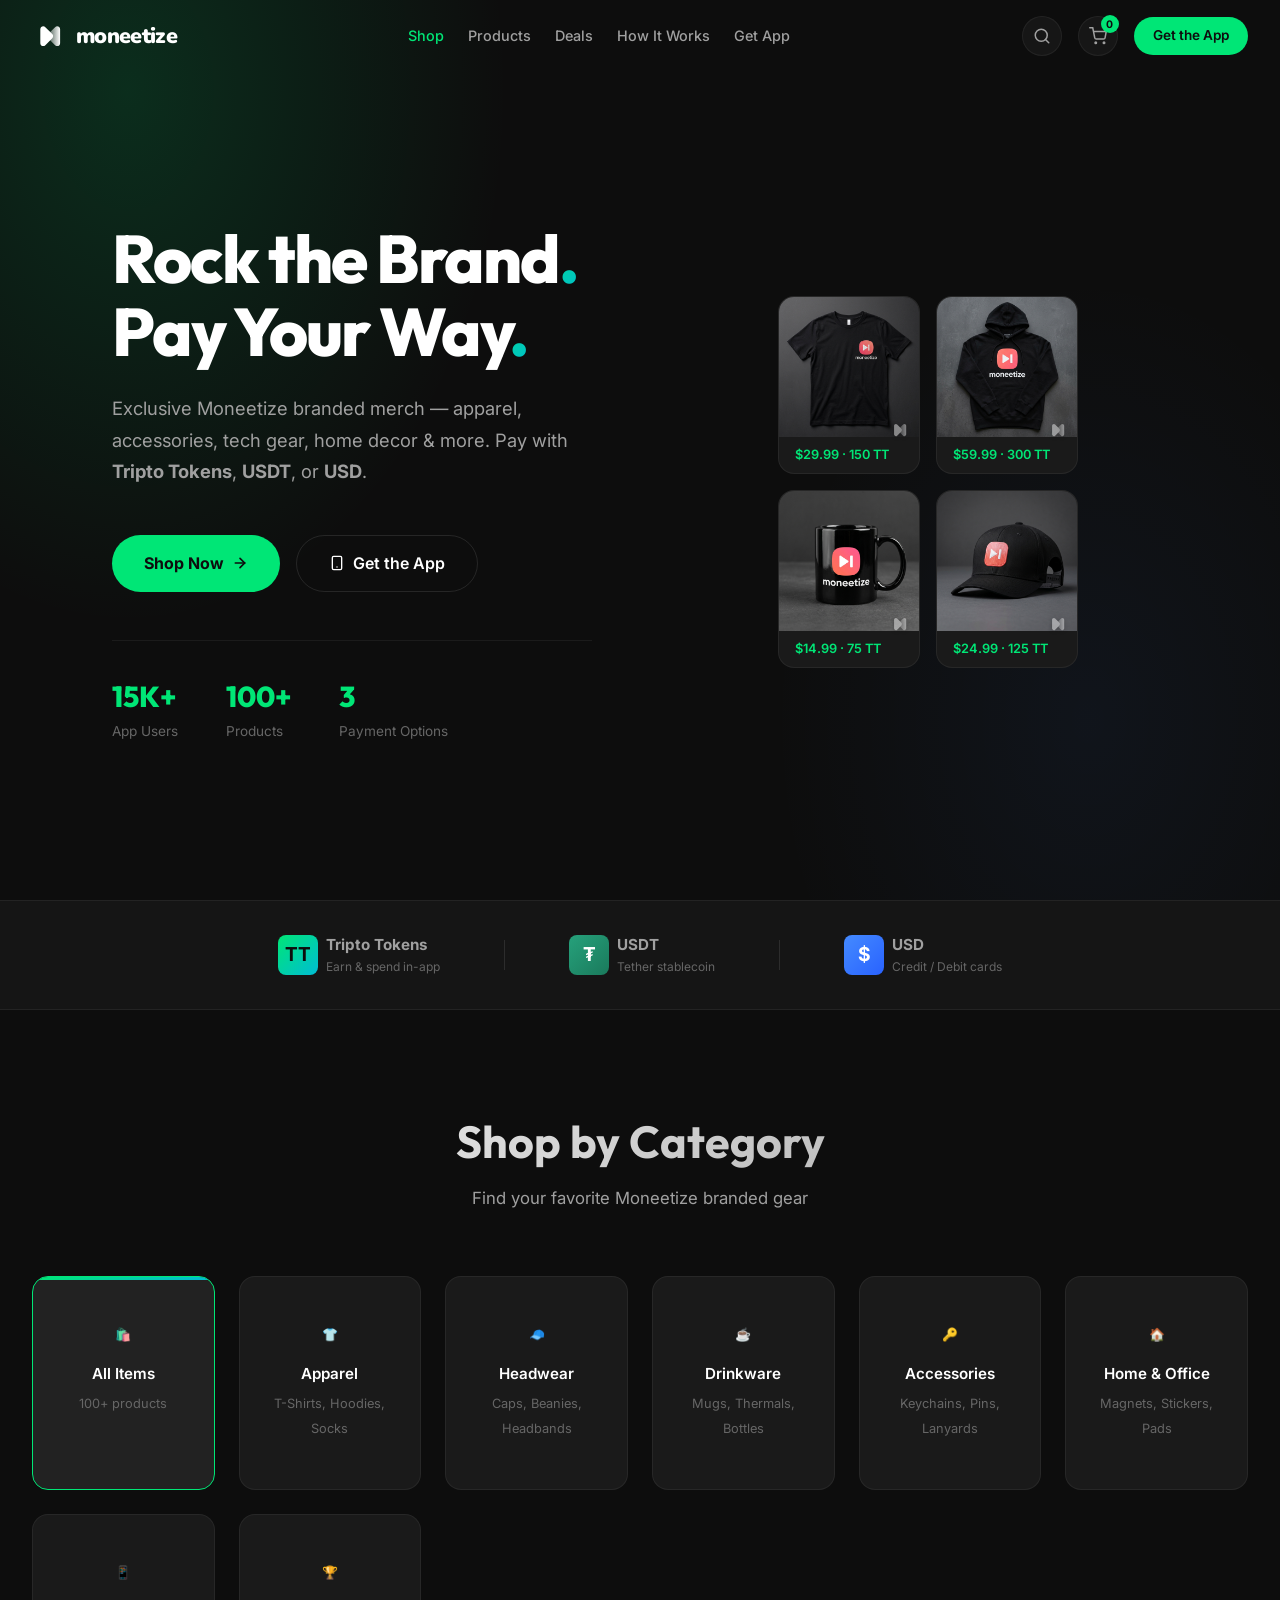
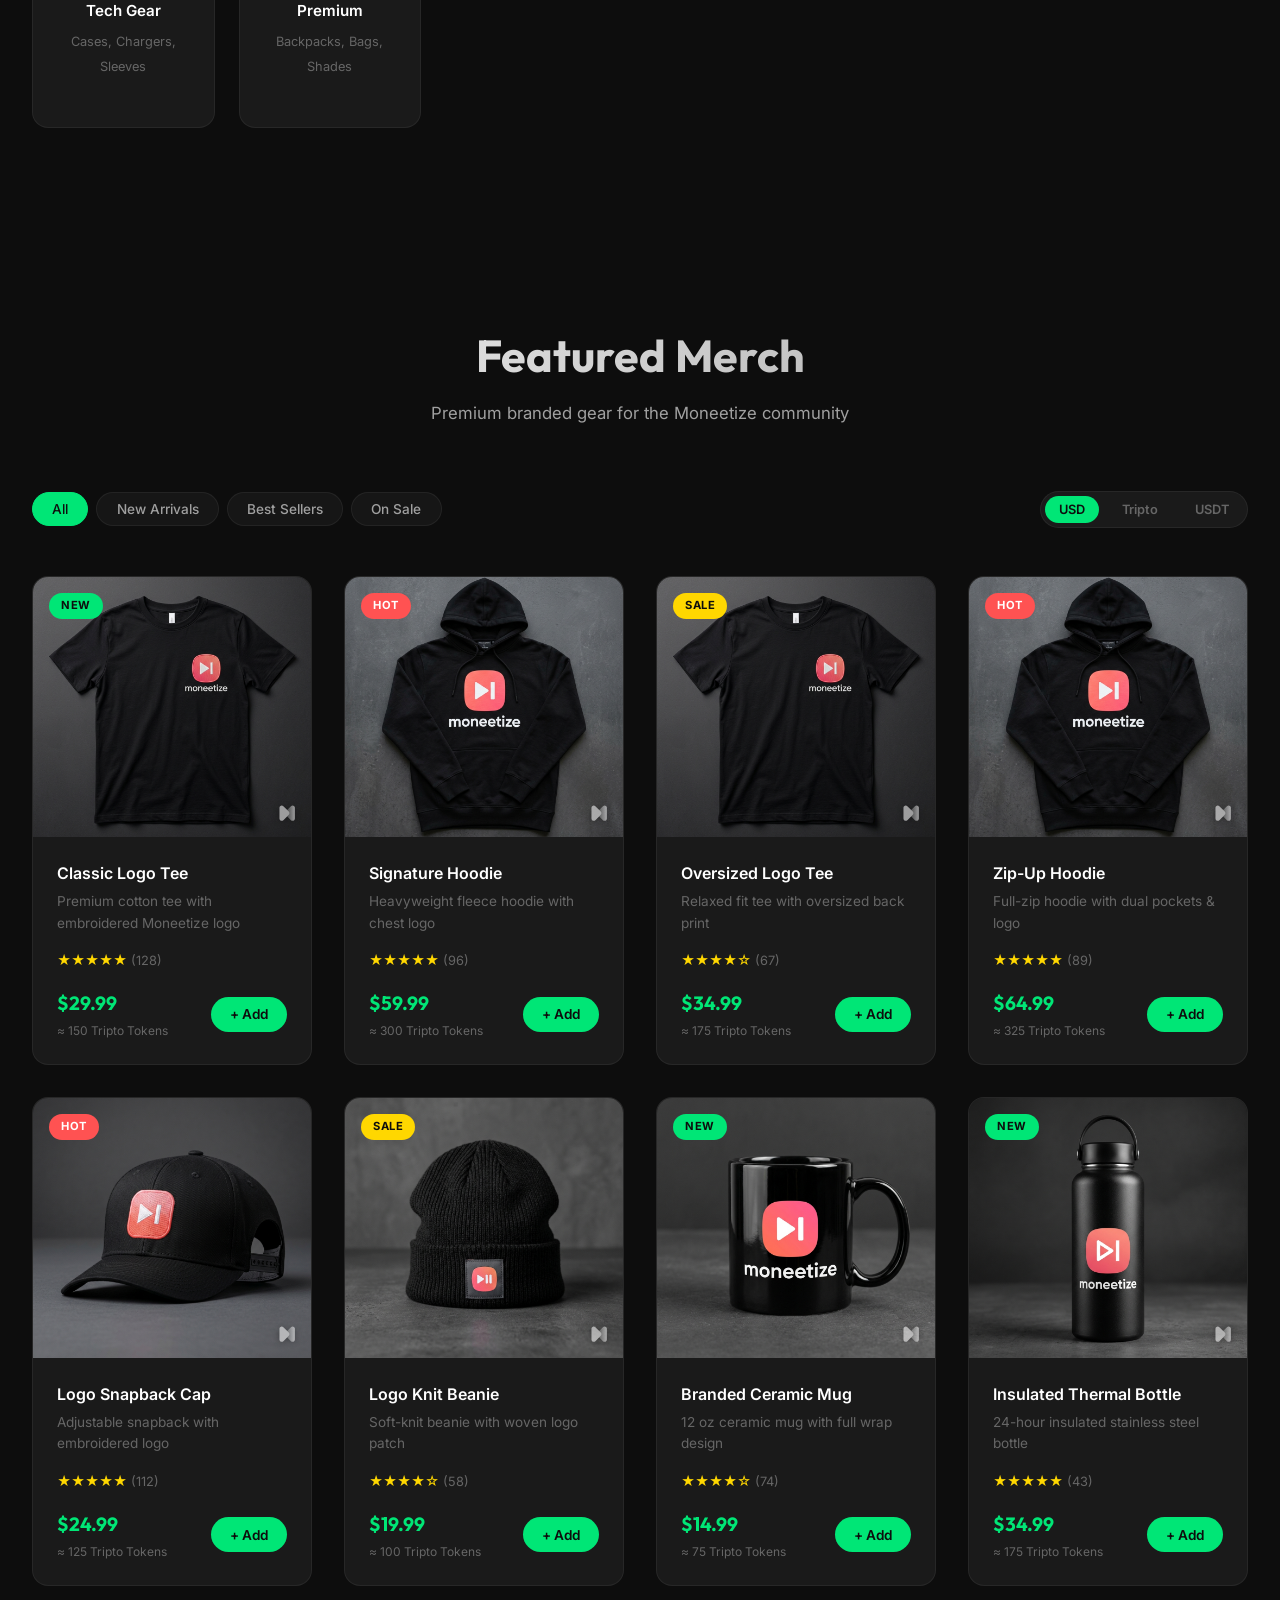
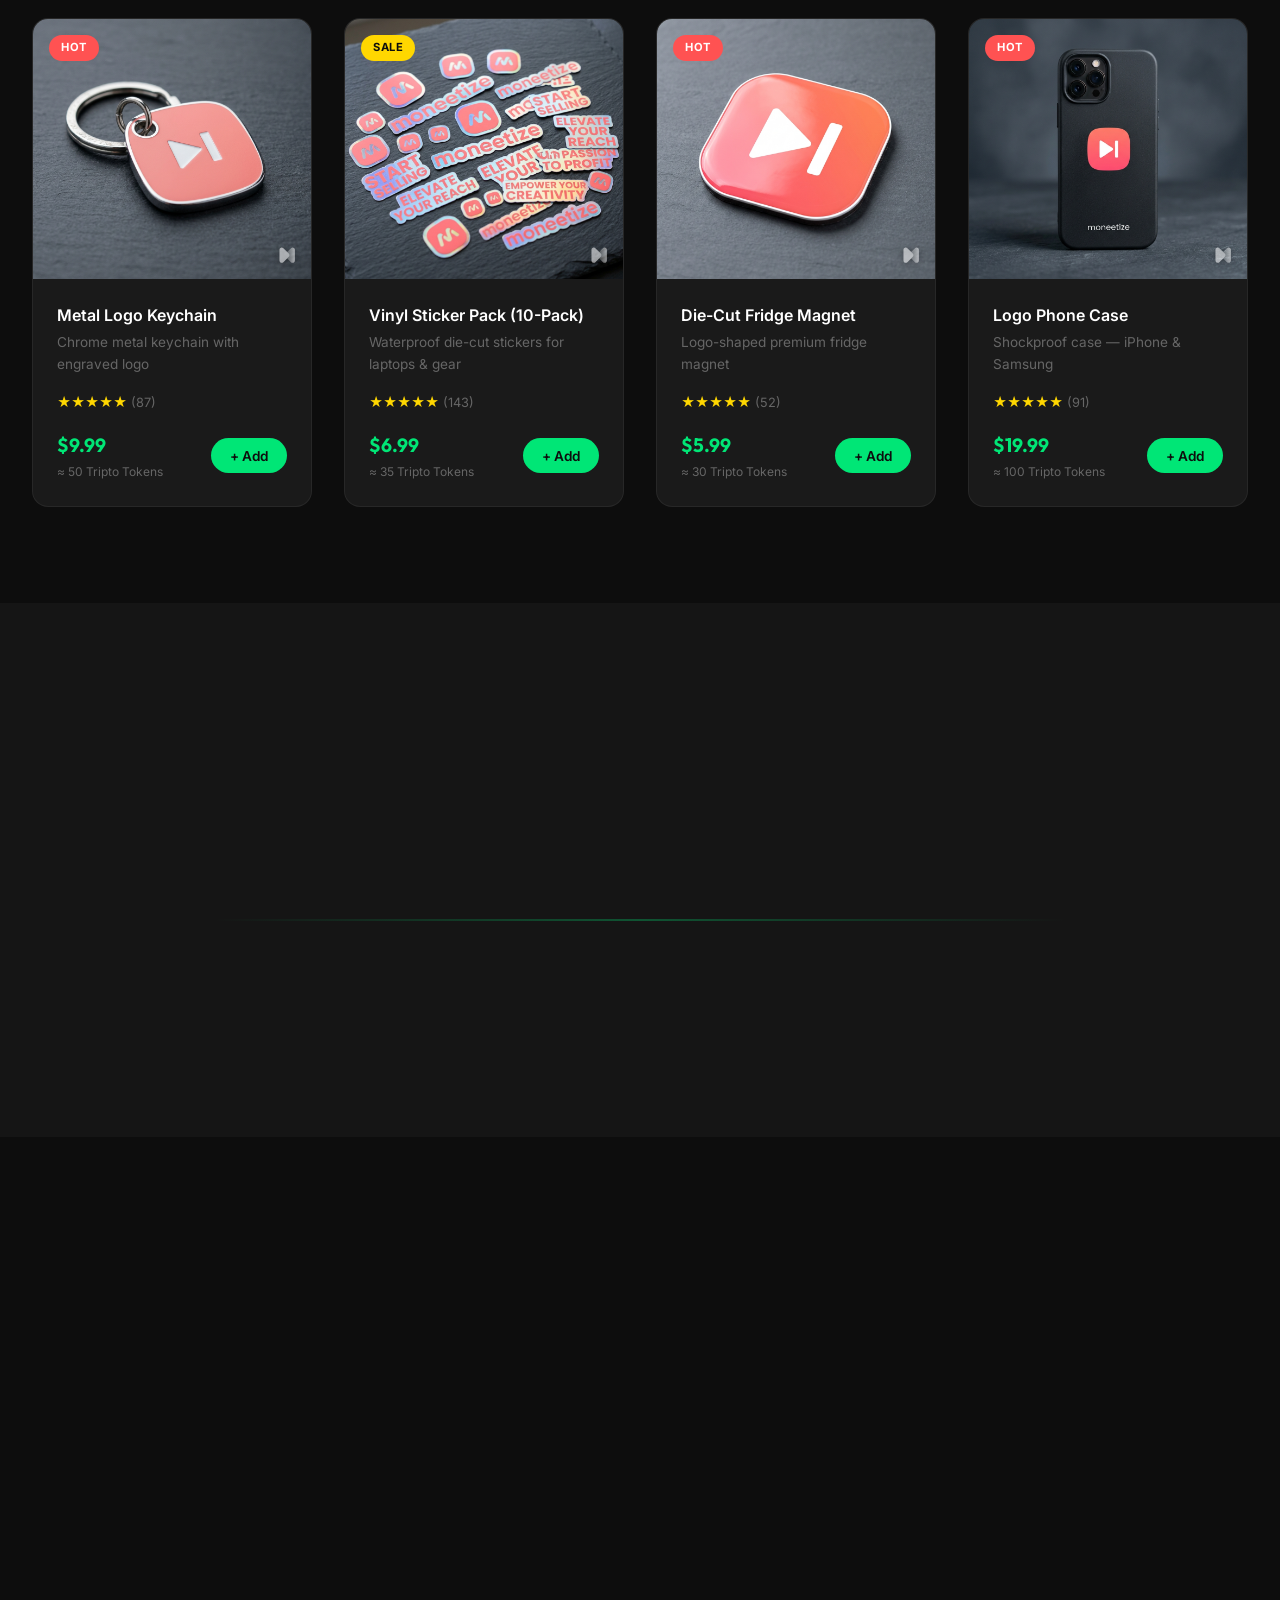
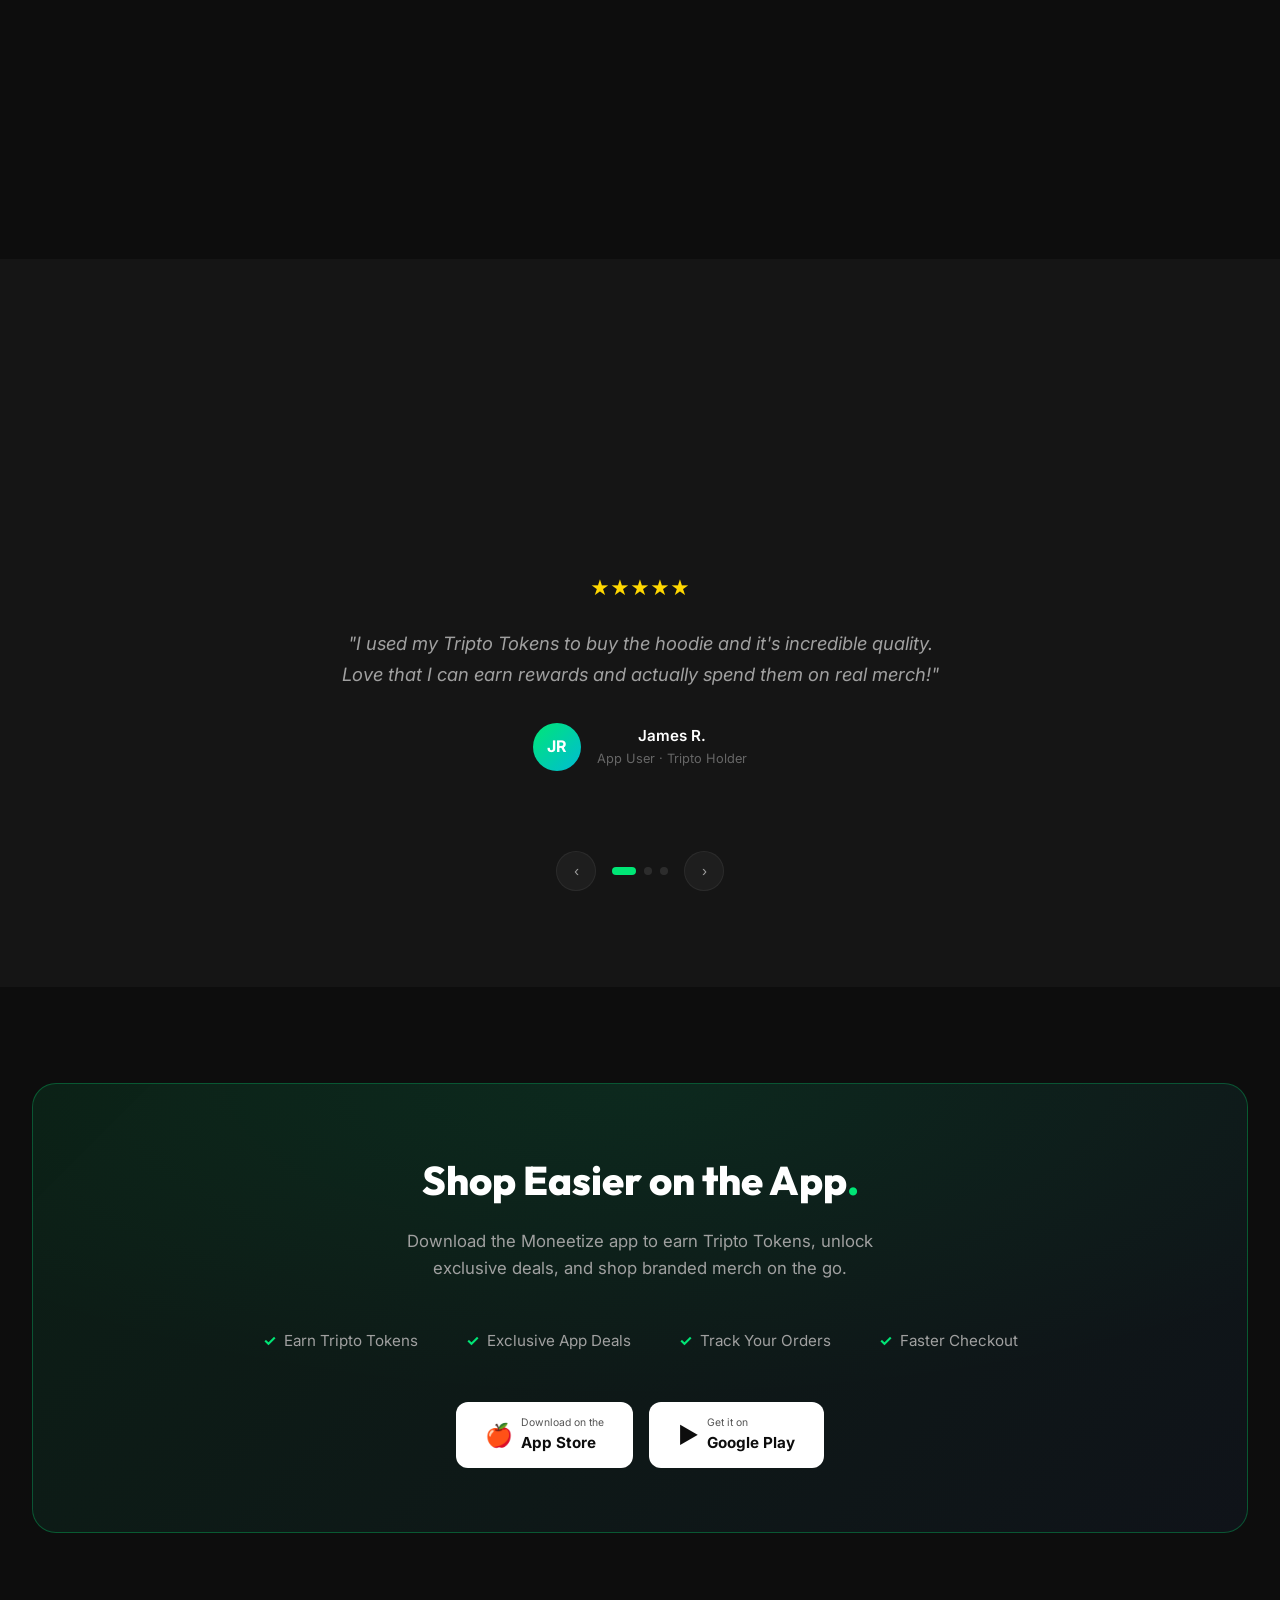
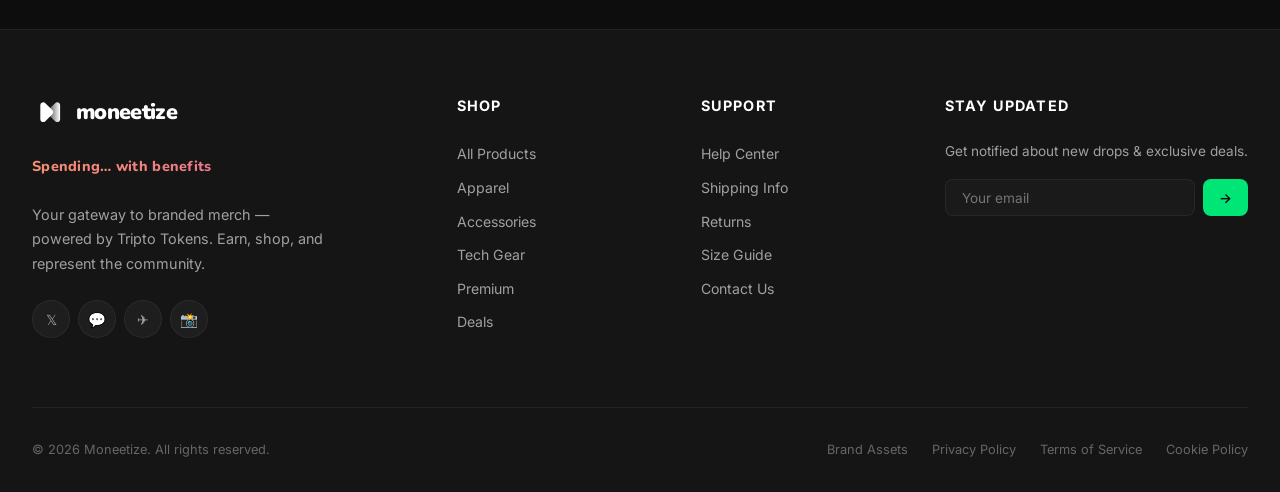
==== commit d63ac4f5: "fix: curate products to match images, switch logos to B&W default" ====
--- a/index.html
+++ b/index.html
@@ -5,7 +5,7 @@
   <meta name="viewport" content="width=device-width, initial-scale=1.0">
   <meta name="description" content="Moneetize Marketplace — Shop branded merch, pay with Tripto Tokens, USDT, or USD. T-shirts, mugs, caps, beanies, thermals and more.">
   <title>Moneetize — Branded Merchandise Marketplace</title>
-  <link rel="icon" type="image/svg+xml" href="assets/logos/icon-coral.svg">
+  <link rel="icon" type="image/svg+xml" href="assets/logos/icon-black.svg">
   <link rel="preconnect" href="https://fonts.googleapis.com">
   <link rel="preconnect" href="https://fonts.gstatic.com" crossorigin>
   <link href="https://fonts.googleapis.com/css2?family=Nunito:wght@800;900&display=swap" rel="stylesheet">
@@ -18,7 +18,7 @@
     <div class="container">
       <nav class="nav">
         <a href="#" class="logo">
-          <svg class="brand-icon" viewBox="0 0 200 200" xmlns="http://www.w3.org/2000/svg" width="36" height="36" aria-hidden="true"><defs><linearGradient id="h-bg" x1="0" y1="0" x2="200" y2="200" gradientUnits="userSpaceOnUse"><stop offset="0" stop-color="#F4906E"/><stop offset="1" stop-color="#E8699A"/></linearGradient><linearGradient id="h-fade" x1="156.2" y1="101" x2="84.9" y2="101" gradientUnits="userSpaceOnUse"><stop stop-color="#fff"/><stop offset="1" stop-color="#fff" stop-opacity=".2"/></linearGradient></defs><path d="M100,0 C25.2,0 0,25.2 0,100 C0,174.8 25.2,200 100,200 C174.8,200 200,174.8 200,100 C200,25.2 174.9,0 100,0Z" fill="url(#h-bg)"/><path d="M89.6,112.7 C83.2,106.3 83.2,95.9 89.6,89.5 L128.2,50.9 C138.5,40.6 156.2,47.9 156.2,62.5 V139.7 C156.2,154.3 138.5,161.7 128.2,151.3Z" fill="url(#h-fade)"/><path d="M112.7,112.7 C119.1,106.3 119.1,95.9 112.7,89.5 L74.1,50.9 C63.9,40.6 46.2,47.9 46.2,62.5 V139.7 C46.2,154.3 63.9,161.7 74.1,151.3Z" fill="#fff"/></svg>
+          <svg class="brand-icon" viewBox="0 0 200 200" xmlns="http://www.w3.org/2000/svg" width="36" height="36" aria-hidden="true"><defs><linearGradient id="h-fade" x1="156.2" y1="101" x2="84.9" y2="101" gradientUnits="userSpaceOnUse"><stop stop-color="#fff"/><stop offset="1" stop-color="#fff" stop-opacity=".2"/></linearGradient></defs><path d="M89.6,112.7 C83.2,106.3 83.2,95.9 89.6,89.5 L128.2,50.9 C138.5,40.6 156.2,47.9 156.2,62.5 V139.7 C156.2,154.3 138.5,161.7 128.2,151.3Z" fill="url(#h-fade)"/><path d="M112.7,112.7 C119.1,106.3 119.1,95.9 112.7,89.5 L74.1,50.9 C63.9,40.6 46.2,47.9 46.2,62.5 V139.7 C46.2,154.3 63.9,161.7 74.1,151.3Z" fill="#fff"/></svg>
           <span class="logo-wordmark">moneetize</span>
         </a>
 
@@ -240,7 +240,7 @@
           </div>
           <div class="product-info">
             <h3>Classic Logo Tee</h3>
-            <p class="product-desc">Premium cotton tee with embroidered logo</p>
+            <p class="product-desc">Premium cotton tee with embroidered Moneetize logo</p>
             <div class="product-rating"><span class="stars">★★★★★</span><span class="count">(128)</span></div>
             <div class="product-pricing">
               <div><span class="price" data-usd="29.99" data-tripto="150" data-usdt="29.99">$29.99</span><span class="price-alt">≈ 150 Tripto Tokens</span></div>
@@ -300,61 +300,10 @@
           </div>
         </div>
 
-        <div class="product-card reveal" data-category="apparel" data-tag="new">
-          <div class="product-image">
-            <img src="images/tshirt.png" alt="Logo Crew Socks">
-            <span class="product-badge new">New</span>
-            <button class="product-wishlist" aria-label="Wishlist">♡</button>
-          </div>
-          <div class="product-info">
-            <h3>Logo Crew Socks (3-Pack)</h3>
-            <p class="product-desc">Combed cotton socks with logo pattern</p>
-            <div class="product-rating"><span class="stars">★★★★☆</span><span class="count">(41)</span></div>
-            <div class="product-pricing">
-              <div><span class="price" data-usd="16.99" data-tripto="85" data-usdt="16.99">$16.99</span><span class="price-alt">≈ 85 Tripto Tokens</span></div>
-              <button class="btn-add-cart" onclick="addToCart('Logo Crew Socks', 16.99, 'images/tshirt.png')">+ Add</button>
-            </div>
-          </div>
-        </div>
-
-        <div class="product-card reveal" data-category="apparel" data-tag="new">
-          <div class="product-image">
-            <img src="images/hoodie.png" alt="Branded Bandana">
-            <span class="product-badge new">New</span>
-            <button class="product-wishlist" aria-label="Wishlist">♡</button>
-          </div>
-          <div class="product-info">
-            <h3>Branded Bandana</h3>
-            <p class="product-desc">Multi-use bandana with repeating logo print</p>
-            <div class="product-rating"><span class="stars">★★★★☆</span><span class="count">(22)</span></div>
-            <div class="product-pricing">
-              <div><span class="price" data-usd="12.99" data-tripto="65" data-usdt="12.99">$12.99</span><span class="price-alt">≈ 65 Tripto Tokens</span></div>
-              <button class="btn-add-cart" onclick="addToCart('Branded Bandana', 12.99, 'images/hoodie.png')">+ Add</button>
-            </div>
-          </div>
-        </div>
-
-        <div class="product-card reveal" data-category="apparel" data-tag="new">
-          <div class="product-image">
-            <img src="images/keychain.png" alt="Silicone Wristband">
-            <span class="product-badge new">New</span>
-            <button class="product-wishlist" aria-label="Wishlist">♡</button>
-          </div>
-          <div class="product-info">
-            <h3>Silicone Wristband</h3>
-            <p class="product-desc">Debossed logo wristband — green & black</p>
-            <div class="product-rating"><span class="stars">★★★★★</span><span class="count">(37)</span></div>
-            <div class="product-pricing">
-              <div><span class="price" data-usd="4.99" data-tripto="25" data-usdt="4.99">$4.99</span><span class="price-alt">≈ 25 Tripto Tokens</span></div>
-              <button class="btn-add-cart" onclick="addToCart('Silicone Wristband', 4.99, 'images/keychain.png')">+ Add</button>
-            </div>
-          </div>
-        </div>
-
         <!-- ===== HEADWEAR ===== -->
         <div class="product-card reveal" data-category="headwear" data-tag="hot">
           <div class="product-image">
-            <img src="images/cap.png" alt="Snapback Cap">
+            <img src="images/cap.png" alt="Logo Snapback Cap">
             <span class="product-badge hot">Hot</span>
             <button class="product-wishlist" aria-label="Wishlist">♡</button>
           </div>
@@ -371,7 +320,7 @@
 
         <div class="product-card reveal" data-category="headwear" data-tag="sale">
           <div class="product-image">
-            <img src="images/beanie.png" alt="Knit Beanie">
+            <img src="images/beanie.png" alt="Logo Knit Beanie">
             <span class="product-badge sale">Sale</span>
             <button class="product-wishlist" aria-label="Wishlist">♡</button>
           </div>
@@ -386,27 +335,10 @@
           </div>
         </div>
 
-        <div class="product-card reveal" data-category="headwear" data-tag="new">
-          <div class="product-image">
-            <img src="images/beanie.png" alt="Sport Headband">
-            <span class="product-badge new">New</span>
-            <button class="product-wishlist" aria-label="Wishlist">♡</button>
-          </div>
-          <div class="product-info">
-            <h3>Sport Headband</h3>
-            <p class="product-desc">Moisture-wicking headband with logo</p>
-            <div class="product-rating"><span class="stars">★★★★☆</span><span class="count">(19)</span></div>
-            <div class="product-pricing">
-              <div><span class="price" data-usd="9.99" data-tripto="50" data-usdt="9.99">$9.99</span><span class="price-alt">≈ 50 Tripto Tokens</span></div>
-              <button class="btn-add-cart" onclick="addToCart('Sport Headband', 9.99, 'images/beanie.png')">+ Add</button>
-            </div>
-          </div>
-        </div>
-
         <!-- ===== DRINKWARE ===== -->
         <div class="product-card reveal" data-category="drinkware" data-tag="new">
           <div class="product-image">
-            <img src="images/mug.png" alt="Moneetize Mug">
+            <img src="images/mug.png" alt="Branded Ceramic Mug">
             <span class="product-badge new">New</span>
             <button class="product-wishlist" aria-label="Wishlist">♡</button>
           </div>
@@ -438,40 +370,6 @@
           </div>
         </div>
 
-        <div class="product-card reveal" data-category="drinkware" data-tag="hot">
-          <div class="product-image">
-            <img src="images/thermal.png" alt="XL Water Bottle">
-            <span class="product-badge hot">Hot</span>
-            <button class="product-wishlist" aria-label="Wishlist">♡</button>
-          </div>
-          <div class="product-info">
-            <h3>XL Water Bottle</h3>
-            <p class="product-desc">32 oz BPA-free sports bottle with logo</p>
-            <div class="product-rating"><span class="stars">★★★★★</span><span class="count">(56)</span></div>
-            <div class="product-pricing">
-              <div><span class="price" data-usd="22.99" data-tripto="115" data-usdt="22.99">$22.99</span><span class="price-alt">≈ 115 Tripto Tokens</span></div>
-              <button class="btn-add-cart" onclick="addToCart('XL Water Bottle', 22.99, 'images/thermal.png')">+ Add</button>
-            </div>
-          </div>
-        </div>
-
-        <div class="product-card reveal" data-category="drinkware" data-tag="new">
-          <div class="product-image">
-            <img src="images/mug.png" alt="Coaster Set">
-            <span class="product-badge new">New</span>
-            <button class="product-wishlist" aria-label="Wishlist">♡</button>
-          </div>
-          <div class="product-info">
-            <h3>Logo Coaster Set (4-Pack)</h3>
-            <p class="product-desc">Cork-backed coasters with branded designs</p>
-            <div class="product-rating"><span class="stars">★★★★☆</span><span class="count">(31)</span></div>
-            <div class="product-pricing">
-              <div><span class="price" data-usd="12.99" data-tripto="65" data-usdt="12.99">$12.99</span><span class="price-alt">≈ 65 Tripto Tokens</span></div>
-              <button class="btn-add-cart" onclick="addToCart('Logo Coaster Set', 12.99, 'images/mug.png')">+ Add</button>
-            </div>
-          </div>
-        </div>
-
         <!-- ===== ACCESSORIES ===== -->
         <div class="product-card reveal" data-category="accessories" data-tag="hot">
           <div class="product-image">
@@ -490,53 +388,19 @@
           </div>
         </div>
 
-        <div class="product-card reveal" data-category="accessories" data-tag="new">
-          <div class="product-image">
-            <img src="images/keychain.png" alt="Enamel Pin">
-            <span class="product-badge new">New</span>
-            <button class="product-wishlist" aria-label="Wishlist">♡</button>
-          </div>
-          <div class="product-info">
-            <h3>Enamel Pin Set</h3>
-            <p class="product-desc">Collectible hard-enamel pins (2-pack)</p>
-            <div class="product-rating"><span class="stars">★★★★★</span><span class="count">(63)</span></div>
-            <div class="product-pricing">
-              <div><span class="price" data-usd="7.99" data-tripto="40" data-usdt="7.99">$7.99</span><span class="price-alt">≈ 40 Tripto Tokens</span></div>
-              <button class="btn-add-cart" onclick="addToCart('Enamel Pin Set', 7.99, 'images/keychain.png')">+ Add</button>
-            </div>
-          </div>
-        </div>
-
-        <div class="product-card reveal" data-category="accessories" data-tag="new">
-          <div class="product-image">
-            <img src="images/keychain.png" alt="Branded Lanyard">
-            <span class="product-badge new">New</span>
-            <button class="product-wishlist" aria-label="Wishlist">♡</button>
-          </div>
-          <div class="product-info">
-            <h3>Branded Lanyard</h3>
-            <p class="product-desc">Breakaway lanyard with repeating logo</p>
-            <div class="product-rating"><span class="stars">★★★★☆</span><span class="count">(28)</span></div>
-            <div class="product-pricing">
-              <div><span class="price" data-usd="8.99" data-tripto="45" data-usdt="8.99">$8.99</span><span class="price-alt">≈ 45 Tripto Tokens</span></div>
-              <button class="btn-add-cart" onclick="addToCart('Branded Lanyard', 8.99, 'images/keychain.png')">+ Add</button>
-            </div>
-          </div>
-        </div>
-
-        <div class="product-card reveal" data-category="accessories" data-tag="hot">
-          <div class="product-image">
-            <img src="images/phonecase.png" alt="Pop Socket Grip">
-            <span class="product-badge hot">Hot</span>
-            <button class="product-wishlist" aria-label="Wishlist">♡</button>
-          </div>
-          <div class="product-info">
-            <h3>Phone Grip / Pop Socket</h3>
-            <p class="product-desc">Collapsible grip with logo design</p>
-            <div class="product-rating"><span class="stars">★★★★★</span><span class="count">(74)</span></div>
-            <div class="product-pricing">
-              <div><span class="price" data-usd="9.99" data-tripto="50" data-usdt="9.99">$9.99</span><span class="price-alt">≈ 50 Tripto Tokens</span></div>
-              <button class="btn-add-cart" onclick="addToCart('Phone Grip', 9.99, 'images/phonecase.png')">+ Add</button>
+        <div class="product-card reveal" data-category="accessories" data-tag="sale">
+          <div class="product-image">
+            <img src="images/stickers.png" alt="Vinyl Sticker Pack">
+            <span class="product-badge sale">Sale</span>
+            <button class="product-wishlist" aria-label="Wishlist">♡</button>
+          </div>
+          <div class="product-info">
+            <h3>Vinyl Sticker Pack (10-Pack)</h3>
+            <p class="product-desc">Waterproof die-cut stickers for laptops & gear</p>
+            <div class="product-rating"><span class="stars">★★★★★</span><span class="count">(143)</span></div>
+            <div class="product-pricing">
+              <div><span class="price" data-usd="6.99" data-tripto="35" data-usdt="6.99">$6.99</span><span class="price-alt">≈ 35 Tripto Tokens</span></div>
+              <button class="btn-add-cart" onclick="addToCart('Vinyl Sticker Pack', 6.99, 'images/stickers.png')">+ Add</button>
             </div>
           </div>
         </div>
@@ -544,7 +408,7 @@
         <!-- ===== HOME & OFFICE ===== -->
         <div class="product-card reveal" data-category="home" data-tag="hot">
           <div class="product-image">
-            <img src="images/magnet.png" alt="Fridge Magnet">
+            <img src="images/magnet.png" alt="Die-Cut Fridge Magnet">
             <span class="product-badge hot">Hot</span>
             <button class="product-wishlist" aria-label="Wishlist">♡</button>
           </div>
@@ -559,61 +423,10 @@
           </div>
         </div>
 
-        <div class="product-card reveal" data-category="home" data-tag="sale">
-          <div class="product-image">
-            <img src="images/stickers.png" alt="Sticker Pack">
-            <span class="product-badge sale">Sale</span>
-            <button class="product-wishlist" aria-label="Wishlist">♡</button>
-          </div>
-          <div class="product-info">
-            <h3>Vinyl Sticker Pack (10-Pack)</h3>
-            <p class="product-desc">Waterproof die-cut stickers for laptops</p>
-            <div class="product-rating"><span class="stars">★★★★★</span><span class="count">(143)</span></div>
-            <div class="product-pricing">
-              <div><span class="price" data-usd="6.99" data-tripto="35" data-usdt="6.99">$6.99</span><span class="price-alt">≈ 35 Tripto Tokens</span></div>
-              <button class="btn-add-cart" onclick="addToCart('Vinyl Sticker Pack', 6.99, 'images/stickers.png')">+ Add</button>
-            </div>
-          </div>
-        </div>
-
-        <div class="product-card reveal" data-category="home" data-tag="new">
-          <div class="product-image">
-            <img src="images/magnet.png" alt="Extended Mouse Pad">
-            <span class="product-badge new">New</span>
-            <button class="product-wishlist" aria-label="Wishlist">♡</button>
-          </div>
-          <div class="product-info">
-            <h3>Extended Desk Pad</h3>
-            <p class="product-desc">XL mouse pad with subtle logo branding</p>
-            <div class="product-rating"><span class="stars">★★★★☆</span><span class="count">(34)</span></div>
-            <div class="product-pricing">
-              <div><span class="price" data-usd="19.99" data-tripto="100" data-usdt="19.99">$19.99</span><span class="price-alt">≈ 100 Tripto Tokens</span></div>
-              <button class="btn-add-cart" onclick="addToCart('Extended Desk Pad', 19.99, 'images/magnet.png')">+ Add</button>
-            </div>
-          </div>
-        </div>
-
-        <div class="product-card reveal" data-category="home" data-tag="new">
-          <div class="product-image">
-            <img src="images/tshirt.png" alt="Canvas Tote Bag">
-            <span class="product-badge new">New</span>
-            <button class="product-wishlist" aria-label="Wishlist">♡</button>
-          </div>
-          <div class="product-info">
-            <h3>Canvas Tote Bag</h3>
-            <p class="product-desc">Heavy-duty canvas tote with logo print</p>
-            <div class="product-rating"><span class="stars">★★★★★</span><span class="count">(49)</span></div>
-            <div class="product-pricing">
-              <div><span class="price" data-usd="14.99" data-tripto="75" data-usdt="14.99">$14.99</span><span class="price-alt">≈ 75 Tripto Tokens</span></div>
-              <button class="btn-add-cart" onclick="addToCart('Canvas Tote Bag', 14.99, 'images/tshirt.png')">+ Add</button>
-            </div>
-          </div>
-        </div>
-
         <!-- ===== TECH ===== -->
         <div class="product-card reveal" data-category="tech" data-tag="hot">
           <div class="product-image">
-            <img src="images/phonecase.png" alt="Phone Case">
+            <img src="images/phonecase.png" alt="Logo Phone Case">
             <span class="product-badge hot">Hot</span>
             <button class="product-wishlist" aria-label="Wishlist">♡</button>
           </div>
@@ -624,143 +437,6 @@
             <div class="product-pricing">
               <div><span class="price" data-usd="19.99" data-tripto="100" data-usdt="19.99">$19.99</span><span class="price-alt">≈ 100 Tripto Tokens</span></div>
               <button class="btn-add-cart" onclick="addToCart('Logo Phone Case', 19.99, 'images/phonecase.png')">+ Add</button>
-            </div>
-          </div>
-        </div>
-
-        <div class="product-card reveal" data-category="tech" data-tag="new">
-          <div class="product-image">
-            <img src="images/phonecase.png" alt="Wireless Charger">
-            <span class="product-badge new">New</span>
-            <button class="product-wishlist" aria-label="Wishlist">♡</button>
-          </div>
-          <div class="product-info">
-            <h3>Logo Wireless Charger</h3>
-            <p class="product-desc">Qi-compatible pad with etched logo</p>
-            <div class="product-rating"><span class="stars">★★★★☆</span><span class="count">(27)</span></div>
-            <div class="product-pricing">
-              <div><span class="price" data-usd="29.99" data-tripto="150" data-usdt="29.99">$29.99</span><span class="price-alt">≈ 150 Tripto Tokens</span></div>
-              <button class="btn-add-cart" onclick="addToCart('Logo Wireless Charger', 29.99, 'images/phonecase.png')">+ Add</button>
-            </div>
-          </div>
-        </div>
-
-        <div class="product-card reveal" data-category="tech" data-tag="new">
-          <div class="product-image">
-            <img src="images/phonecase.png" alt="Laptop Sleeve">
-            <span class="product-badge new">New</span>
-            <button class="product-wishlist" aria-label="Wishlist">♡</button>
-          </div>
-          <div class="product-info">
-            <h3>Neoprene Laptop Sleeve</h3>
-            <p class="product-desc">13" / 15" sleeve with logo accent</p>
-            <div class="product-rating"><span class="stars">★★★★★</span><span class="count">(38)</span></div>
-            <div class="product-pricing">
-              <div><span class="price" data-usd="24.99" data-tripto="125" data-usdt="24.99">$24.99</span><span class="price-alt">≈ 125 Tripto Tokens</span></div>
-              <button class="btn-add-cart" onclick="addToCart('Neoprene Laptop Sleeve', 24.99, 'images/phonecase.png')">+ Add</button>
-            </div>
-          </div>
-        </div>
-
-        <div class="product-card reveal" data-category="tech" data-tag="new">
-          <div class="product-image">
-            <img src="images/keychain.png" alt="Branded USB Drive">
-            <span class="product-badge new">New</span>
-            <button class="product-wishlist" aria-label="Wishlist">♡</button>
-          </div>
-          <div class="product-info">
-            <h3>Logo USB Drive (64GB)</h3>
-            <p class="product-desc">USB 3.0 flash drive with logo casing</p>
-            <div class="product-rating"><span class="stars">★★★★☆</span><span class="count">(18)</span></div>
-            <div class="product-pricing">
-              <div><span class="price" data-usd="14.99" data-tripto="75" data-usdt="14.99">$14.99</span><span class="price-alt">≈ 75 Tripto Tokens</span></div>
-              <button class="btn-add-cart" onclick="addToCart('Logo USB Drive', 14.99, 'images/keychain.png')">+ Add</button>
-            </div>
-          </div>
-        </div>
-
-        <div class="product-card reveal" data-category="tech" data-tag="sale">
-          <div class="product-image">
-            <img src="images/phonecase.png" alt="Webcam Cover">
-            <span class="product-badge sale">Sale</span>
-            <button class="product-wishlist" aria-label="Wishlist">♡</button>
-          </div>
-          <div class="product-info">
-            <h3>Webcam Cover (3-Pack)</h3>
-            <p class="product-desc">Ultra-thin slider cover with logo</p>
-            <div class="product-rating"><span class="stars">★★★★☆</span><span class="count">(45)</span></div>
-            <div class="product-pricing">
-              <div><span class="price" data-usd="5.99" data-tripto="30" data-usdt="5.99">$5.99</span><span class="price-alt">≈ 30 Tripto Tokens</span></div>
-              <button class="btn-add-cart" onclick="addToCart('Webcam Cover', 5.99, 'images/phonecase.png')">+ Add</button>
-            </div>
-          </div>
-        </div>
-
-        <!-- ===== PREMIUM ===== -->
-        <div class="product-card reveal" data-category="premium" data-tag="hot">
-          <div class="product-image">
-            <img src="images/hoodie.png" alt="Tech Backpack">
-            <span class="product-badge hot">Hot</span>
-            <button class="product-wishlist" aria-label="Wishlist">♡</button>
-          </div>
-          <div class="product-info">
-            <h3>Tech Backpack</h3>
-            <p class="product-desc">Padded laptop backpack with logo tag</p>
-            <div class="product-rating"><span class="stars">★★★★★</span><span class="count">(72)</span></div>
-            <div class="product-pricing">
-              <div><span class="price" data-usd="79.99" data-tripto="400" data-usdt="79.99">$79.99</span><span class="price-alt">≈ 400 Tripto Tokens</span></div>
-              <button class="btn-add-cart" onclick="addToCart('Tech Backpack', 79.99, 'images/hoodie.png')">+ Add</button>
-            </div>
-          </div>
-        </div>
-
-        <div class="product-card reveal" data-category="premium" data-tag="new">
-          <div class="product-image">
-            <img src="images/magnet.png" alt="Branded Notebook">
-            <span class="product-badge new">New</span>
-            <button class="product-wishlist" aria-label="Wishlist">♡</button>
-          </div>
-          <div class="product-info">
-            <h3>Hardcover Journal</h3>
-            <p class="product-desc">A5 lined notebook with logo foil stamp</p>
-            <div class="product-rating"><span class="stars">★★★★★</span><span class="count">(34)</span></div>
-            <div class="product-pricing">
-              <div><span class="price" data-usd="18.99" data-tripto="95" data-usdt="18.99">$18.99</span><span class="price-alt">≈ 95 Tripto Tokens</span></div>
-              <button class="btn-add-cart" onclick="addToCart('Hardcover Journal', 18.99, 'images/magnet.png')">+ Add</button>
-            </div>
-          </div>
-        </div>
-
-        <div class="product-card reveal" data-category="premium" data-tag="new">
-          <div class="product-image">
-            <img src="images/cap.png" alt="Logo Sunglasses">
-            <span class="product-badge new">New</span>
-            <button class="product-wishlist" aria-label="Wishlist">♡</button>
-          </div>
-          <div class="product-info">
-            <h3>Logo Sunglasses</h3>
-            <p class="product-desc">UV400 shades with logo on temple arm</p>
-            <div class="product-rating"><span class="stars">★★★★☆</span><span class="count">(26)</span></div>
-            <div class="product-pricing">
-              <div><span class="price" data-usd="24.99" data-tripto="125" data-usdt="24.99">$24.99</span><span class="price-alt">≈ 125 Tripto Tokens</span></div>
-              <button class="btn-add-cart" onclick="addToCart('Logo Sunglasses', 24.99, 'images/cap.png')">+ Add</button>
-            </div>
-          </div>
-        </div>
-
-        <div class="product-card reveal" data-category="premium" data-tag="hot">
-          <div class="product-image">
-            <img src="images/tshirt.png" alt="Drawstring Bag">
-            <span class="product-badge hot">Hot</span>
-            <button class="product-wishlist" aria-label="Wishlist">♡</button>
-          </div>
-          <div class="product-info">
-            <h3>Drawstring Gym Bag</h3>
-            <p class="product-desc">Lightweight bag with large logo print</p>
-            <div class="product-rating"><span class="stars">★★★★★</span><span class="count">(55)</span></div>
-            <div class="product-pricing">
-              <div><span class="price" data-usd="12.99" data-tripto="65" data-usdt="12.99">$12.99</span><span class="price-alt">≈ 65 Tripto Tokens</span></div>
-              <button class="btn-add-cart" onclick="addToCart('Drawstring Gym Bag', 12.99, 'images/tshirt.png')">+ Add</button>
             </div>
           </div>
         </div>
@@ -927,7 +603,7 @@
       <div class="footer-grid">
         <div class="footer-brand">
           <a href="#" class="logo">
-            <svg class="brand-icon" viewBox="0 0 200 200" xmlns="http://www.w3.org/2000/svg" width="40" height="40" aria-hidden="true"><defs><linearGradient id="f-bg" x1="0" y1="0" x2="200" y2="200" gradientUnits="userSpaceOnUse"><stop offset="0" stop-color="#F4906E"/><stop offset="1" stop-color="#E8699A"/></linearGradient><linearGradient id="f-fade" x1="156.2" y1="101" x2="84.9" y2="101" gradientUnits="userSpaceOnUse"><stop stop-color="#fff"/><stop offset="1" stop-color="#fff" stop-opacity=".2"/></linearGradient></defs><path d="M100,0 C25.2,0 0,25.2 0,100 C0,174.8 25.2,200 100,200 C174.8,200 200,174.8 200,100 C200,25.2 174.9,0 100,0Z" fill="url(#f-bg)"/><path d="M89.6,112.7 C83.2,106.3 83.2,95.9 89.6,89.5 L128.2,50.9 C138.5,40.6 156.2,47.9 156.2,62.5 V139.7 C156.2,154.3 138.5,161.7 128.2,151.3Z" fill="url(#f-fade)"/><path d="M112.7,112.7 C119.1,106.3 119.1,95.9 112.7,89.5 L74.1,50.9 C63.9,40.6 46.2,47.9 46.2,62.5 V139.7 C46.2,154.3 63.9,161.7 74.1,151.3Z" fill="#fff"/></svg>
+            <svg class="brand-icon" viewBox="0 0 200 200" xmlns="http://www.w3.org/2000/svg" width="40" height="40" aria-hidden="true"><defs><linearGradient id="f-fade" x1="156.2" y1="101" x2="84.9" y2="101" gradientUnits="userSpaceOnUse"><stop stop-color="#fff"/><stop offset="1" stop-color="#fff" stop-opacity=".2"/></linearGradient></defs><path d="M89.6,112.7 C83.2,106.3 83.2,95.9 89.6,89.5 L128.2,50.9 C138.5,40.6 156.2,47.9 156.2,62.5 V139.7 C156.2,154.3 138.5,161.7 128.2,151.3Z" fill="url(#f-fade)"/><path d="M112.7,112.7 C119.1,106.3 119.1,95.9 112.7,89.5 L74.1,50.9 C63.9,40.6 46.2,47.9 46.2,62.5 V139.7 C46.2,154.3 63.9,161.7 74.1,151.3Z" fill="#fff"/></svg>
             <span class="logo-wordmark">moneetize</span>
           </a>
           <p class="brand-slogan">Spending… with benefits</p>
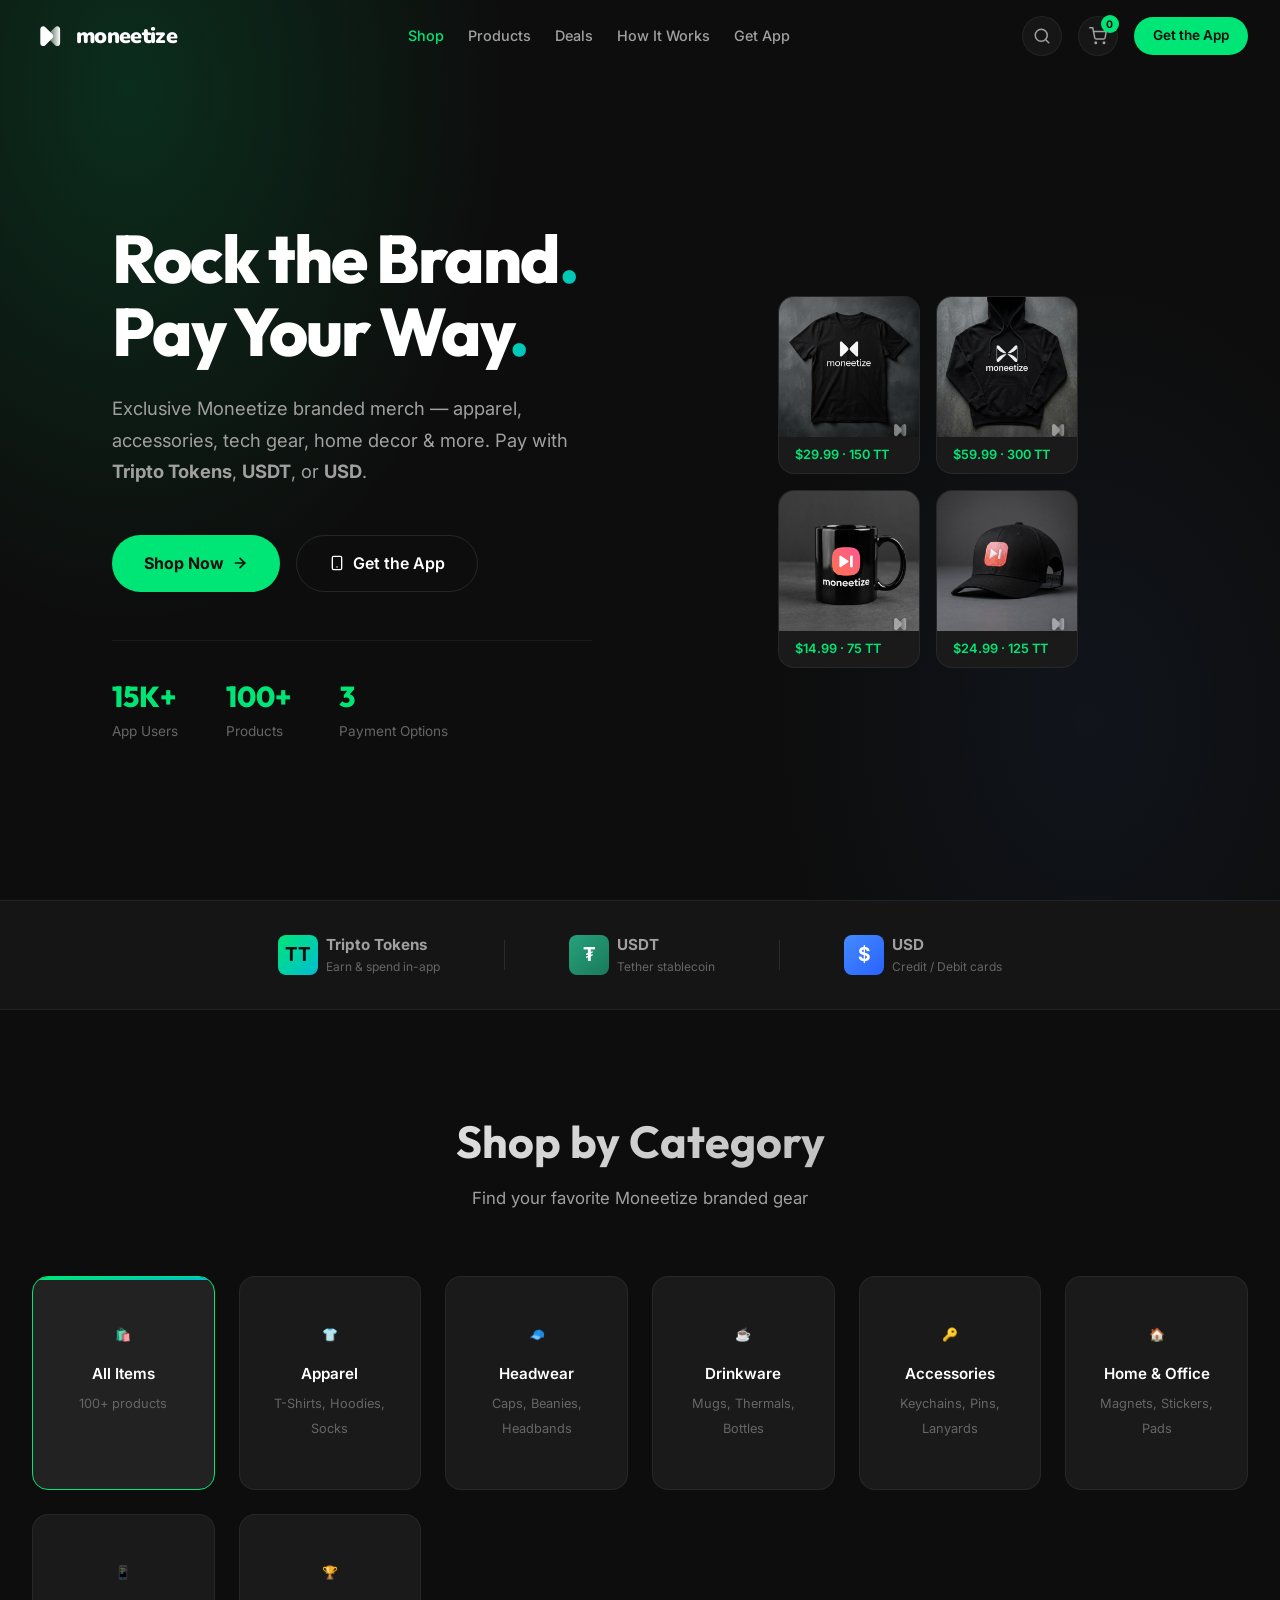
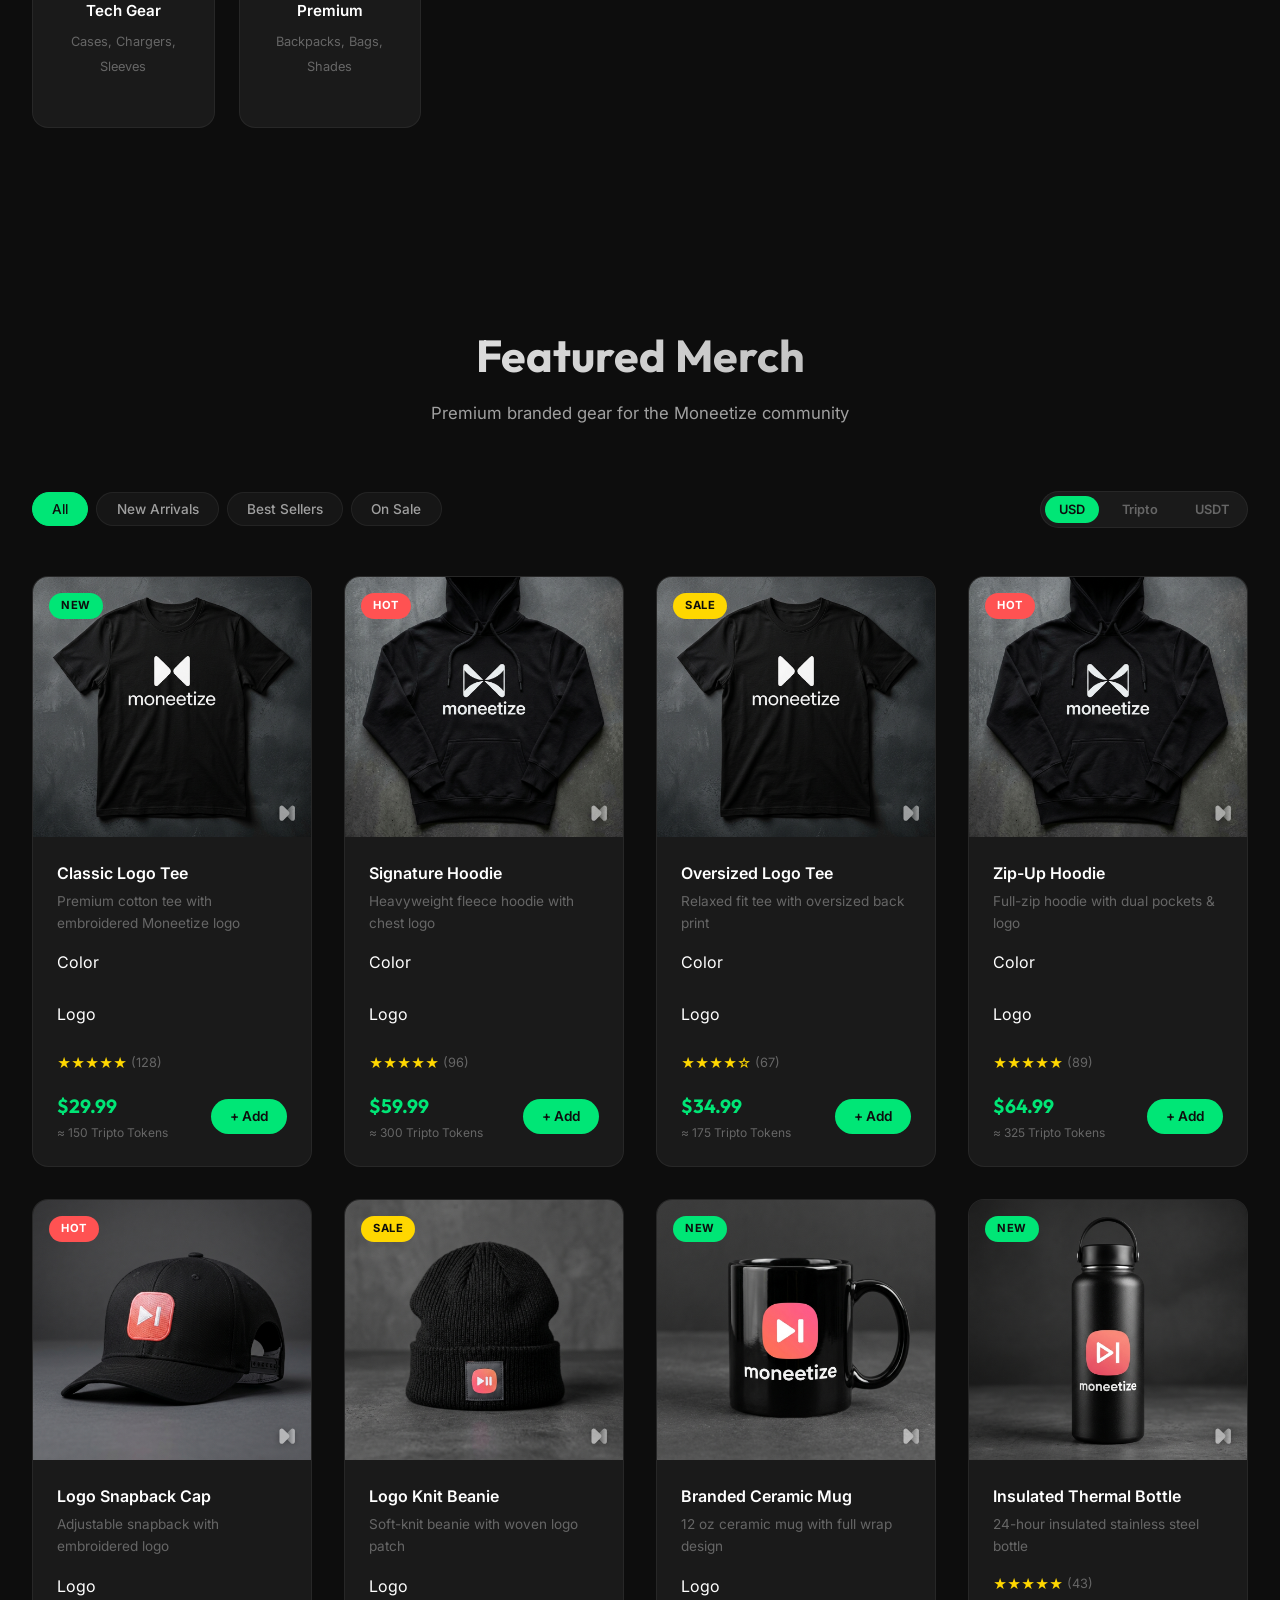
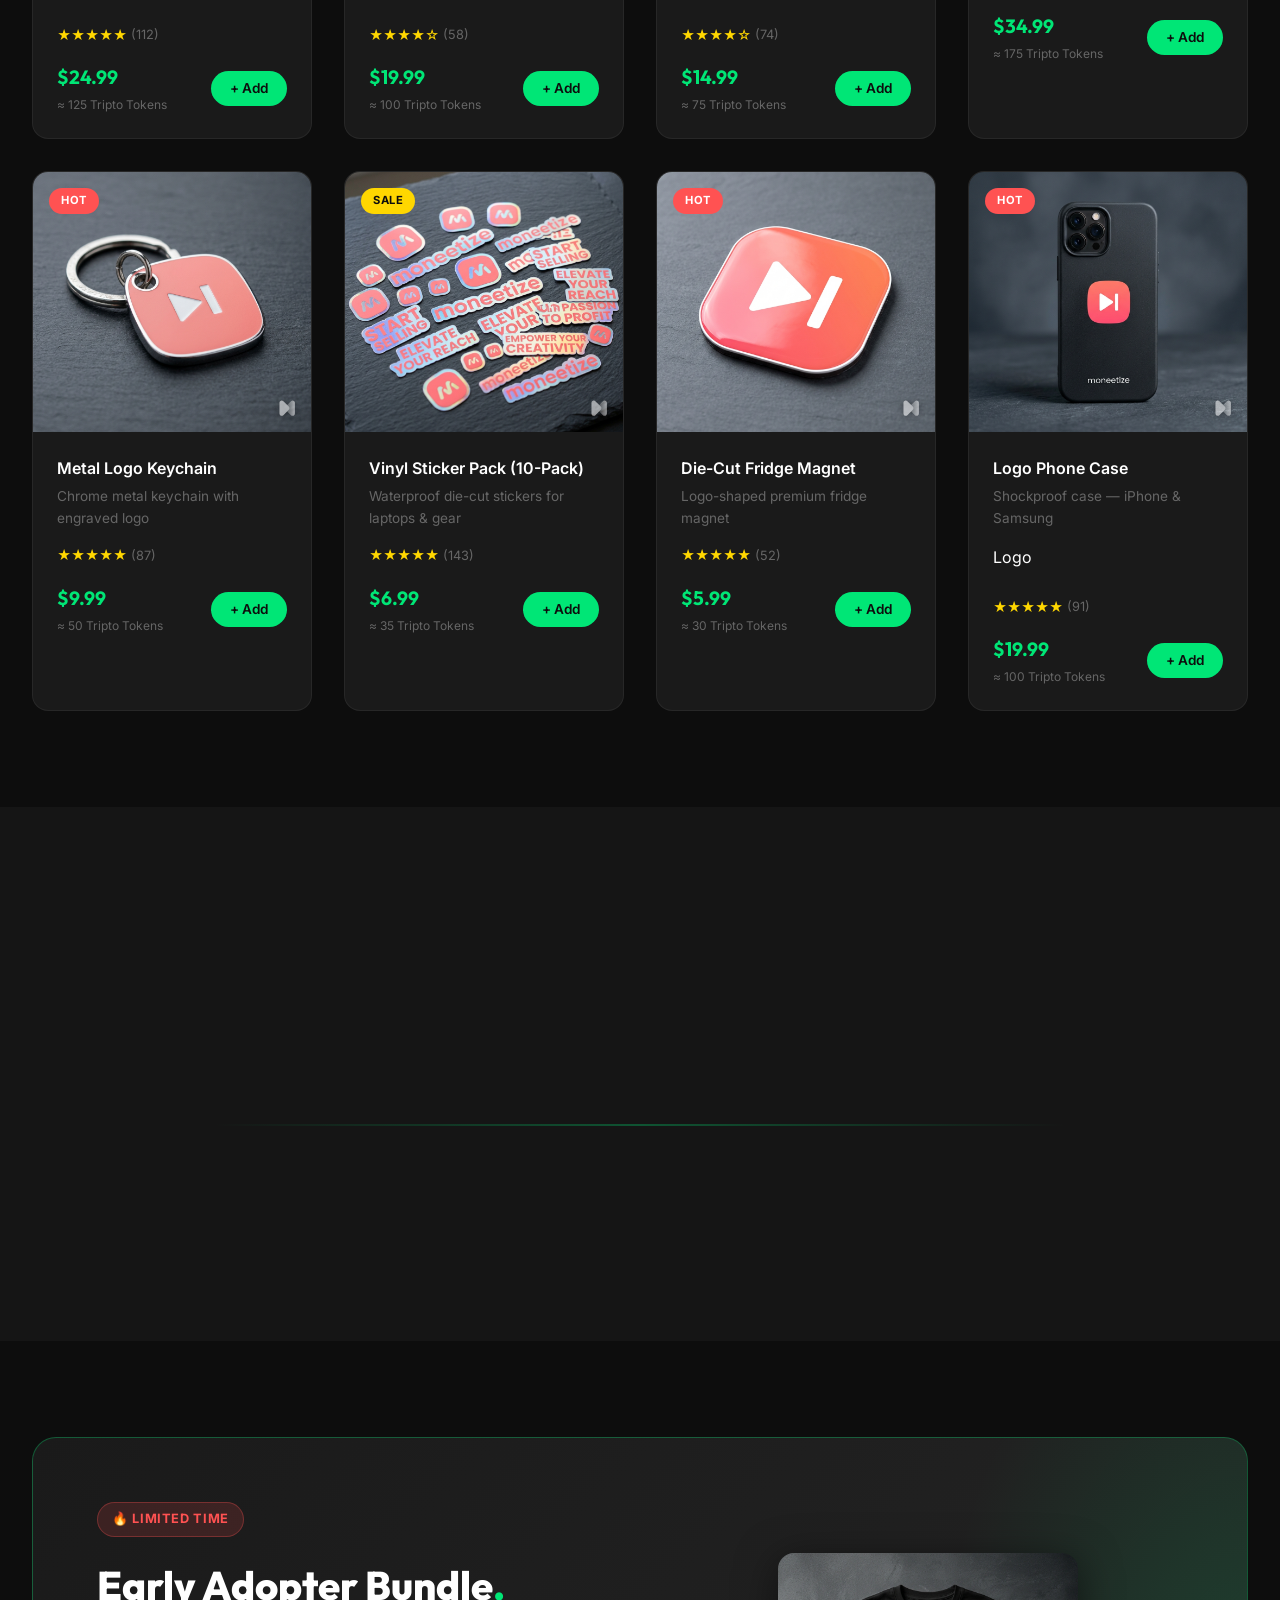
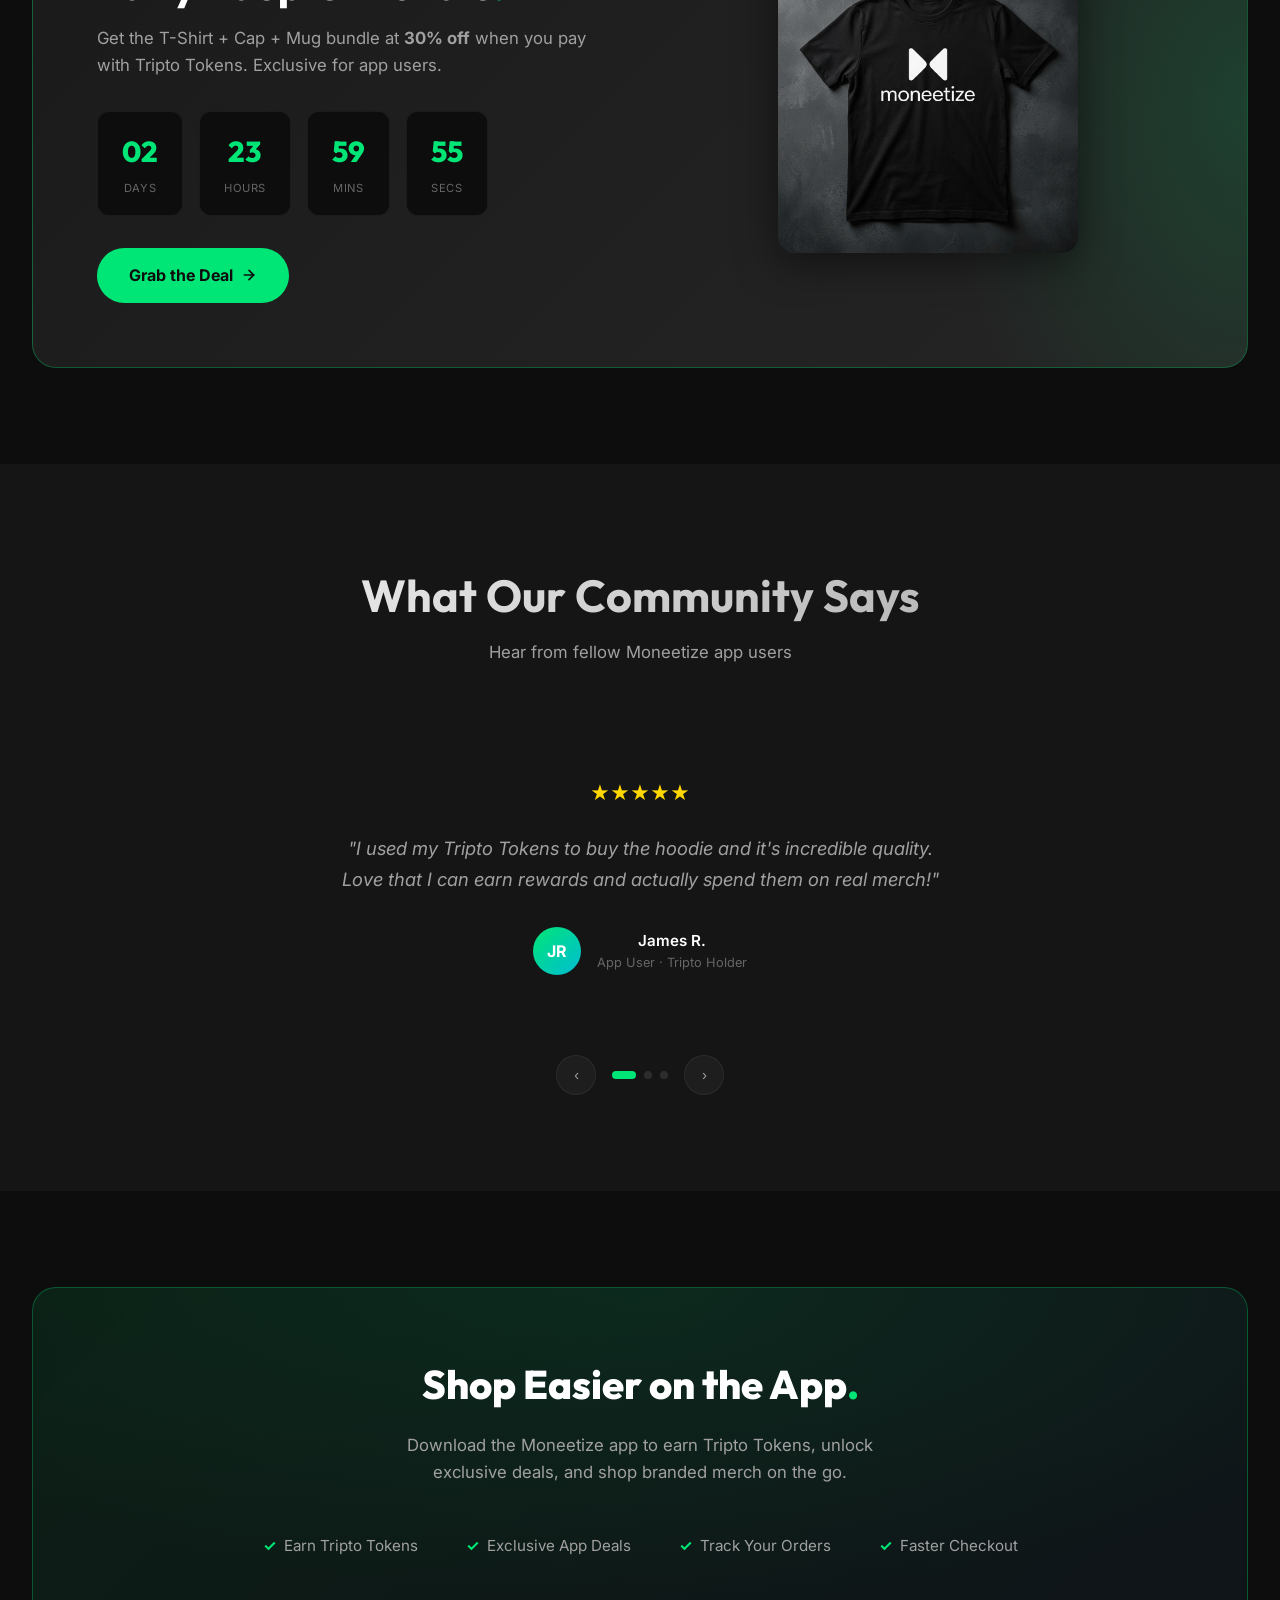
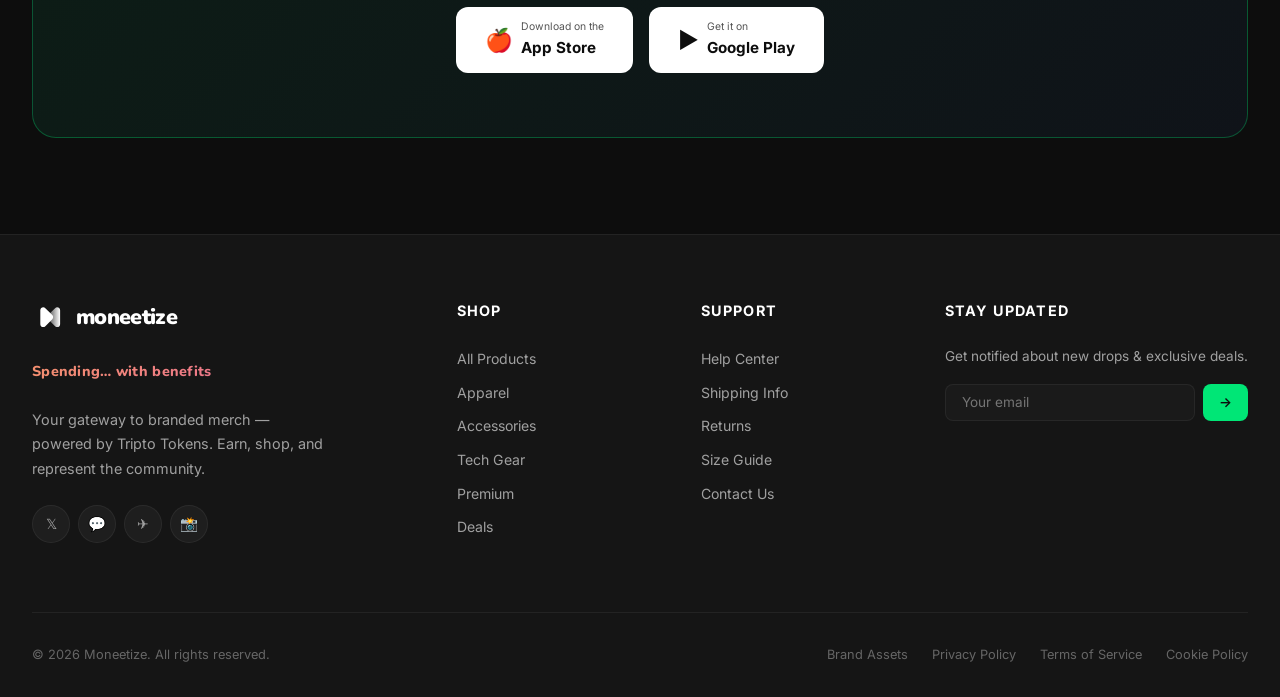
==== commit 395ceb2f: "fix: update index.html with correct logos and variant selection" ====
--- a/index.html
+++ b/index.html
@@ -232,70 +232,152 @@
 
       <div class="products-grid" id="productsGrid">
         <!-- ===== APPAREL ===== -->
-        <div class="product-card reveal" data-category="apparel" data-tag="new">
-          <div class="product-image">
-            <img src="images/tshirt.png" alt="Classic Logo Tee">
+        <div class="product-card reveal" data-category="apparel" data-tag="new" data-product-id="classic-tee">
+          <div class="product-image">
+            <img src="images/tshirt.png" alt="Classic Logo Tee" id="img-classic-tee">
             <span class="product-badge new">New</span>
             <button class="product-wishlist" aria-label="Wishlist">♡</button>
           </div>
           <div class="product-info">
             <h3>Classic Logo Tee</h3>
             <p class="product-desc">Premium cotton tee with embroidered Moneetize logo</p>
+            <div class="variant-selectors">
+              <div class="variant-group">
+                <label>Color</label>
+                <div class="variant-swatches garment-swatches" data-target="img-classic-tee" data-base="images/tshirt">
+                  <button class="swatch active" data-variant="black" style="background:#1a1a1a" title="Black" onclick="selectGarmentColor(this)"></button>
+                  <button class="swatch" data-variant="white" style="background:#f5f5f5" title="White" onclick="selectGarmentColor(this)"></button>
+                  <button class="swatch" data-variant="navy" style="background:#1e3a5f" title="Navy" onclick="selectGarmentColor(this)"></button>
+                  <button class="swatch" data-variant="gray" style="background:#888" title="Gray" onclick="selectGarmentColor(this)"></button>
+                </div>
+              </div>
+              <div class="variant-group">
+                <label>Logo</label>
+                <div class="variant-swatches logo-swatches">
+                  <button class="swatch-logo active" data-logo="white" style="background:#fff" title="White" onclick="selectLogoColor(this)"></button>
+                  <button class="swatch-logo" data-logo="coral" style="background:linear-gradient(135deg,#F4906E,#E8699A)" title="Coral" onclick="selectLogoColor(this)"></button>
+                  <button class="swatch-logo" data-logo="blue" style="background:linear-gradient(135deg,#7B8EF6,#6366F1)" title="Blue" onclick="selectLogoColor(this)"></button>
+                  <button class="swatch-logo" data-logo="teal" style="background:linear-gradient(135deg,#7DD3E6,#6ECDB4)" title="Teal" onclick="selectLogoColor(this)"></button>
+                  <button class="swatch-logo" data-logo="green" style="background:linear-gradient(135deg,#8BD44E,#C6E040)" title="Green" onclick="selectLogoColor(this)"></button>
+                </div>
+              </div>
+            </div>
             <div class="product-rating"><span class="stars">★★★★★</span><span class="count">(128)</span></div>
             <div class="product-pricing">
               <div><span class="price" data-usd="29.99" data-tripto="150" data-usdt="29.99">$29.99</span><span class="price-alt">≈ 150 Tripto Tokens</span></div>
-              <button class="btn-add-cart" onclick="addToCart('Classic Logo Tee', 29.99, 'images/tshirt.png')">+ Add</button>
-            </div>
-          </div>
-        </div>
-
-        <div class="product-card reveal" data-category="apparel" data-tag="hot">
-          <div class="product-image">
-            <img src="images/hoodie.png" alt="Signature Hoodie">
+              <button class="btn-add-cart" onclick="addToCart('Classic Logo Tee', 29.99, 'images/tshirt.png', this)">+ Add</button>
+            </div>
+          </div>
+        </div>
+
+        <div class="product-card reveal" data-category="apparel" data-tag="hot" data-product-id="sig-hoodie">
+          <div class="product-image">
+            <img src="images/hoodie.png" alt="Signature Hoodie" id="img-sig-hoodie">
             <span class="product-badge hot">Hot</span>
             <button class="product-wishlist" aria-label="Wishlist">♡</button>
           </div>
           <div class="product-info">
             <h3>Signature Hoodie</h3>
             <p class="product-desc">Heavyweight fleece hoodie with chest logo</p>
+            <div class="variant-selectors">
+              <div class="variant-group">
+                <label>Color</label>
+                <div class="variant-swatches garment-swatches" data-target="img-sig-hoodie" data-base="images/hoodie">
+                  <button class="swatch active" data-variant="black" style="background:#1a1a1a" title="Black" onclick="selectGarmentColor(this)"></button>
+                  <button class="swatch" data-variant="white" style="background:#f5f5f5" title="White" onclick="selectGarmentColor(this)"></button>
+                  <button class="swatch" data-variant="navy" style="background:#1e3a5f" title="Navy" onclick="selectGarmentColor(this)"></button>
+                </div>
+              </div>
+              <div class="variant-group">
+                <label>Logo</label>
+                <div class="variant-swatches logo-swatches">
+                  <button class="swatch-logo active" data-logo="white" style="background:#fff" title="White" onclick="selectLogoColor(this)"></button>
+                  <button class="swatch-logo" data-logo="coral" style="background:linear-gradient(135deg,#F4906E,#E8699A)" title="Coral" onclick="selectLogoColor(this)"></button>
+                  <button class="swatch-logo" data-logo="blue" style="background:linear-gradient(135deg,#7B8EF6,#6366F1)" title="Blue" onclick="selectLogoColor(this)"></button>
+                  <button class="swatch-logo" data-logo="teal" style="background:linear-gradient(135deg,#7DD3E6,#6ECDB4)" title="Teal" onclick="selectLogoColor(this)"></button>
+                  <button class="swatch-logo" data-logo="green" style="background:linear-gradient(135deg,#8BD44E,#C6E040)" title="Green" onclick="selectLogoColor(this)"></button>
+                </div>
+              </div>
+            </div>
             <div class="product-rating"><span class="stars">★★★★★</span><span class="count">(96)</span></div>
             <div class="product-pricing">
               <div><span class="price" data-usd="59.99" data-tripto="300" data-usdt="59.99">$59.99</span><span class="price-alt">≈ 300 Tripto Tokens</span></div>
-              <button class="btn-add-cart" onclick="addToCart('Signature Hoodie', 59.99, 'images/hoodie.png')">+ Add</button>
-            </div>
-          </div>
-        </div>
-
-        <div class="product-card reveal" data-category="apparel" data-tag="sale">
-          <div class="product-image">
-            <img src="images/tshirt.png" alt="Oversized Logo Tee">
+              <button class="btn-add-cart" onclick="addToCart('Signature Hoodie', 59.99, 'images/hoodie.png', this)">+ Add</button>
+            </div>
+          </div>
+        </div>
+
+        <div class="product-card reveal" data-category="apparel" data-tag="sale" data-product-id="oversized-tee">
+          <div class="product-image">
+            <img src="images/tshirt.png" alt="Oversized Logo Tee" id="img-oversized-tee">
             <span class="product-badge sale">Sale</span>
             <button class="product-wishlist" aria-label="Wishlist">♡</button>
           </div>
           <div class="product-info">
             <h3>Oversized Logo Tee</h3>
             <p class="product-desc">Relaxed fit tee with oversized back print</p>
+            <div class="variant-selectors">
+              <div class="variant-group">
+                <label>Color</label>
+                <div class="variant-swatches garment-swatches" data-target="img-oversized-tee" data-base="images/tshirt">
+                  <button class="swatch active" data-variant="black" style="background:#1a1a1a" title="Black" onclick="selectGarmentColor(this)"></button>
+                  <button class="swatch" data-variant="white" style="background:#f5f5f5" title="White" onclick="selectGarmentColor(this)"></button>
+                  <button class="swatch" data-variant="navy" style="background:#1e3a5f" title="Navy" onclick="selectGarmentColor(this)"></button>
+                  <button class="swatch" data-variant="gray" style="background:#888" title="Gray" onclick="selectGarmentColor(this)"></button>
+                </div>
+              </div>
+              <div class="variant-group">
+                <label>Logo</label>
+                <div class="variant-swatches logo-swatches">
+                  <button class="swatch-logo active" data-logo="white" style="background:#fff" title="White" onclick="selectLogoColor(this)"></button>
+                  <button class="swatch-logo" data-logo="coral" style="background:linear-gradient(135deg,#F4906E,#E8699A)" title="Coral" onclick="selectLogoColor(this)"></button>
+                  <button class="swatch-logo" data-logo="blue" style="background:linear-gradient(135deg,#7B8EF6,#6366F1)" title="Blue" onclick="selectLogoColor(this)"></button>
+                  <button class="swatch-logo" data-logo="teal" style="background:linear-gradient(135deg,#7DD3E6,#6ECDB4)" title="Teal" onclick="selectLogoColor(this)"></button>
+                  <button class="swatch-logo" data-logo="green" style="background:linear-gradient(135deg,#8BD44E,#C6E040)" title="Green" onclick="selectLogoColor(this)"></button>
+                </div>
+              </div>
+            </div>
             <div class="product-rating"><span class="stars">★★★★☆</span><span class="count">(67)</span></div>
             <div class="product-pricing">
               <div><span class="price" data-usd="34.99" data-tripto="175" data-usdt="34.99">$34.99</span><span class="price-alt">≈ 175 Tripto Tokens</span></div>
-              <button class="btn-add-cart" onclick="addToCart('Oversized Logo Tee', 34.99, 'images/tshirt.png')">+ Add</button>
-            </div>
-          </div>
-        </div>
-
-        <div class="product-card reveal" data-category="apparel" data-tag="hot">
-          <div class="product-image">
-            <img src="images/hoodie.png" alt="Zip-Up Hoodie">
+              <button class="btn-add-cart" onclick="addToCart('Oversized Logo Tee', 34.99, 'images/tshirt.png', this)">+ Add</button>
+            </div>
+          </div>
+        </div>
+
+        <div class="product-card reveal" data-category="apparel" data-tag="hot" data-product-id="zip-hoodie">
+          <div class="product-image">
+            <img src="images/hoodie.png" alt="Zip-Up Hoodie" id="img-zip-hoodie">
             <span class="product-badge hot">Hot</span>
             <button class="product-wishlist" aria-label="Wishlist">♡</button>
           </div>
           <div class="product-info">
             <h3>Zip-Up Hoodie</h3>
             <p class="product-desc">Full-zip hoodie with dual pockets & logo</p>
+            <div class="variant-selectors">
+              <div class="variant-group">
+                <label>Color</label>
+                <div class="variant-swatches garment-swatches" data-target="img-zip-hoodie" data-base="images/hoodie">
+                  <button class="swatch active" data-variant="black" style="background:#1a1a1a" title="Black" onclick="selectGarmentColor(this)"></button>
+                  <button class="swatch" data-variant="white" style="background:#f5f5f5" title="White" onclick="selectGarmentColor(this)"></button>
+                  <button class="swatch" data-variant="navy" style="background:#1e3a5f" title="Navy" onclick="selectGarmentColor(this)"></button>
+                </div>
+              </div>
+              <div class="variant-group">
+                <label>Logo</label>
+                <div class="variant-swatches logo-swatches">
+                  <button class="swatch-logo active" data-logo="white" style="background:#fff" title="White" onclick="selectLogoColor(this)"></button>
+                  <button class="swatch-logo" data-logo="coral" style="background:linear-gradient(135deg,#F4906E,#E8699A)" title="Coral" onclick="selectLogoColor(this)"></button>
+                  <button class="swatch-logo" data-logo="blue" style="background:linear-gradient(135deg,#7B8EF6,#6366F1)" title="Blue" onclick="selectLogoColor(this)"></button>
+                  <button class="swatch-logo" data-logo="teal" style="background:linear-gradient(135deg,#7DD3E6,#6ECDB4)" title="Teal" onclick="selectLogoColor(this)"></button>
+                  <button class="swatch-logo" data-logo="green" style="background:linear-gradient(135deg,#8BD44E,#C6E040)" title="Green" onclick="selectLogoColor(this)"></button>
+                </div>
+              </div>
+            </div>
             <div class="product-rating"><span class="stars">★★★★★</span><span class="count">(89)</span></div>
             <div class="product-pricing">
               <div><span class="price" data-usd="64.99" data-tripto="325" data-usdt="64.99">$64.99</span><span class="price-alt">≈ 325 Tripto Tokens</span></div>
-              <button class="btn-add-cart" onclick="addToCart('Zip-Up Hoodie', 64.99, 'images/hoodie.png')">+ Add</button>
+              <button class="btn-add-cart" onclick="addToCart('Zip-Up Hoodie', 64.99, 'images/hoodie.png', this)">+ Add</button>
             </div>
           </div>
         </div>
@@ -310,10 +392,22 @@
           <div class="product-info">
             <h3>Logo Snapback Cap</h3>
             <p class="product-desc">Adjustable snapback with embroidered logo</p>
+            <div class="variant-selectors">
+              <div class="variant-group">
+                <label>Logo</label>
+                <div class="variant-swatches logo-swatches">
+                  <button class="swatch-logo active" data-logo="white" style="background:#fff" title="White" onclick="selectLogoColor(this)"></button>
+                  <button class="swatch-logo" data-logo="coral" style="background:linear-gradient(135deg,#F4906E,#E8699A)" title="Coral" onclick="selectLogoColor(this)"></button>
+                  <button class="swatch-logo" data-logo="blue" style="background:linear-gradient(135deg,#7B8EF6,#6366F1)" title="Blue" onclick="selectLogoColor(this)"></button>
+                  <button class="swatch-logo" data-logo="teal" style="background:linear-gradient(135deg,#7DD3E6,#6ECDB4)" title="Teal" onclick="selectLogoColor(this)"></button>
+                  <button class="swatch-logo" data-logo="green" style="background:linear-gradient(135deg,#8BD44E,#C6E040)" title="Green" onclick="selectLogoColor(this)"></button>
+                </div>
+              </div>
+            </div>
             <div class="product-rating"><span class="stars">★★★★★</span><span class="count">(112)</span></div>
             <div class="product-pricing">
               <div><span class="price" data-usd="24.99" data-tripto="125" data-usdt="24.99">$24.99</span><span class="price-alt">≈ 125 Tripto Tokens</span></div>
-              <button class="btn-add-cart" onclick="addToCart('Logo Snapback Cap', 24.99, 'images/cap.png')">+ Add</button>
+              <button class="btn-add-cart" onclick="addToCart('Logo Snapback Cap', 24.99, 'images/cap.png', this)">+ Add</button>
             </div>
           </div>
         </div>
@@ -327,10 +421,20 @@
           <div class="product-info">
             <h3>Logo Knit Beanie</h3>
             <p class="product-desc">Soft-knit beanie with woven logo patch</p>
+            <div class="variant-selectors">
+              <div class="variant-group">
+                <label>Logo</label>
+                <div class="variant-swatches logo-swatches">
+                  <button class="swatch-logo active" data-logo="white" style="background:#fff" title="White" onclick="selectLogoColor(this)"></button>
+                  <button class="swatch-logo" data-logo="coral" style="background:linear-gradient(135deg,#F4906E,#E8699A)" title="Coral" onclick="selectLogoColor(this)"></button>
+                  <button class="swatch-logo" data-logo="blue" style="background:linear-gradient(135deg,#7B8EF6,#6366F1)" title="Blue" onclick="selectLogoColor(this)"></button>
+                </div>
+              </div>
+            </div>
             <div class="product-rating"><span class="stars">★★★★☆</span><span class="count">(58)</span></div>
             <div class="product-pricing">
               <div><span class="price" data-usd="19.99" data-tripto="100" data-usdt="19.99">$19.99</span><span class="price-alt">≈ 100 Tripto Tokens</span></div>
-              <button class="btn-add-cart" onclick="addToCart('Logo Knit Beanie', 19.99, 'images/beanie.png')">+ Add</button>
+              <button class="btn-add-cart" onclick="addToCart('Logo Knit Beanie', 19.99, 'images/beanie.png', this)">+ Add</button>
             </div>
           </div>
         </div>
@@ -345,10 +449,20 @@
           <div class="product-info">
             <h3>Branded Ceramic Mug</h3>
             <p class="product-desc">12 oz ceramic mug with full wrap design</p>
+            <div class="variant-selectors">
+              <div class="variant-group">
+                <label>Logo</label>
+                <div class="variant-swatches logo-swatches">
+                  <button class="swatch-logo active" data-logo="white" style="background:#fff" title="White" onclick="selectLogoColor(this)"></button>
+                  <button class="swatch-logo" data-logo="coral" style="background:linear-gradient(135deg,#F4906E,#E8699A)" title="Coral" onclick="selectLogoColor(this)"></button>
+                  <button class="swatch-logo" data-logo="green" style="background:linear-gradient(135deg,#8BD44E,#C6E040)" title="Green" onclick="selectLogoColor(this)"></button>
+                </div>
+              </div>
+            </div>
             <div class="product-rating"><span class="stars">★★★★☆</span><span class="count">(74)</span></div>
             <div class="product-pricing">
               <div><span class="price" data-usd="14.99" data-tripto="75" data-usdt="14.99">$14.99</span><span class="price-alt">≈ 75 Tripto Tokens</span></div>
-              <button class="btn-add-cart" onclick="addToCart('Branded Ceramic Mug', 14.99, 'images/mug.png')">+ Add</button>
+              <button class="btn-add-cart" onclick="addToCart('Branded Ceramic Mug', 14.99, 'images/mug.png', this)">+ Add</button>
             </div>
           </div>
         </div>
@@ -365,7 +479,7 @@
             <div class="product-rating"><span class="stars">★★★★★</span><span class="count">(43)</span></div>
             <div class="product-pricing">
               <div><span class="price" data-usd="34.99" data-tripto="175" data-usdt="34.99">$34.99</span><span class="price-alt">≈ 175 Tripto Tokens</span></div>
-              <button class="btn-add-cart" onclick="addToCart('Insulated Thermal Bottle', 34.99, 'images/thermal.png')">+ Add</button>
+              <button class="btn-add-cart" onclick="addToCart('Insulated Thermal Bottle', 34.99, 'images/thermal.png', this)">+ Add</button>
             </div>
           </div>
         </div>
@@ -383,7 +497,7 @@
             <div class="product-rating"><span class="stars">★★★★★</span><span class="count">(87)</span></div>
             <div class="product-pricing">
               <div><span class="price" data-usd="9.99" data-tripto="50" data-usdt="9.99">$9.99</span><span class="price-alt">≈ 50 Tripto Tokens</span></div>
-              <button class="btn-add-cart" onclick="addToCart('Metal Logo Keychain', 9.99, 'images/keychain.png')">+ Add</button>
+              <button class="btn-add-cart" onclick="addToCart('Metal Logo Keychain', 9.99, 'images/keychain.png', this)">+ Add</button>
             </div>
           </div>
         </div>
@@ -400,7 +514,7 @@
             <div class="product-rating"><span class="stars">★★★★★</span><span class="count">(143)</span></div>
             <div class="product-pricing">
               <div><span class="price" data-usd="6.99" data-tripto="35" data-usdt="6.99">$6.99</span><span class="price-alt">≈ 35 Tripto Tokens</span></div>
-              <button class="btn-add-cart" onclick="addToCart('Vinyl Sticker Pack', 6.99, 'images/stickers.png')">+ Add</button>
+              <button class="btn-add-cart" onclick="addToCart('Vinyl Sticker Pack', 6.99, 'images/stickers.png', this)">+ Add</button>
             </div>
           </div>
         </div>
@@ -418,7 +532,7 @@
             <div class="product-rating"><span class="stars">★★★★★</span><span class="count">(52)</span></div>
             <div class="product-pricing">
               <div><span class="price" data-usd="5.99" data-tripto="30" data-usdt="5.99">$5.99</span><span class="price-alt">≈ 30 Tripto Tokens</span></div>
-              <button class="btn-add-cart" onclick="addToCart('Die-Cut Fridge Magnet', 5.99, 'images/magnet.png')">+ Add</button>
+              <button class="btn-add-cart" onclick="addToCart('Die-Cut Fridge Magnet', 5.99, 'images/magnet.png', this)">+ Add</button>
             </div>
           </div>
         </div>
@@ -433,10 +547,20 @@
           <div class="product-info">
             <h3>Logo Phone Case</h3>
             <p class="product-desc">Shockproof case — iPhone & Samsung</p>
+            <div class="variant-selectors">
+              <div class="variant-group">
+                <label>Logo</label>
+                <div class="variant-swatches logo-swatches">
+                  <button class="swatch-logo active" data-logo="white" style="background:#fff" title="White" onclick="selectLogoColor(this)"></button>
+                  <button class="swatch-logo" data-logo="coral" style="background:linear-gradient(135deg,#F4906E,#E8699A)" title="Coral" onclick="selectLogoColor(this)"></button>
+                  <button class="swatch-logo" data-logo="blue" style="background:linear-gradient(135deg,#7B8EF6,#6366F1)" title="Blue" onclick="selectLogoColor(this)"></button>
+                </div>
+              </div>
+            </div>
             <div class="product-rating"><span class="stars">★★★★★</span><span class="count">(91)</span></div>
             <div class="product-pricing">
               <div><span class="price" data-usd="19.99" data-tripto="100" data-usdt="19.99">$19.99</span><span class="price-alt">≈ 100 Tripto Tokens</span></div>
-              <button class="btn-add-cart" onclick="addToCart('Logo Phone Case', 19.99, 'images/phonecase.png')">+ Add</button>
+              <button class="btn-add-cart" onclick="addToCart('Logo Phone Case', 19.99, 'images/phonecase.png', this)">+ Add</button>
             </div>
           </div>
         </div>
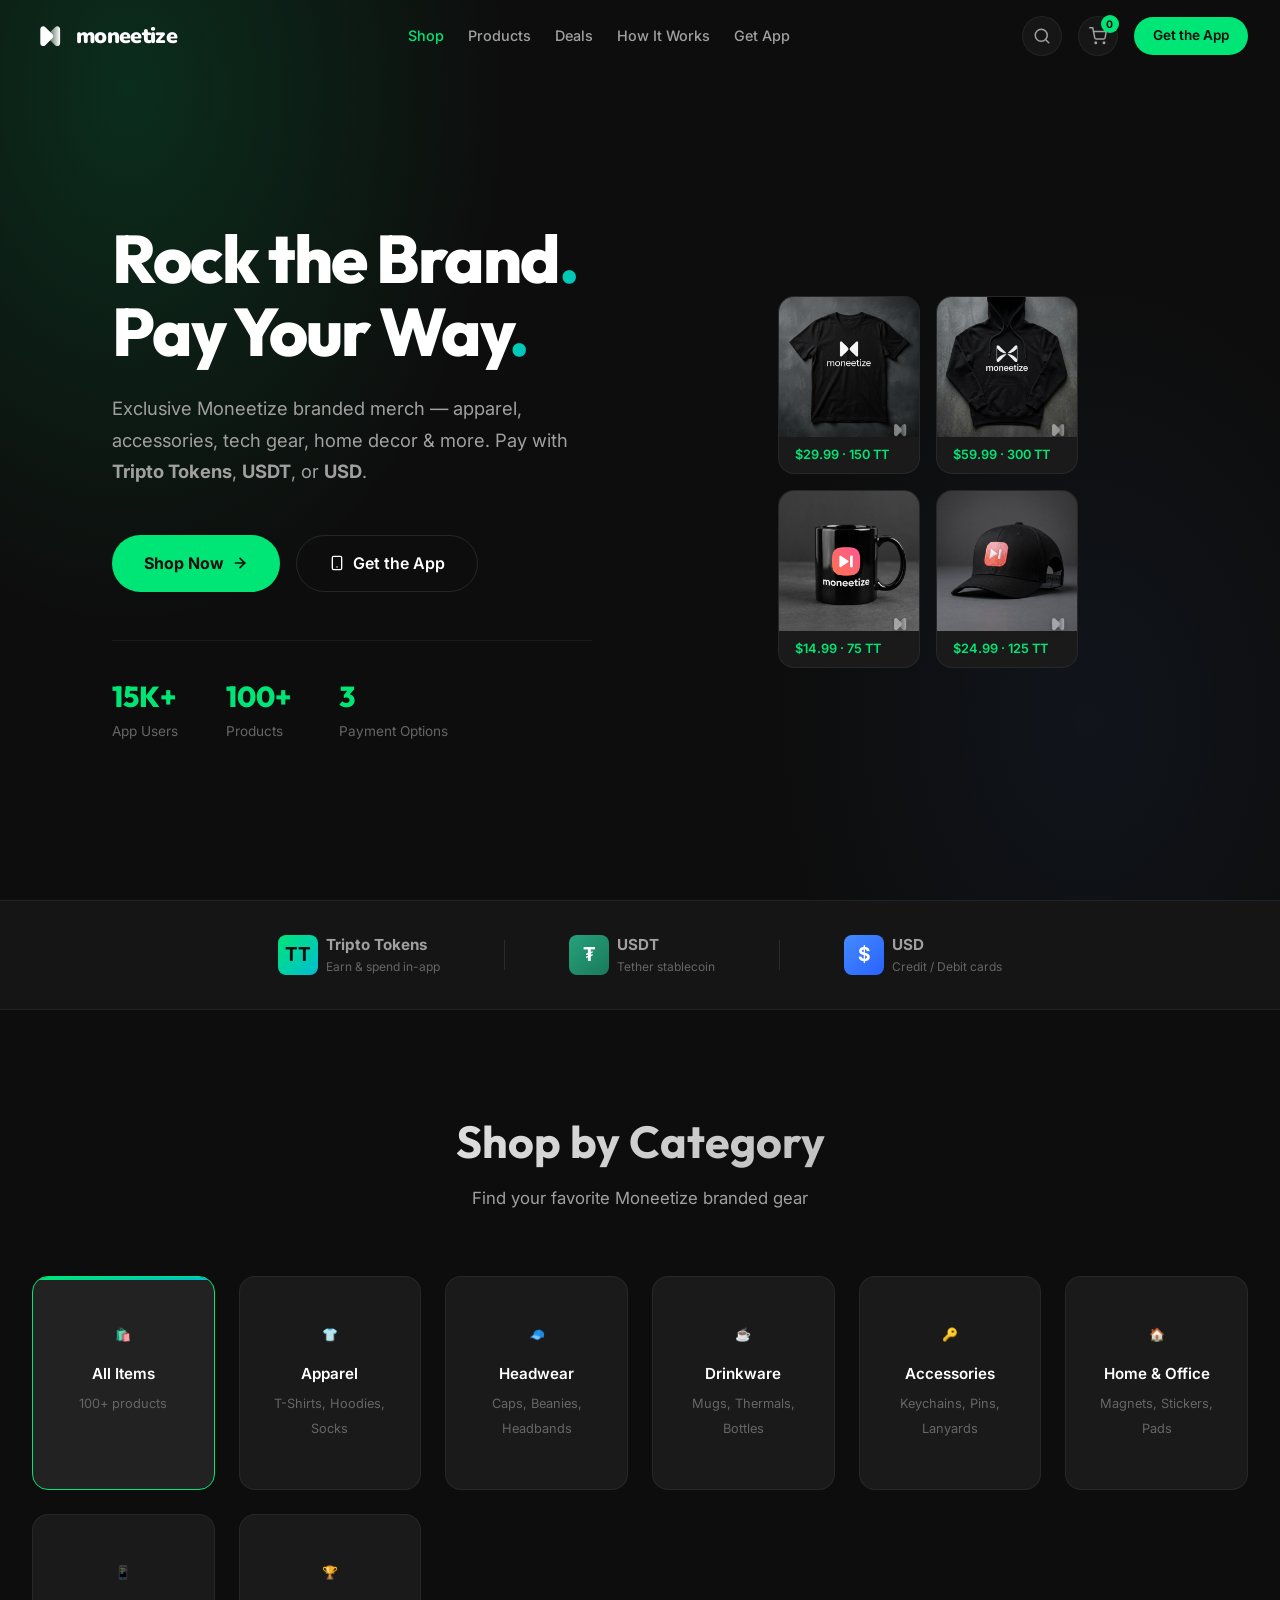
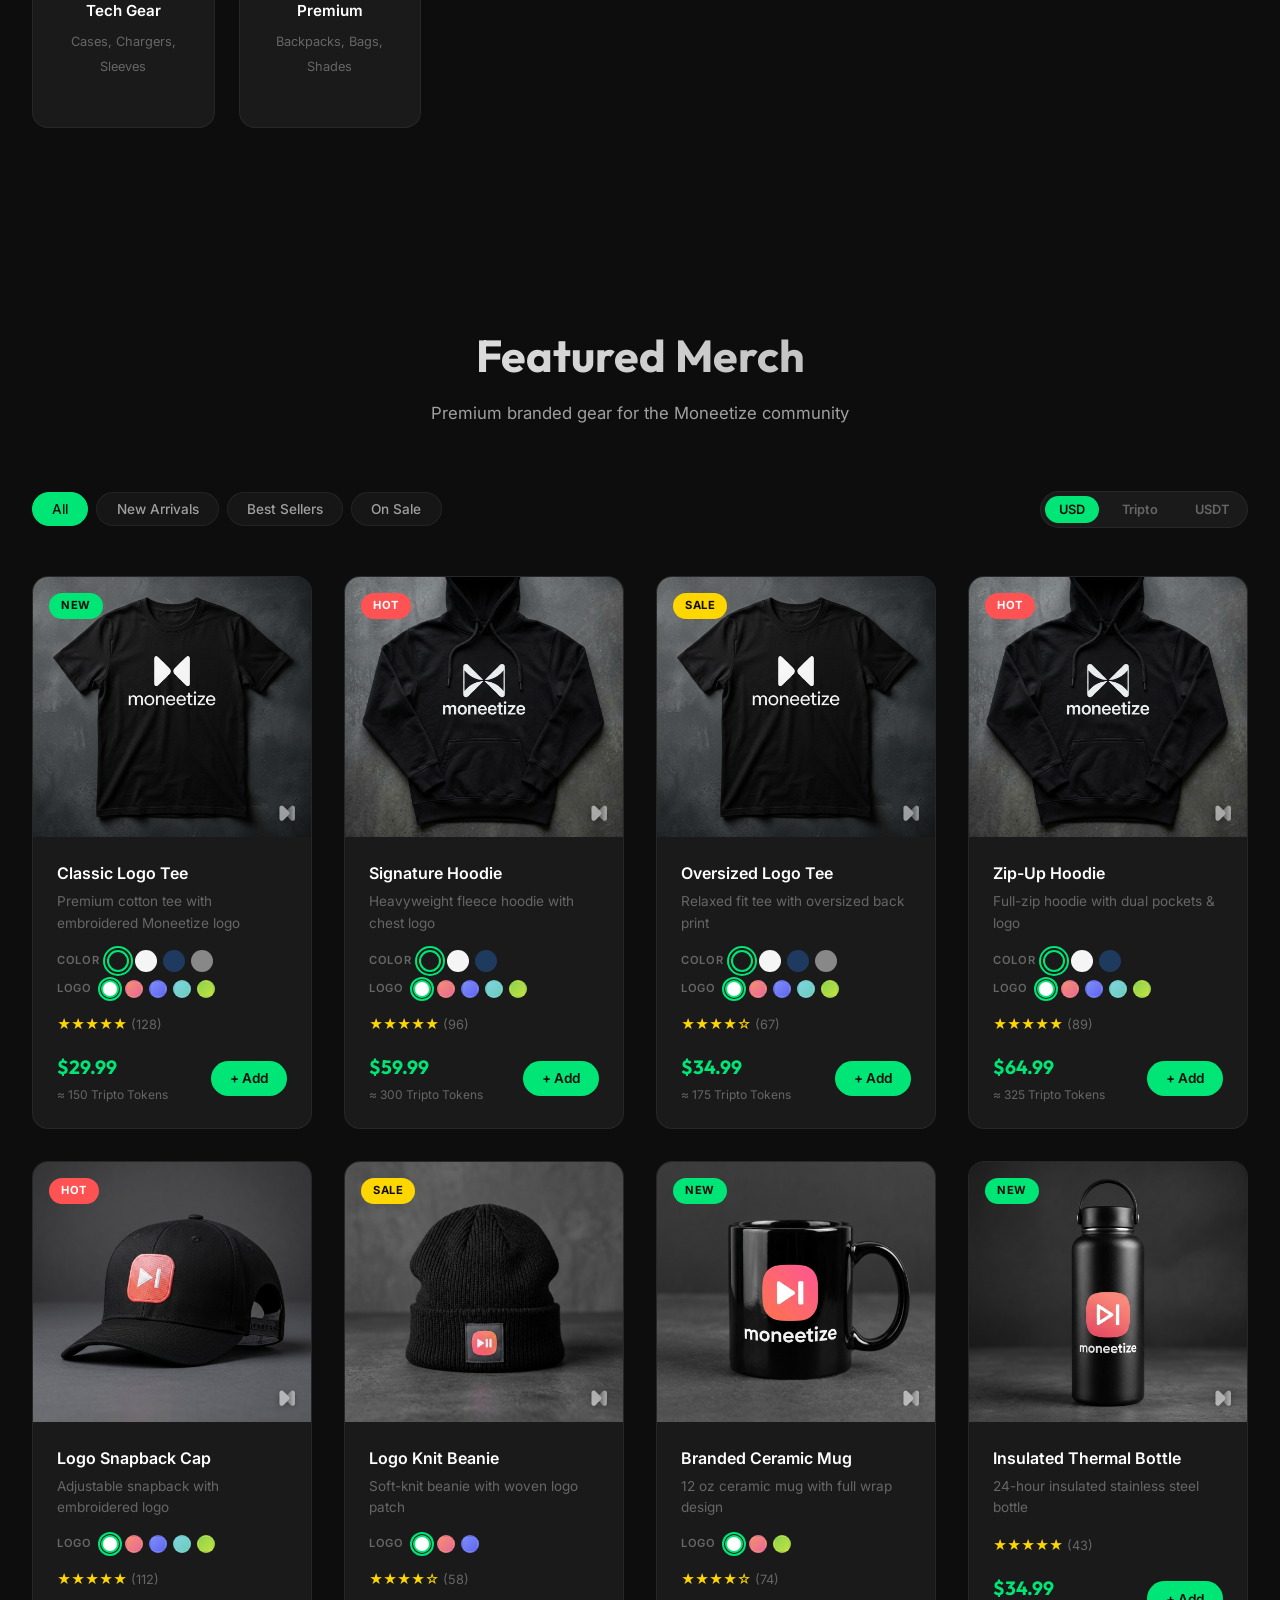
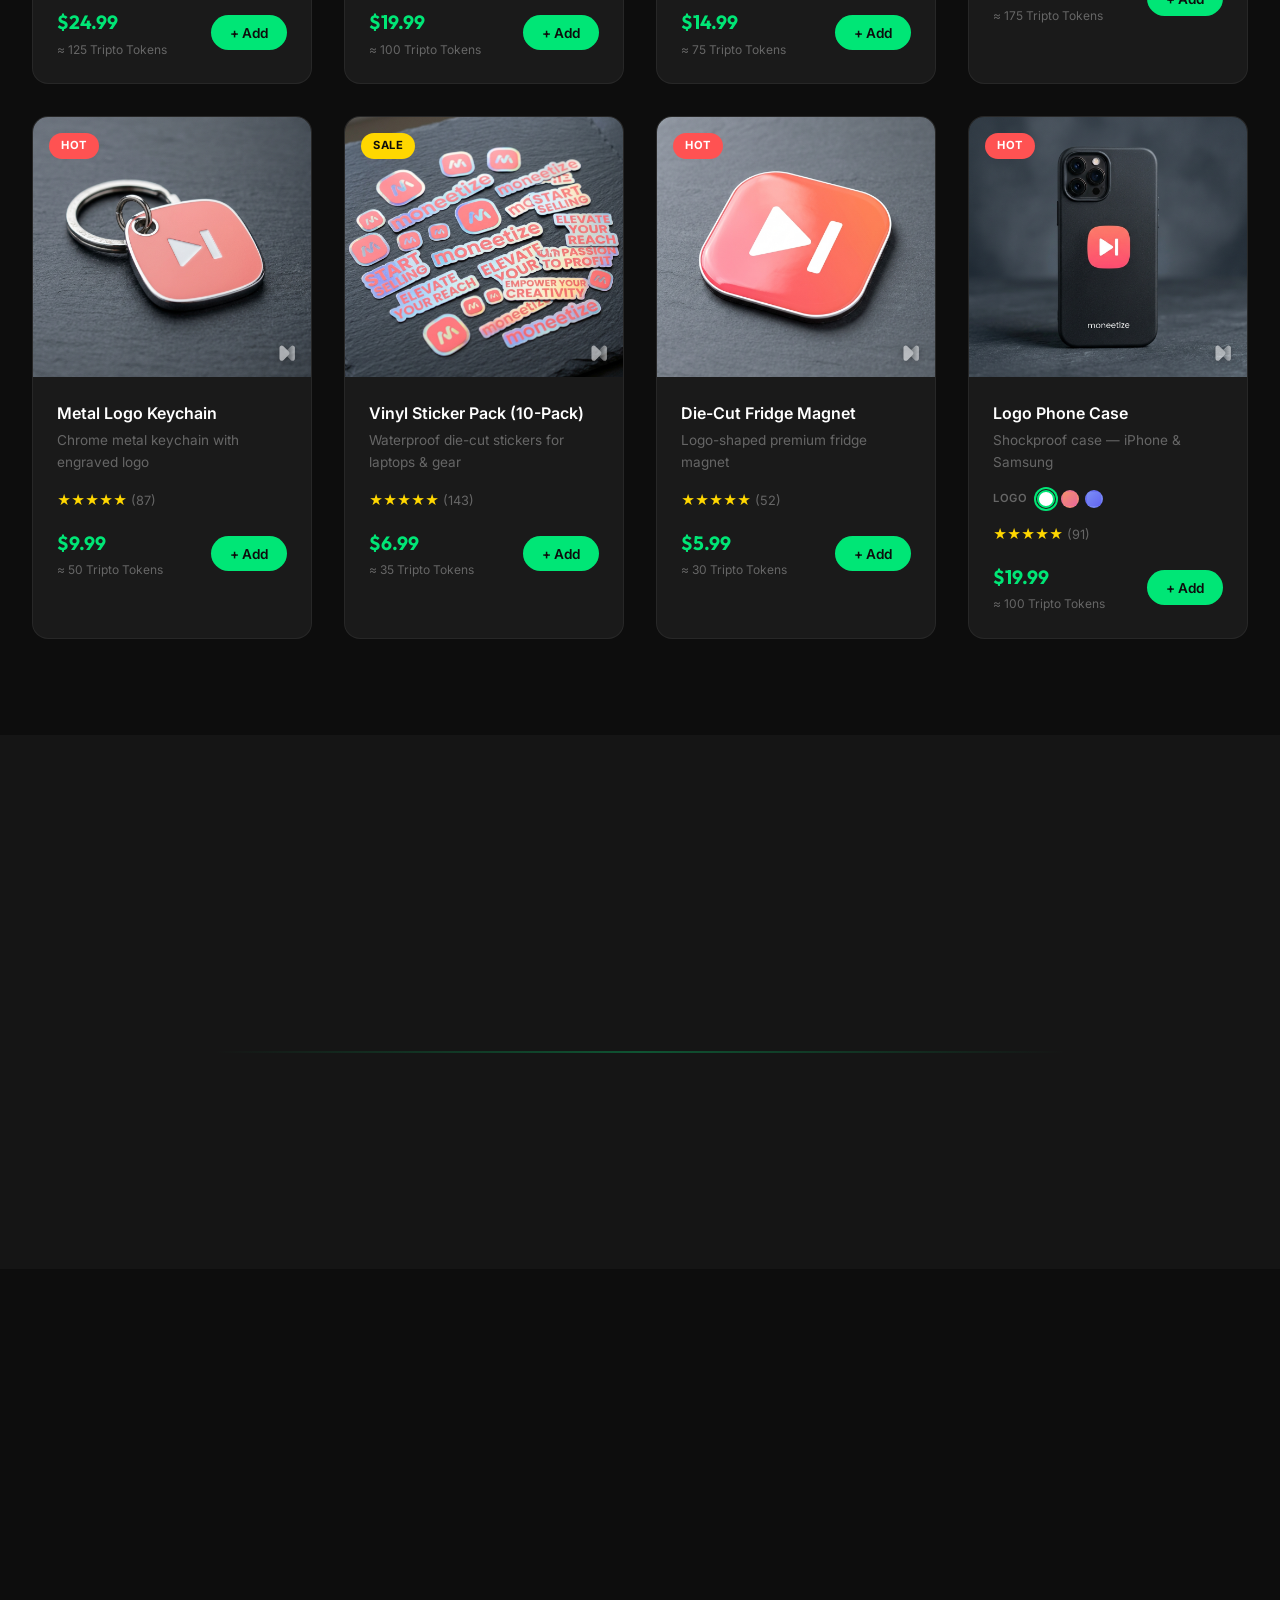
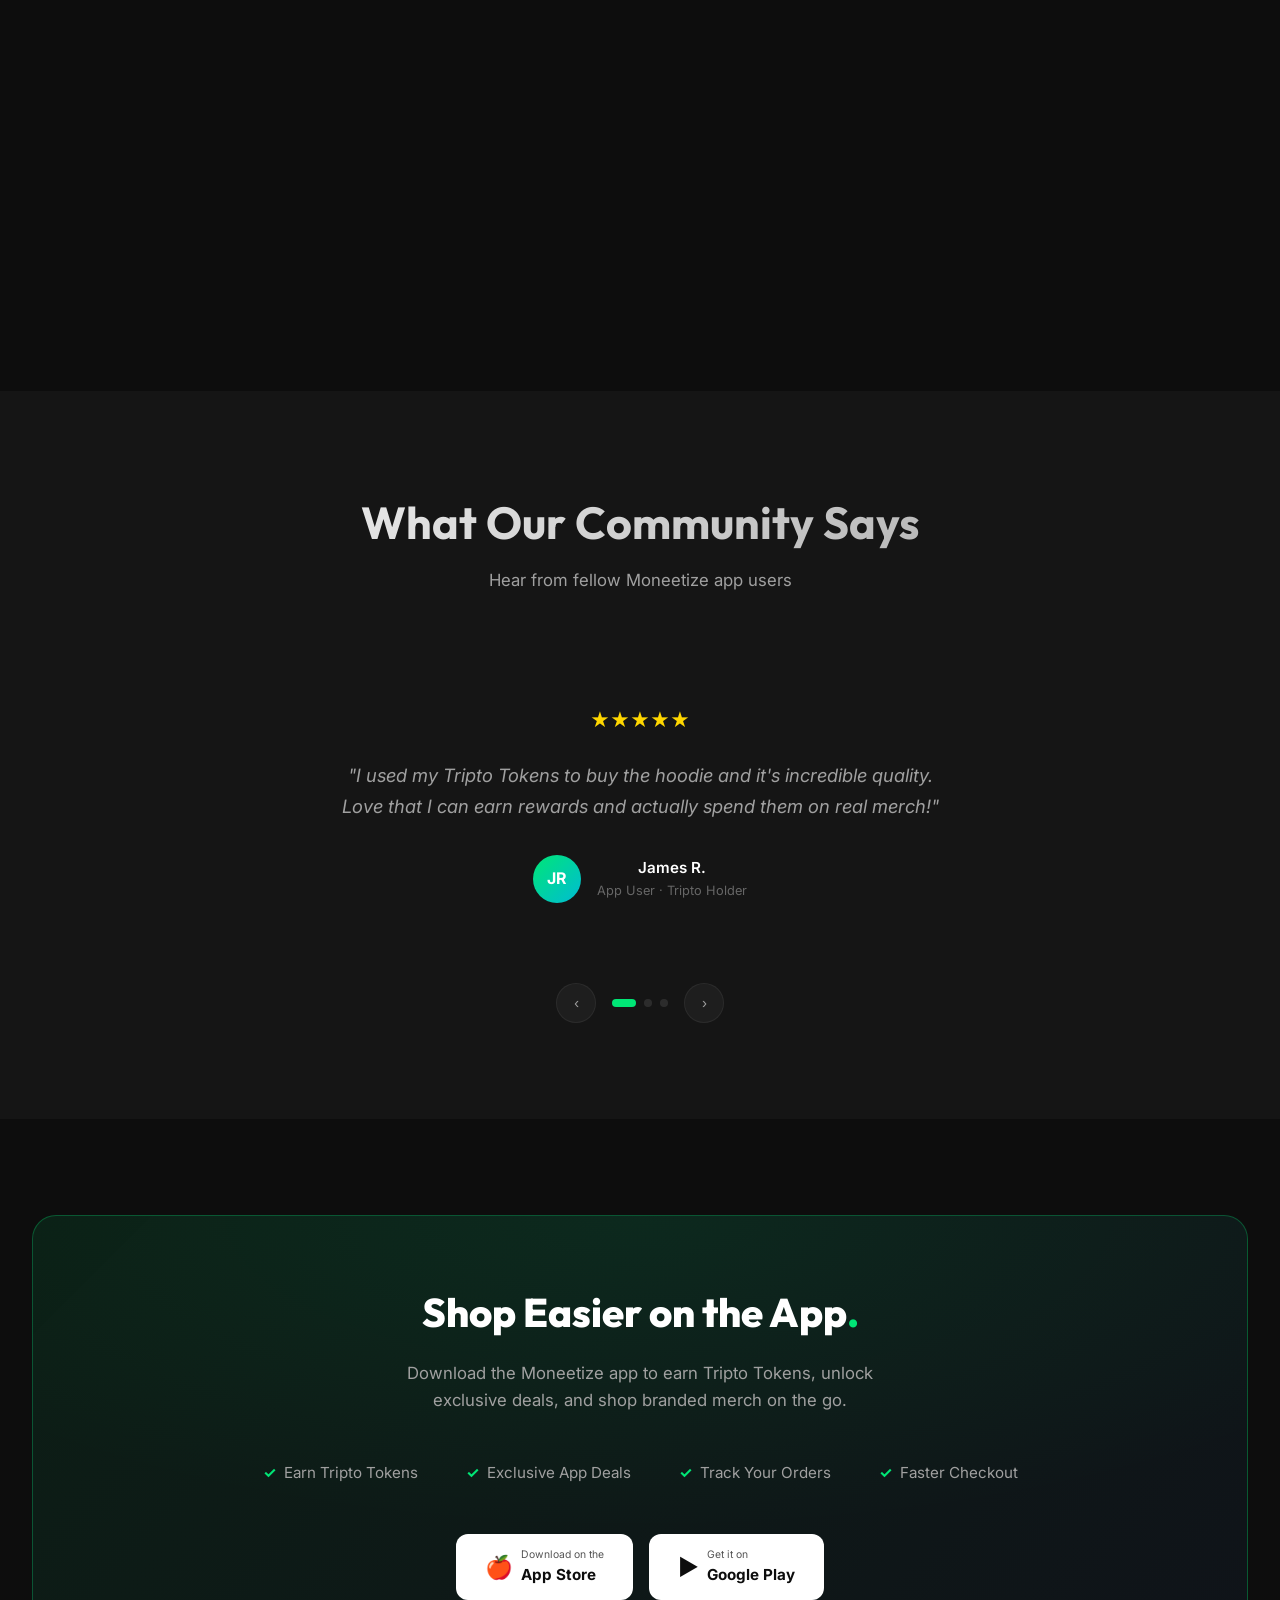
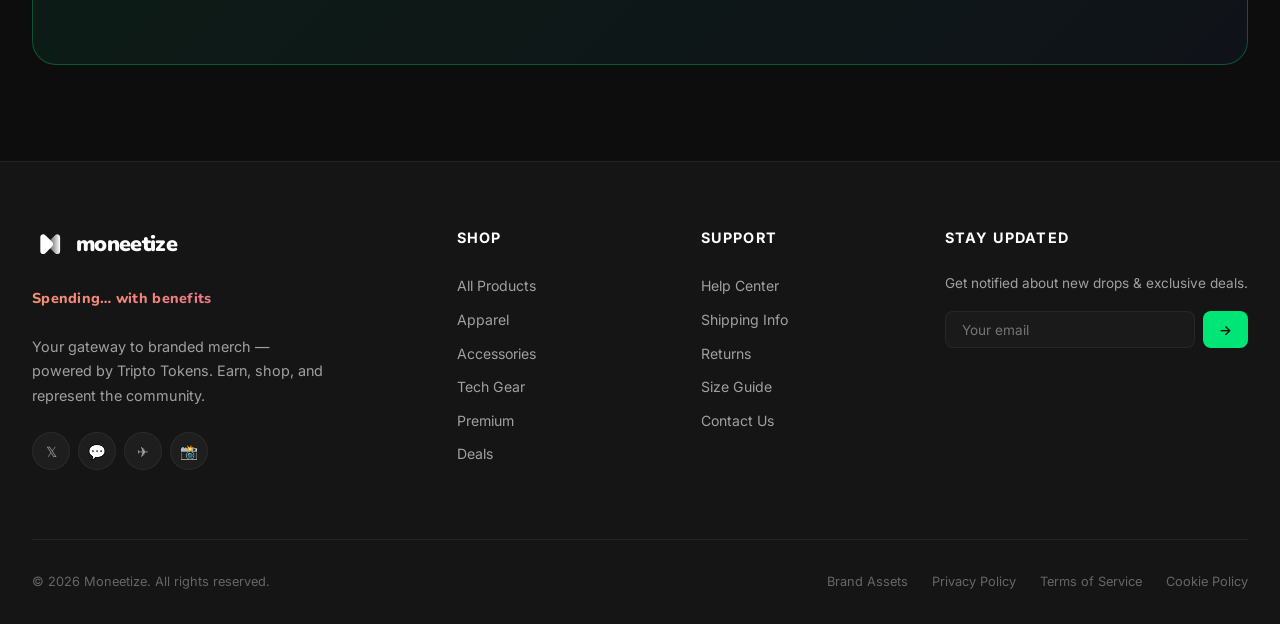
==== commit 63ece858: "fix: add variant-styles.css import to index.html" ====
--- a/index.html
+++ b/index.html
@@ -10,6 +10,7 @@
   <link rel="preconnect" href="https://fonts.gstatic.com" crossorigin>
   <link href="https://fonts.googleapis.com/css2?family=Nunito:wght@800;900&display=swap" rel="stylesheet">
   <link rel="stylesheet" href="styles.css">
+  <link rel="stylesheet" href="variant-styles.css">
 </head>
 <body>
 
--- a/variant-styles.css
+++ b/variant-styles.css
@@ -0,0 +1,84 @@
+/* ---- Variant Selector Styles ---- */
+
+.variant-selectors {
+  margin-bottom: var(--space-md);
+  display: flex;
+  flex-direction: column;
+  gap: var(--space-sm);
+}
+
+.variant-group {
+  display: flex;
+  align-items: center;
+  gap: var(--space-sm);
+}
+
+.variant-group label {
+  font-size: 0.7rem;
+  font-weight: 600;
+  color: var(--text-muted);
+  text-transform: uppercase;
+  letter-spacing: 0.06em;
+  min-width: 36px;
+}
+
+.variant-swatches {
+  display: flex;
+  gap: 6px;
+  align-items: center;
+}
+
+.swatch {
+  width: 22px;
+  height: 22px;
+  border-radius: var(--radius-full);
+  border: 2px solid transparent;
+  cursor: pointer;
+  transition: var(--transition-fast);
+  position: relative;
+  outline: none;
+}
+
+.swatch:hover {
+  transform: scale(1.15);
+  border-color: var(--text-muted);
+}
+
+.swatch.active {
+  border-color: var(--accent-green);
+  box-shadow: 0 0 0 2px var(--bg-card), 0 0 0 4px var(--accent-green);
+}
+
+.swatch-logo {
+  width: 18px;
+  height: 18px;
+  border-radius: var(--radius-full);
+  border: 2px solid transparent;
+  cursor: pointer;
+  transition: var(--transition-fast);
+  outline: none;
+}
+
+.swatch-logo:hover {
+  transform: scale(1.15);
+  border-color: var(--text-muted);
+}
+
+.swatch-logo.active {
+  border-color: var(--accent-green);
+  box-shadow: 0 0 0 1px var(--bg-card), 0 0 0 3px var(--accent-green);
+}
+
+/* White swatch needs a border to be visible on dark bg */
+.swatch[data-variant="white"],
+.swatch-logo[data-logo="white"] {
+  border-color: var(--border-light);
+}
+
+.swatch[data-variant="white"].active {
+  border-color: var(--accent-green);
+}
+
+.swatch-logo[data-logo="white"].active {
+  border-color: var(--accent-green);
+}
